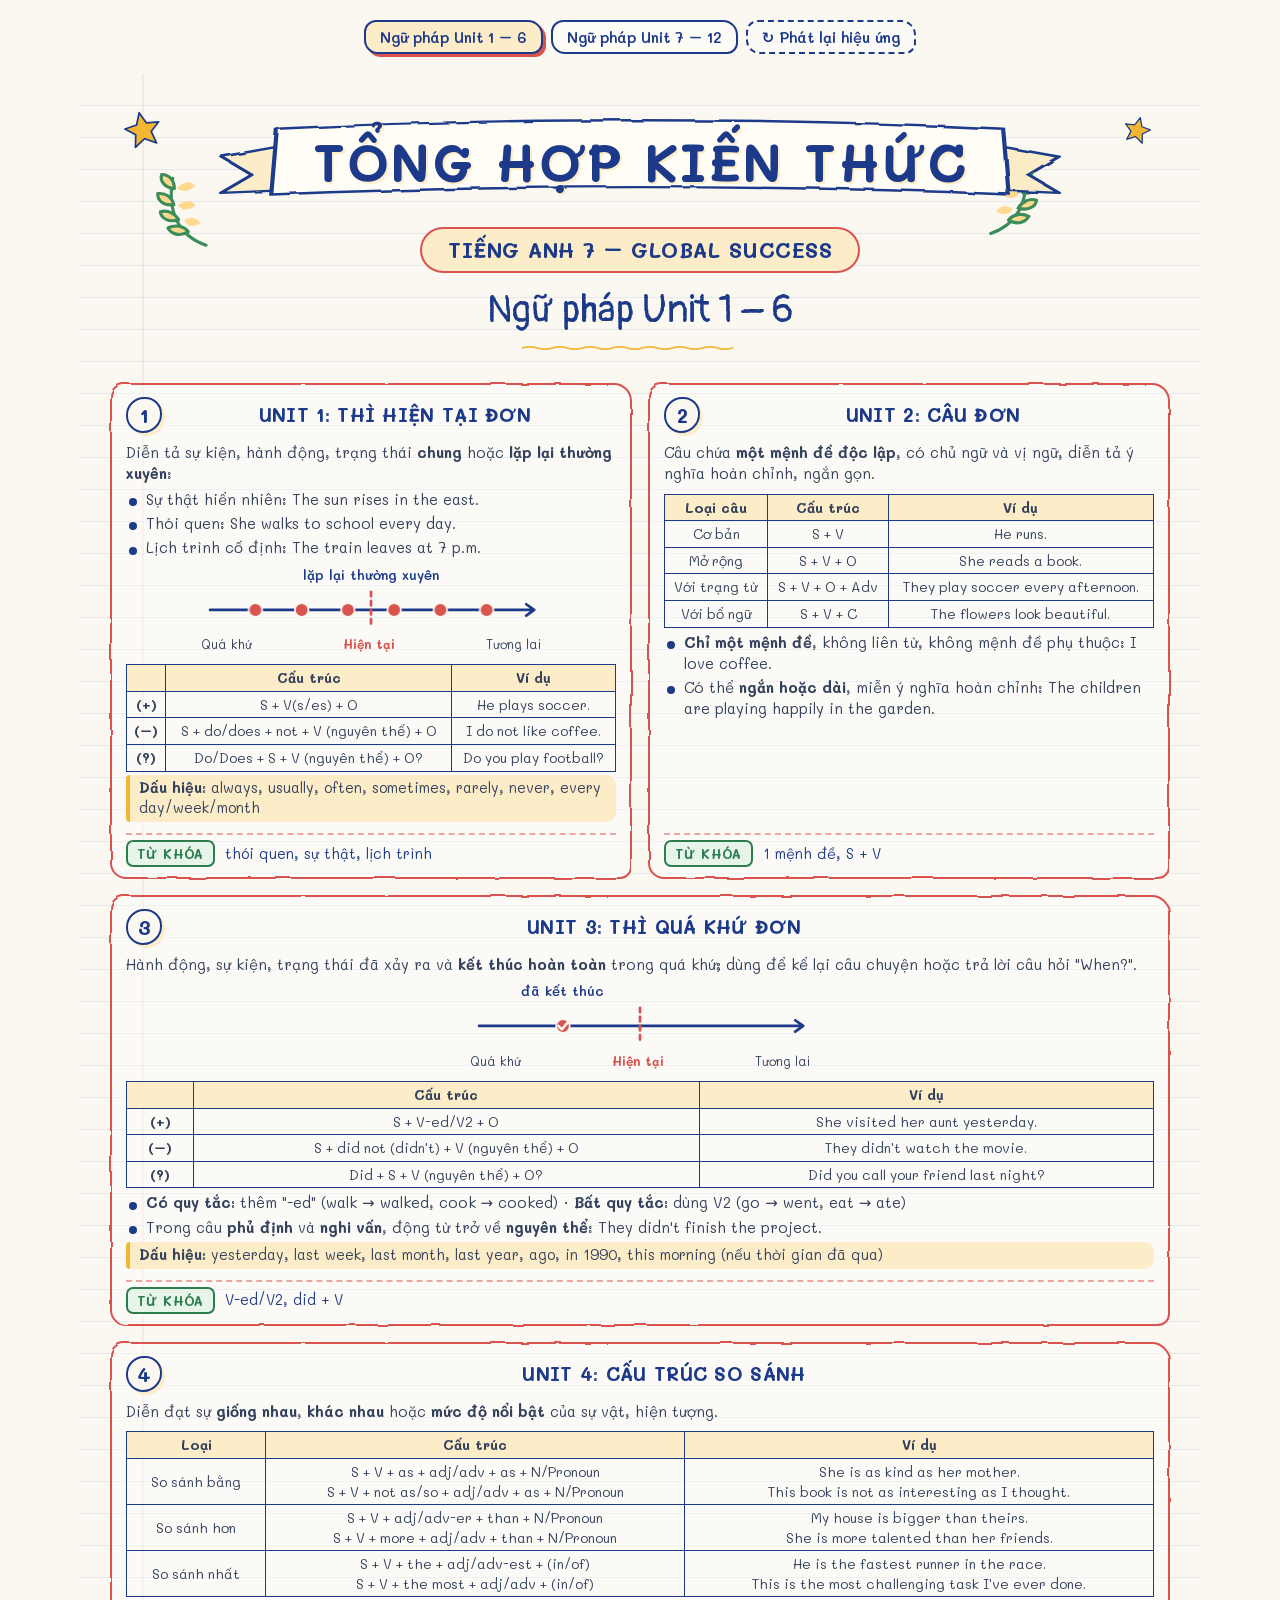
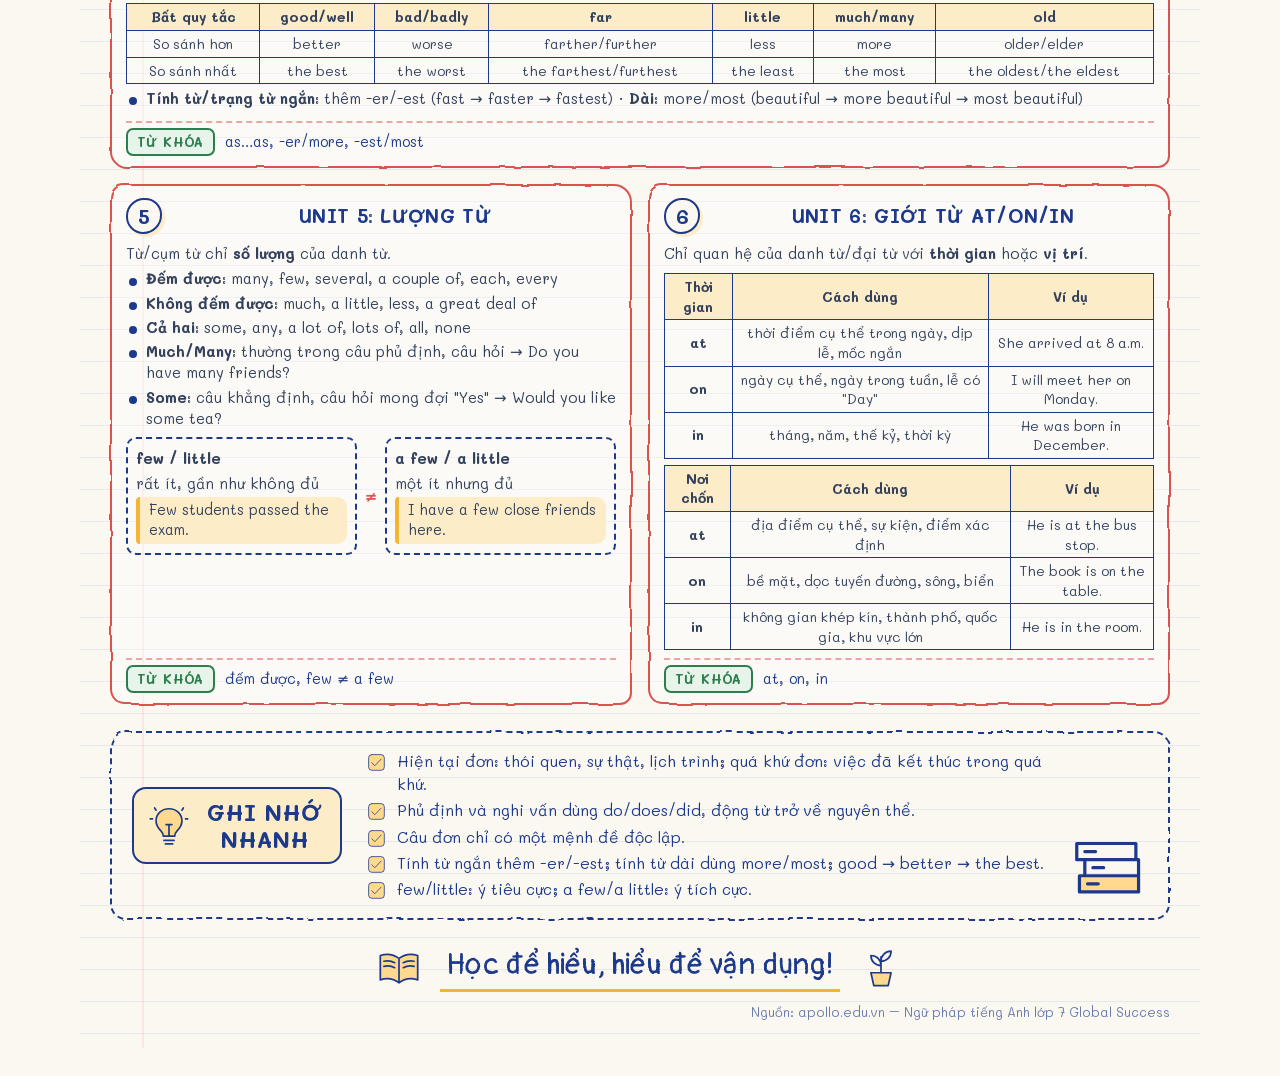
==== docs/ngu-phap-tieng-anh-7.html @ d9b607b6 "Publish English 7 web page on GitHub Pages and link it Co-Authored-By: Claude Opus 5.5 <noreply@anth" ====
<!doctype html>
<html lang="vi">
<head>
<meta charset="utf-8">
<title>Ngữ pháp Anh 7</title>
<meta name="claude:viewport-fit-sides" content="cover">
<meta name="viewport" content="width=device-width, initial-scale=1, viewport-fit=cover">
<style>
/* vietnamese */
@font-face {
  font-family: 'Itim';
  font-style: normal;
  font-weight: 400;
  font-display: swap;
  src: url([data-uri]) format('woff2');
  unicode-range: U+0102-0103, U+0110-0111, U+0128-0129, U+0168-0169, U+01A0-01A1, U+01AF-01B0, U+0300-0301, U+0303-0304, U+0308-0309, U+0323, U+0329, U+1EA0-1EF9, U+20AB;
}
/* latin-ext */
@font-face {
  font-family: 'Itim';
  font-style: normal;
  font-weight: 400;
  font-display: swap;
  src: url([data-uri]) format('woff2');
  unicode-range: U+0100-02BA, U+02BD-02C5, U+02C7-02CC, U+02CE-02D7, U+02DD-02FF, U+0304, U+0308, U+0329, U+1D00-1DBF, U+1E00-1E9F, U+1EF2-1EFF, U+2020, U+20A0-20AB, U+20AD-20C4, U+2113, U+2C60-2C7F, U+A720-A7FF;
}
/* latin */
@font-face {
  font-family: 'Itim';
  font-style: normal;
  font-weight: 400;
  font-display: swap;
  src: url([data-uri]) format('woff2');
  unicode-range: U+0000-00FF, U+0131, U+0152-0153, U+02BB-02BC, U+02C6, U+02DA, U+02DC, U+0304, U+0308, U+0329, U+2000-206F, U+20AC, U+2122, U+2191, U+2193, U+2212, U+2215, U+FEFF, U+FFFD;
}
/* vietnamese */
@font-face {
  font-family: 'Mali';
  font-style: normal;
  font-weight: 400;
  font-display: swap;
  src: url([data-uri]) format('woff2');
  unicode-range: U+0102-0103, U+0110-0111, U+0128-0129, U+0168-0169, U+01A0-01A1, U+01AF-01B0, U+0300-0301, U+0303-0304, U+0308-0309, U+0323, U+0329, U+1EA0-1EF9, U+20AB;
}
/* latin-ext */
@font-face {
  font-family: 'Mali';
  font-style: normal;
  font-weight: 400;
  font-display: swap;
  src: url([data-uri]) format('woff2');
  unicode-range: U+0100-02BA, U+02BD-02C5, U+02C7-02CC, U+02CE-02D7, U+02DD-02FF, U+0304, U+0308, U+0329, U+1D00-1DBF, U+1E00-1E9F, U+1EF2-1EFF, U+2020, U+20A0-20AB, U+20AD-20C4, U+2113, U+2C60-2C7F, U+A720-A7FF;
}
/* latin */
@font-face {
  font-family: 'Mali';
  font-style: normal;
  font-weight: 400;
  font-display: swap;
  src: url([data-uri]) format('woff2');
  unicode-range: U+0000-00FF, U+0131, U+0152-0153, U+02BB-02BC, U+02C6, U+02DA, U+02DC, U+0304, U+0308, U+0329, U+2000-206F, U+20AC, U+2122, U+2191, U+2193, U+2212, U+2215, U+FEFF, U+FFFD;
}
/* vietnamese */
@font-face {
  font-family: 'Mali';
  font-style: normal;
  font-weight: 500;
  font-display: swap;
  src: url([data-uri]) format('woff2');
  unicode-range: U+0102-0103, U+0110-0111, U+0128-0129, U+0168-0169, U+01A0-01A1, U+01AF-01B0, U+0300-0301, U+0303-0304, U+0308-0309, U+0323, U+0329, U+1EA0-1EF9, U+20AB;
}
/* latin-ext */
@font-face {
  font-family: 'Mali';
  font-style: normal;
  font-weight: 500;
  font-display: swap;
  src: url([data-uri]) format('woff2');
  unicode-range: U+0100-02BA, U+02BD-02C5, U+02C7-02CC, U+02CE-02D7, U+02DD-02FF, U+0304, U+0308, U+0329, U+1D00-1DBF, U+1E00-1E9F, U+1EF2-1EFF, U+2020, U+20A0-20AB, U+20AD-20C4, U+2113, U+2C60-2C7F, U+A720-A7FF;
}
/* latin */
@font-face {
  font-family: 'Mali';
  font-style: normal;
  font-weight: 500;
  font-display: swap;
  src: url([data-uri]) format('woff2');
  unicode-range: U+0000-00FF, U+0131, U+0152-0153, U+02BB-02BC, U+02C6, U+02DA, U+02DC, U+0304, U+0308, U+0329, U+2000-206F, U+20AC, U+2122, U+2191, U+2193, U+2212, U+2215, U+FEFF, U+FFFD;
}
/* vietnamese */
@font-face {
  font-family: 'Mali';
  font-style: normal;
  font-weight: 600;
  font-display: swap;
  src: url([data-uri]) format('woff2');
  unicode-range: U+0102-0103, U+0110-0111, U+0128-0129, U+0168-0169, U+01A0-01A1, U+01AF-01B0, U+0300-0301, U+0303-0304, U+0308-0309, U+0323, U+0329, U+1EA0-1EF9, U+20AB;
}
/* latin-ext */
@font-face {
  font-family: 'Mali';
  font-style: normal;
  font-weight: 600;
  font-display: swap;
  src: url([data-uri]) format('woff2');
  unicode-range: U+0100-02BA, U+02BD-02C5, U+02C7-02CC, U+02CE-02D7, U+02DD-02FF, U+0304, U+0308, U+0329, U+1D00-1DBF, U+1E00-1E9F, U+1EF2-1EFF, U+2020, U+20A0-20AB, U+20AD-20C4, U+2113, U+2C60-2C7F, U+A720-A7FF;
}
/* latin */
@font-face {
  font-family: 'Mali';
  font-style: normal;
  font-weight: 600;
  font-display: swap;
  src: url([data-uri]) format('woff2');
  unicode-range: U+0000-00FF, U+0131, U+0152-0153, U+02BB-02BC, U+02C6, U+02DA, U+02DC, U+0304, U+0308, U+0329, U+2000-206F, U+20AC, U+2122, U+2191, U+2193, U+2212, U+2215, U+FEFF, U+FFFD;
}
/* vietnamese */
@font-face {
  font-family: 'Mali';
  font-style: normal;
  font-weight: 700;
  font-display: swap;
  src: url([data-uri]) format('woff2');
  unicode-range: U+0102-0103, U+0110-0111, U+0128-0129, U+0168-0169, U+01A0-01A1, U+01AF-01B0, U+0300-0301, U+0303-0304, U+0308-0309, U+0323, U+0329, U+1EA0-1EF9, U+20AB;
}
/* latin-ext */
@font-face {
  font-family: 'Mali';
  font-style: normal;
  font-weight: 700;
  font-display: swap;
  src: url([data-uri]) format('woff2');
  unicode-range: U+0100-02BA, U+02BD-02C5, U+02C7-02CC, U+02CE-02D7, U+02DD-02FF, U+0304, U+0308, U+0329, U+1D00-1DBF, U+1E00-1E9F, U+1EF2-1EFF, U+2020, U+20A0-20AB, U+20AD-20C4, U+2113, U+2C60-2C7F, U+A720-A7FF;
}
/* latin */
@font-face {
  font-family: 'Mali';
  font-style: normal;
  font-weight: 700;
  font-display: swap;
  src: url([data-uri]) format('woff2');
  unicode-range: U+0000-00FF, U+0131, U+0152-0153, U+02BB-02BC, U+02C6, U+02DA, U+02DC, U+0304, U+0308, U+0329, U+2000-206F, U+20AC, U+2122, U+2191, U+2193, U+2212, U+2215, U+FEFF, U+FFFD;
}
/* vietnamese */
@font-face {
  font-family: 'Pangolin';
  font-style: normal;
  font-weight: 400;
  font-display: swap;
  src: url([data-uri]) format('woff2');
  unicode-range: U+0102-0103, U+0110-0111, U+0128-0129, U+0168-0169, U+01A0-01A1, U+01AF-01B0, U+0300-0301, U+0303-0304, U+0308-0309, U+0323, U+0329, U+1EA0-1EF9, U+20AB;
}
/* latin-ext */
@font-face {
  font-family: 'Pangolin';
  font-style: normal;
  font-weight: 400;
  font-display: swap;
  src: url([data-uri]) format('woff2');
  unicode-range: U+0100-02BA, U+02BD-02C5, U+02C7-02CC, U+02CE-02D7, U+02DD-02FF, U+0304, U+0308, U+0329, U+1D00-1DBF, U+1E00-1E9F, U+1EF2-1EFF, U+2020, U+20A0-20AB, U+20AD-20C4, U+2113, U+2C60-2C7F, U+A720-A7FF;
}
/* latin */
@font-face {
  font-family: 'Pangolin';
  font-style: normal;
  font-weight: 400;
  font-display: swap;
  src: url([data-uri]) format('woff2');
  unicode-range: U+0000-00FF, U+0131, U+0152-0153, U+02BB-02BC, U+02C6, U+02DA, U+02DC, U+0304, U+0308, U+0329, U+2000-206F, U+20AC, U+2122, U+2191, U+2193, U+2212, U+2215, U+FEFF, U+FFFD;
}
/* vietnamese */
@font-face {
  font-family: 'Patrick Hand';
  font-style: normal;
  font-weight: 400;
  font-display: swap;
  src: url([data-uri]) format('woff2');
  unicode-range: U+0102-0103, U+0110-0111, U+0128-0129, U+0168-0169, U+01A0-01A1, U+01AF-01B0, U+0300-0301, U+0303-0304, U+0308-0309, U+0323, U+0329, U+1EA0-1EF9, U+20AB;
}
/* latin-ext */
@font-face {
  font-family: 'Patrick Hand';
  font-style: normal;
  font-weight: 400;
  font-display: swap;
  src: url([data-uri]) format('woff2');
  unicode-range: U+0100-02BA, U+02BD-02C5, U+02C7-02CC, U+02CE-02D7, U+02DD-02FF, U+0304, U+0308, U+0329, U+1D00-1DBF, U+1E00-1E9F, U+1EF2-1EFF, U+2020, U+20A0-20AB, U+20AD-20C4, U+2113, U+2C60-2C7F, U+A720-A7FF;
}
/* latin */
@font-face {
  font-family: 'Patrick Hand';
  font-style: normal;
  font-weight: 400;
  font-display: swap;
  src: url([data-uri]) format('woff2');
  unicode-range: U+0000-00FF, U+0131, U+0152-0153, U+02BB-02BC, U+02C6, U+02DA, U+02DC, U+0304, U+0308, U+0329, U+2000-206F, U+20AC, U+2122, U+2191, U+2193, U+2212, U+2215, U+FEFF, U+FFFD;
}

@font-face{font-family:KaTeX_AMS;font-style:normal;font-weight:400;src:url([data-uri]) format("woff2")}@font-face{font-family:KaTeX_Caligraphic;font-style:normal;font-weight:700;src:url([data-uri]) format("woff2")}@font-face{font-family:KaTeX_Caligraphic;font-style:normal;font-weight:400;src:url([data-uri]) format("woff2")}@font-face{font-family:KaTeX_Fraktur;font-style:normal;font-weight:700;src:url([data-uri]) format("woff2")}@font-face{font-family:KaTeX_Fraktur;font-style:normal;font-weight:400;src:url([data-uri]) format("woff2")}@font-face{font-family:KaTeX_Main;font-style:normal;font-weight:700;src:url([data-uri]) format("woff2")}@font-face{font-family:KaTeX_Main;font-style:italic;font-weight:700;src:url([data-uri]) format("woff2")}@font-face{font-family:KaTeX_Main;font-style:italic;font-weight:400;src:url([data-uri]) format("woff2")}@font-face{font-family:KaTeX_Main;font-style:normal;font-weight:400;src:url([data-uri]) format("woff2")}@font-face{font-family:KaTeX_Math;font-style:italic;font-weight:700;src:url([data-uri]) format("woff2")}@font-face{font-family:KaTeX_Math;font-style:italic;font-weight:400;src:url([data-uri]) format("woff2")}@font-face{font-family:"KaTeX_SansSerif";font-style:normal;font-weight:700;src:url([data-uri]) format("woff2")}@font-face{font-family:"KaTeX_SansSerif";font-style:italic;font-weight:400;src:url([data-uri]) format("woff2")}@font-face{font-family:"KaTeX_SansSerif";font-style:normal;font-weight:400;src:url([data-uri]) format("woff2")}@font-face{font-family:KaTeX_Script;font-style:normal;font-weight:400;src:url([data-uri]) format("woff2")}@font-face{font-family:KaTeX_Size1;font-style:normal;font-weight:400;src:url([data-uri]) format("woff2")}@font-face{font-family:KaTeX_Size2;font-style:normal;font-weight:400;src:url([data-uri]) format("woff2")}@font-face{font-family:KaTeX_Size3;font-style:normal;font-weight:400;src:url([data-uri]) format("woff2")}@font-face{font-family:KaTeX_Size4;font-style:normal;font-weight:400;src:url([data-uri]) format("woff2")}@font-face{font-family:KaTeX_Typewriter;font-style:normal;font-weight:400;src:url([data-uri]) format("woff2")}.katex{font:normal 1.21em KaTeX_Main,Times New Roman,serif;line-height:1.2;text-indent:0;text-rendering:auto}.katex *{-ms-high-contrast-adjust:none!important;border-color:currentColor}.katex .katex-version:after{content:"0.16.11"}.katex .katex-mathml{clip:rect(1px,1px,1px,1px);border:0;height:1px;overflow:hidden;padding:0;position:absolute;width:1px}.katex .katex-html>.newline{display:block}.katex .base{position:relative;white-space:nowrap;width:-webkit-min-content;width:-moz-min-content;width:min-content}.katex .base,.katex .strut{display:inline-block}.katex .textbf{font-weight:700}.katex .textit{font-style:italic}.katex .textrm{font-family:KaTeX_Main}.katex .textsf{font-family:KaTeX_SansSerif}.katex .texttt{font-family:KaTeX_Typewriter}.katex .mathnormal{font-family:KaTeX_Math;font-style:italic}.katex .mathit{font-family:KaTeX_Main;font-style:italic}.katex .mathrm{font-style:normal}.katex .mathbf{font-family:KaTeX_Main;font-weight:700}.katex .boldsymbol{font-family:KaTeX_Math;font-style:italic;font-weight:700}.katex .amsrm,.katex .mathbb,.katex .textbb{font-family:KaTeX_AMS}.katex .mathcal{font-family:KaTeX_Caligraphic}.katex .mathfrak,.katex .textfrak{font-family:KaTeX_Fraktur}.katex .mathboldfrak,.katex .textboldfrak{font-family:KaTeX_Fraktur;font-weight:700}.katex .mathtt{font-family:KaTeX_Typewriter}.katex .mathscr,.katex .textscr{font-family:KaTeX_Script}.katex .mathsf,.katex .textsf{font-family:KaTeX_SansSerif}.katex .mathboldsf,.katex .textboldsf{font-family:KaTeX_SansSerif;font-weight:700}.katex .mathitsf,.katex .textitsf{font-family:KaTeX_SansSerif;font-style:italic}.katex .mainrm{font-family:KaTeX_Main;font-style:normal}.katex .vlist-t{border-collapse:collapse;display:inline-table;table-layout:fixed}.katex .vlist-r{display:table-row}.katex .vlist{display:table-cell;position:relative;vertical-align:bottom}.katex .vlist>span{display:block;height:0;position:relative}.katex .vlist>span>span{display:inline-block}.katex .vlist>span>.pstrut{overflow:hidden;width:0}.katex .vlist-t2{margin-right:-2px}.katex .vlist-s{display:table-cell;font-size:1px;min-width:2px;vertical-align:bottom;width:2px}.katex .vbox{align-items:baseline;display:inline-flex;flex-direction:column}.katex .hbox{width:100%}.katex .hbox,.katex .thinbox{display:inline-flex;flex-direction:row}.katex .thinbox{max-width:0;width:0}.katex .msupsub{text-align:left}.katex .mfrac>span>span{text-align:center}.katex .mfrac .frac-line{border-bottom-style:solid;display:inline-block;width:100%}.katex .hdashline,.katex .hline,.katex .mfrac .frac-line,.katex .overline .overline-line,.katex .rule,.katex .underline .underline-line{min-height:1px}.katex .mspace{display:inline-block}.katex .clap,.katex .llap,.katex .rlap{position:relative;width:0}.katex .clap>.inner,.katex .llap>.inner,.katex .rlap>.inner{position:absolute}.katex .clap>.fix,.katex .llap>.fix,.katex .rlap>.fix{display:inline-block}.katex .llap>.inner{right:0}.katex .clap>.inner,.katex .rlap>.inner{left:0}.katex .clap>.inner>span{margin-left:-50%;margin-right:50%}.katex .rule{border:0 solid;display:inline-block;position:relative}.katex .hline,.katex .overline .overline-line,.katex .underline .underline-line{border-bottom-style:solid;display:inline-block;width:100%}.katex .hdashline{border-bottom-style:dashed;display:inline-block;width:100%}.katex .sqrt>.root{margin-left:.2777777778em;margin-right:-.5555555556em}.katex .fontsize-ensurer.reset-size1.size1,.katex .sizing.reset-size1.size1{font-size:1em}.katex .fontsize-ensurer.reset-size1.size2,.katex .sizing.reset-size1.size2{font-size:1.2em}.katex .fontsize-ensurer.reset-size1.size3,.katex .sizing.reset-size1.size3{font-size:1.4em}.katex .fontsize-ensurer.reset-size1.size4,.katex .sizing.reset-size1.size4{font-size:1.6em}.katex .fontsize-ensurer.reset-size1.size5,.katex .sizing.reset-size1.size5{font-size:1.8em}.katex .fontsize-ensurer.reset-size1.size6,.katex .sizing.reset-size1.size6{font-size:2em}.katex .fontsize-ensurer.reset-size1.size7,.katex .sizing.reset-size1.size7{font-size:2.4em}.katex .fontsize-ensurer.reset-size1.size8,.katex .sizing.reset-size1.size8{font-size:2.88em}.katex .fontsize-ensurer.reset-size1.size9,.katex .sizing.reset-size1.size9{font-size:3.456em}.katex .fontsize-ensurer.reset-size1.size10,.katex .sizing.reset-size1.size10{font-size:4.148em}.katex .fontsize-ensurer.reset-size1.size11,.katex .sizing.reset-size1.size11{font-size:4.976em}.katex .fontsize-ensurer.reset-size2.size1,.katex .sizing.reset-size2.size1{font-size:.8333333333em}.katex .fontsize-ensurer.reset-size2.size2,.katex .sizing.reset-size2.size2{font-size:1em}.katex .fontsize-ensurer.reset-size2.size3,.katex .sizing.reset-size2.size3{font-size:1.1666666667em}.katex .fontsize-ensurer.reset-size2.size4,.katex .sizing.reset-size2.size4{font-size:1.3333333333em}.katex .fontsize-ensurer.reset-size2.size5,.katex .sizing.reset-size2.size5{font-size:1.5em}.katex .fontsize-ensurer.reset-size2.size6,.katex .sizing.reset-size2.size6{font-size:1.6666666667em}.katex .fontsize-ensurer.reset-size2.size7,.katex .sizing.reset-size2.size7{font-size:2em}.katex .fontsize-ensurer.reset-size2.size8,.katex .sizing.reset-size2.size8{font-size:2.4em}.katex .fontsize-ensurer.reset-size2.size9,.katex .sizing.reset-size2.size9{font-size:2.88em}.katex .fontsize-ensurer.reset-size2.size10,.katex .sizing.reset-size2.size10{font-size:3.4566666667em}.katex .fontsize-ensurer.reset-size2.size11,.katex .sizing.reset-size2.size11{font-size:4.1466666667em}.katex .fontsize-ensurer.reset-size3.size1,.katex .sizing.reset-size3.size1{font-size:.7142857143em}.katex .fontsize-ensurer.reset-size3.size2,.katex .sizing.reset-size3.size2{font-size:.8571428571em}.katex .fontsize-ensurer.reset-size3.size3,.katex .sizing.reset-size3.size3{font-size:1em}.katex .fontsize-ensurer.reset-size3.size4,.katex .sizing.reset-size3.size4{font-size:1.1428571429em}.katex .fontsize-ensurer.reset-size3.size5,.katex .sizing.reset-size3.size5{font-size:1.2857142857em}.katex .fontsize-ensurer.reset-size3.size6,.katex .sizing.reset-size3.size6{font-size:1.4285714286em}.katex .fontsize-ensurer.reset-size3.size7,.katex .sizing.reset-size3.size7{font-size:1.7142857143em}.katex .fontsize-ensurer.reset-size3.size8,.katex .sizing.reset-size3.size8{font-size:2.0571428571em}.katex .fontsize-ensurer.reset-size3.size9,.katex .sizing.reset-size3.size9{font-size:2.4685714286em}.katex .fontsize-ensurer.reset-size3.size10,.katex .sizing.reset-size3.size10{font-size:2.9628571429em}.katex .fontsize-ensurer.reset-size3.size11,.katex .sizing.reset-size3.size11{font-size:3.5542857143em}.katex .fontsize-ensurer.reset-size4.size1,.katex .sizing.reset-size4.size1{font-size:.625em}.katex .fontsize-ensurer.reset-size4.size2,.katex .sizing.reset-size4.size2{font-size:.75em}.katex .fontsize-ensurer.reset-size4.size3,.katex .sizing.reset-size4.size3{font-size:.875em}.katex .fontsize-ensurer.reset-size4.size4,.katex .sizing.reset-size4.size4{font-size:1em}.katex .fontsize-ensurer.reset-size4.size5,.katex .sizing.reset-size4.size5{font-size:1.125em}.katex .fontsize-ensurer.reset-size4.size6,.katex .sizing.reset-size4.size6{font-size:1.25em}.katex .fontsize-ensurer.reset-size4.size7,.katex .sizing.reset-size4.size7{font-size:1.5em}.katex .fontsize-ensurer.reset-size4.size8,.katex .sizing.reset-size4.size8{font-size:1.8em}.katex .fontsize-ensurer.reset-size4.size9,.katex .sizing.reset-size4.size9{font-size:2.16em}.katex .fontsize-ensurer.reset-size4.size10,.katex .sizing.reset-size4.size10{font-size:2.5925em}.katex .fontsize-ensurer.reset-size4.size11,.katex .sizing.reset-size4.size11{font-size:3.11em}.katex .fontsize-ensurer.reset-size5.size1,.katex .sizing.reset-size5.size1{font-size:.5555555556em}.katex .fontsize-ensurer.reset-size5.size2,.katex .sizing.reset-size5.size2{font-size:.6666666667em}.katex .fontsize-ensurer.reset-size5.size3,.katex .sizing.reset-size5.size3{font-size:.7777777778em}.katex .fontsize-ensurer.reset-size5.size4,.katex .sizing.reset-size5.size4{font-size:.8888888889em}.katex .fontsize-ensurer.reset-size5.size5,.katex .sizing.reset-size5.size5{font-size:1em}.katex .fontsize-ensurer.reset-size5.size6,.katex .sizing.reset-size5.size6{font-size:1.1111111111em}.katex .fontsize-ensurer.reset-size5.size7,.katex .sizing.reset-size5.size7{font-size:1.3333333333em}.katex .fontsize-ensurer.reset-size5.size8,.katex .sizing.reset-size5.size8{font-size:1.6em}.katex .fontsize-ensurer.reset-size5.size9,.katex .sizing.reset-size5.size9{font-size:1.92em}.katex .fontsize-ensurer.reset-size5.size10,.katex .sizing.reset-size5.size10{font-size:2.3044444444em}.katex .fontsize-ensurer.reset-size5.size11,.katex .sizing.reset-size5.size11{font-size:2.7644444444em}.katex .fontsize-ensurer.reset-size6.size1,.katex .sizing.reset-size6.size1{font-size:.5em}.katex .fontsize-ensurer.reset-size6.size2,.katex .sizing.reset-size6.size2{font-size:.6em}.katex .fontsize-ensurer.reset-size6.size3,.katex .sizing.reset-size6.size3{font-size:.7em}.katex .fontsize-ensurer.reset-size6.size4,.katex .sizing.reset-size6.size4{font-size:.8em}.katex .fontsize-ensurer.reset-size6.size5,.katex .sizing.reset-size6.size5{font-size:.9em}.katex .fontsize-ensurer.reset-size6.size6,.katex .sizing.reset-size6.size6{font-size:1em}.katex .fontsize-ensurer.reset-size6.size7,.katex .sizing.reset-size6.size7{font-size:1.2em}.katex .fontsize-ensurer.reset-size6.size8,.katex .sizing.reset-size6.size8{font-size:1.44em}.katex .fontsize-ensurer.reset-size6.size9,.katex .sizing.reset-size6.size9{font-size:1.728em}.katex .fontsize-ensurer.reset-size6.size10,.katex .sizing.reset-size6.size10{font-size:2.074em}.katex .fontsize-ensurer.reset-size6.size11,.katex .sizing.reset-size6.size11{font-size:2.488em}.katex .fontsize-ensurer.reset-size7.size1,.katex .sizing.reset-size7.size1{font-size:.4166666667em}.katex .fontsize-ensurer.reset-size7.size2,.katex .sizing.reset-size7.size2{font-size:.5em}.katex .fontsize-ensurer.reset-size7.size3,.katex .sizing.reset-size7.size3{font-size:.5833333333em}.katex .fontsize-ensurer.reset-size7.size4,.katex .sizing.reset-size7.size4{font-size:.6666666667em}.katex .fontsize-ensurer.reset-size7.size5,.katex .sizing.reset-size7.size5{font-size:.75em}.katex .fontsize-ensurer.reset-size7.size6,.katex .sizing.reset-size7.size6{font-size:.8333333333em}.katex .fontsize-ensurer.reset-size7.size7,.katex .sizing.reset-size7.size7{font-size:1em}.katex .fontsize-ensurer.reset-size7.size8,.katex .sizing.reset-size7.size8{font-size:1.2em}.katex .fontsize-ensurer.reset-size7.size9,.katex .sizing.reset-size7.size9{font-size:1.44em}.katex .fontsize-ensurer.reset-size7.size10,.katex .sizing.reset-size7.size10{font-size:1.7283333333em}.katex .fontsize-ensurer.reset-size7.size11,.katex .sizing.reset-size7.size11{font-size:2.0733333333em}.katex .fontsize-ensurer.reset-size8.size1,.katex .sizing.reset-size8.size1{font-size:.3472222222em}.katex .fontsize-ensurer.reset-size8.size2,.katex .sizing.reset-size8.size2{font-size:.4166666667em}.katex .fontsize-ensurer.reset-size8.size3,.katex .sizing.reset-size8.size3{font-size:.4861111111em}.katex .fontsize-ensurer.reset-size8.size4,.katex .sizing.reset-size8.size4{font-size:.5555555556em}.katex .fontsize-ensurer.reset-size8.size5,.katex .sizing.reset-size8.size5{font-size:.625em}.katex .fontsize-ensurer.reset-size8.size6,.katex .sizing.reset-size8.size6{font-size:.6944444444em}.katex .fontsize-ensurer.reset-size8.size7,.katex .sizing.reset-size8.size7{font-size:.8333333333em}.katex .fontsize-ensurer.reset-size8.size8,.katex .sizing.reset-size8.size8{font-size:1em}.katex .fontsize-ensurer.reset-size8.size9,.katex .sizing.reset-size8.size9{font-size:1.2em}.katex .fontsize-ensurer.reset-size8.size10,.katex .sizing.reset-size8.size10{font-size:1.4402777778em}.katex .fontsize-ensurer.reset-size8.size11,.katex .sizing.reset-size8.size11{font-size:1.7277777778em}.katex .fontsize-ensurer.reset-size9.size1,.katex .sizing.reset-size9.size1{font-size:.2893518519em}.katex .fontsize-ensurer.reset-size9.size2,.katex .sizing.reset-size9.size2{font-size:.3472222222em}.katex .fontsize-ensurer.reset-size9.size3,.katex .sizing.reset-size9.size3{font-size:.4050925926em}.katex .fontsize-ensurer.reset-size9.size4,.katex .sizing.reset-size9.size4{font-size:.462962963em}.katex .fontsize-ensurer.reset-size9.size5,.katex .sizing.reset-size9.size5{font-size:.5208333333em}.katex .fontsize-ensurer.reset-size9.size6,.katex .sizing.reset-size9.size6{font-size:.5787037037em}.katex .fontsize-ensurer.reset-size9.size7,.katex .sizing.reset-size9.size7{font-size:.6944444444em}.katex .fontsize-ensurer.reset-size9.size8,.katex .sizing.reset-size9.size8{font-size:.8333333333em}.katex .fontsize-ensurer.reset-size9.size9,.katex .sizing.reset-size9.size9{font-size:1em}.katex .fontsize-ensurer.reset-size9.size10,.katex .sizing.reset-size9.size10{font-size:1.2002314815em}.katex .fontsize-ensurer.reset-size9.size11,.katex .sizing.reset-size9.size11{font-size:1.4398148148em}.katex .fontsize-ensurer.reset-size10.size1,.katex .sizing.reset-size10.size1{font-size:.2410800386em}.katex .fontsize-ensurer.reset-size10.size2,.katex .sizing.reset-size10.size2{font-size:.2892960463em}.katex .fontsize-ensurer.reset-size10.size3,.katex .sizing.reset-size10.size3{font-size:.337512054em}.katex .fontsize-ensurer.reset-size10.size4,.katex .sizing.reset-size10.size4{font-size:.3857280617em}.katex .fontsize-ensurer.reset-size10.size5,.katex .sizing.reset-size10.size5{font-size:.4339440694em}.katex .fontsize-ensurer.reset-size10.size6,.katex .sizing.reset-size10.size6{font-size:.4821600771em}.katex .fontsize-ensurer.reset-size10.size7,.katex .sizing.reset-size10.size7{font-size:.5785920926em}.katex .fontsize-ensurer.reset-size10.size8,.katex .sizing.reset-size10.size8{font-size:.6943105111em}.katex .fontsize-ensurer.reset-size10.size9,.katex .sizing.reset-size10.size9{font-size:.8331726133em}.katex .fontsize-ensurer.reset-size10.size10,.katex .sizing.reset-size10.size10{font-size:1em}.katex .fontsize-ensurer.reset-size10.size11,.katex .sizing.reset-size10.size11{font-size:1.1996142719em}.katex .fontsize-ensurer.reset-size11.size1,.katex .sizing.reset-size11.size1{font-size:.2009646302em}.katex .fontsize-ensurer.reset-size11.size2,.katex .sizing.reset-size11.size2{font-size:.2411575563em}.katex .fontsize-ensurer.reset-size11.size3,.katex .sizing.reset-size11.size3{font-size:.2813504823em}.katex .fontsize-ensurer.reset-size11.size4,.katex .sizing.reset-size11.size4{font-size:.3215434084em}.katex .fontsize-ensurer.reset-size11.size5,.katex .sizing.reset-size11.size5{font-size:.3617363344em}.katex .fontsize-ensurer.reset-size11.size6,.katex .sizing.reset-size11.size6{font-size:.4019292605em}.katex .fontsize-ensurer.reset-size11.size7,.katex .sizing.reset-size11.size7{font-size:.4823151125em}.katex .fontsize-ensurer.reset-size11.size8,.katex .sizing.reset-size11.size8{font-size:.578778135em}.katex .fontsize-ensurer.reset-size11.size9,.katex .sizing.reset-size11.size9{font-size:.6945337621em}.katex .fontsize-ensurer.reset-size11.size10,.katex .sizing.reset-size11.size10{font-size:.8336012862em}.katex .fontsize-ensurer.reset-size11.size11,.katex .sizing.reset-size11.size11{font-size:1em}.katex .delimsizing.size1{font-family:KaTeX_Size1}.katex .delimsizing.size2{font-family:KaTeX_Size2}.katex .delimsizing.size3{font-family:KaTeX_Size3}.katex .delimsizing.size4{font-family:KaTeX_Size4}.katex .delimsizing.mult .delim-size1>span{font-family:KaTeX_Size1}.katex .delimsizing.mult .delim-size4>span{font-family:KaTeX_Size4}.katex .nulldelimiter{display:inline-block;width:.12em}.katex .delimcenter,.katex .op-symbol{position:relative}.katex .op-symbol.small-op{font-family:KaTeX_Size1}.katex .op-symbol.large-op{font-family:KaTeX_Size2}.katex .accent>.vlist-t,.katex .op-limits>.vlist-t{text-align:center}.katex .accent .accent-body{position:relative}.katex .accent .accent-body:not(.accent-full){width:0}.katex .overlay{display:block}.katex .mtable .vertical-separator{display:inline-block;min-width:1px}.katex .mtable .arraycolsep{display:inline-block}.katex .mtable .col-align-c>.vlist-t{text-align:center}.katex .mtable .col-align-l>.vlist-t{text-align:left}.katex .mtable .col-align-r>.vlist-t{text-align:right}.katex .svg-align{text-align:left}.katex svg{fill:currentColor;stroke:currentColor;fill-rule:nonzero;fill-opacity:1;stroke-width:1;stroke-linecap:butt;stroke-linejoin:miter;stroke-miterlimit:4;stroke-dasharray:none;stroke-dashoffset:0;stroke-opacity:1;display:block;height:inherit;position:absolute;width:100%}.katex svg path{stroke:none}.katex img{border-style:none;max-height:none;max-width:none;min-height:0;min-width:0}.katex .stretchy{display:block;overflow:hidden;position:relative;width:100%}.katex .stretchy:after,.katex .stretchy:before{content:""}.katex .hide-tail{overflow:hidden;position:relative;width:100%}.katex .halfarrow-left{left:0;overflow:hidden;position:absolute;width:50.2%}.katex .halfarrow-right{overflow:hidden;position:absolute;right:0;width:50.2%}.katex .brace-left{left:0;overflow:hidden;position:absolute;width:25.1%}.katex .brace-center{left:25%;overflow:hidden;position:absolute;width:50%}.katex .brace-right{overflow:hidden;position:absolute;right:0;width:25.1%}.katex .x-arrow-pad{padding:0 .5em}.katex .cd-arrow-pad{padding:0 .55556em 0 .27778em}.katex .mover,.katex .munder,.katex .x-arrow{text-align:center}.katex .boxpad{padding:0 .3em}.katex .fbox,.katex .fcolorbox{border:.04em solid;box-sizing:border-box}.katex .cancel-pad{padding:0 .2em}.katex .cancel-lap{margin-left:-.2em;margin-right:-.2em}.katex .sout{border-bottom-style:solid;border-bottom-width:.08em}.katex .angl{border-right:.049em solid;border-top:.049em solid;box-sizing:border-box;margin-right:.03889em}.katex .anglpad{padding:0 .03889em}.katex .eqn-num:before{content:"(" counter(katexEqnNo) ")";counter-increment:katexEqnNo}.katex .mml-eqn-num:before{content:"(" counter(mmlEqnNo) ")";counter-increment:mmlEqnNo}.katex .mtr-glue{width:50%}.katex .cd-vert-arrow{display:inline-block;position:relative}.katex .cd-label-left{display:inline-block;position:absolute;right:calc(50% + .3em);text-align:left}.katex .cd-label-right{display:inline-block;left:calc(50% + .3em);position:absolute;text-align:right}.katex-display{display:block;margin:1em 0;text-align:center}.katex-display>.katex{display:block;text-align:center;white-space:nowrap}.katex-display>.katex>.katex-html{display:block;position:relative}.katex-display>.katex>.katex-html>.tag{position:absolute;right:0}.katex-display.leqno>.katex>.katex-html>.tag{left:0;right:auto}.katex-display.fleqn>.katex{padding-left:2em;text-align:left}body{counter-reset:katexEqnNo mmlEqnNo}

*{box-sizing:border-box;margin:0;padding:0}
html,body{background:var(--paper)}
body{
  color:var(--ink);font-family:'Mali','Itim','Patrick Hand',system-ui,sans-serif;font-size:17px;line-height:1.5;
  -webkit-font-smoothing:antialiased;
}
.poster{
  position:relative;padding:34px 34px 30px;
  background:
    linear-gradient(90deg,transparent 0 62px,rgba(220,90,90,.10) 62px 64px,transparent 64px),
    repeating-linear-gradient(180deg,transparent 0 31px,var(--line) 31px 32px),
    var(--paper);
}
.katex{font-size:1.06em;color:inherit;text-transform:none;letter-spacing:0}
/* Chữ thường trong công thức (\\text{...}) dùng font viết tay để không lạc tông. */
.katex .text,.katex .text *{font-family:'Mali','Itim',sans-serif!important;font-style:normal}
.katex .mfrac .frac-line{border-bottom-width:.06em}
mark{background:linear-gradient(transparent 45%,var(--mark) 45% 92%,transparent 92%);color:inherit;padding:0 2px}
b{font-weight:700}

/* ---------- Hero ---------- */
.hero{position:relative;text-align:center;padding:6px 0 18px}
.banner{position:relative;display:inline-block;padding:20px 92px 24px;margin-top:4px}
.banner svg{position:absolute;inset:0;width:100%;height:100%;overflow:visible;filter:url(#rough)}
.banner .ribbon{fill:var(--title-fill);stroke:var(--ink);stroke-width:3}
.banner .ribbon-tail{fill:var(--accent-soft);stroke:var(--ink);stroke-width:3;stroke-linejoin:round}
.banner h1{position:relative;font-weight:700;font-size:52px;letter-spacing:1.5px;line-height:1.05;color:var(--ink);
  text-shadow:2px 2px 0 var(--accent-soft)}
.tag{display:inline-block;margin:14px auto 0;padding:5px 26px;border:2.5px solid var(--frame);border-radius:999px;
  font-weight:700;font-size:21px;letter-spacing:.5px;background:var(--accent-soft);color:var(--ink)}
.subtitle{font-family:'Pangolin','Mali',cursive;font-weight:400;font-size:38px;margin-top:10px;color:var(--ink)}
.wave{display:block;width:240px;height:14px;margin:2px auto 0}
.wave path{fill:none;stroke:var(--accent);stroke-width:3;stroke-linecap:round}
.deco{position:absolute;color:var(--ink)}
.deco.star{width:46px;height:46px;color:var(--ink)}
.deco.star path:first-child{fill:var(--accent)!important}
.s1{left:10px;top:4px;transform:rotate(-12deg)}
.s2{right:16px;top:10px;width:34px!important;height:34px!important;transform:rotate(14deg)}
.laurel{width:84px;height:84px;top:58px;color:var(--leaf)}
.laurel.l{left:44px;transform:rotate(-8deg)}
.laurel.r{right:44px;transform:scaleX(-1) rotate(-8deg)}

/* ---------- Grid & card ---------- */
.grid{display:grid;gap:22px;margin-top:10px;grid-auto-flow:row dense}
.cols-3 .grid{grid-template-columns:repeat(3,1fr)}
.cols-2 .grid{grid-template-columns:repeat(2,1fr)}
.span-2{grid-column:span 2}
.span-3{grid-column:1/-1}
.card{position:relative;display:flex;flex-direction:column;padding:16px 18px 14px;min-height:200px}
.card::before{content:'';position:absolute;inset:0;border:2.6px solid var(--frame);border-radius:14px 18px 12px 16px;
  background:var(--card-bg);filter:url(#rough);z-index:0}
.card>*{position:relative;z-index:1}
.card header{display:flex;align-items:center;gap:12px;margin-bottom:10px}
.num{flex:none;display:grid;place-items:center;width:42px;height:42px;border:2.6px solid var(--ink);border-radius:50% 46% 52% 48%;
  font-weight:700;font-size:24px;background:var(--paper);box-shadow:3px 3px 0 var(--accent-soft)}
.card h3{flex:1;text-align:center;font-weight:700;font-size:21px;line-height:1.25;text-transform:uppercase;letter-spacing:.3px}
.content{flex:1;font-size:16.5px;color:var(--ink-soft)}
.content p{margin:4px 0}
.content ul{list-style:none;margin:4px 0}
.content li{position:relative;padding-left:20px;margin:5px 0}
.content li::before{content:'';position:absolute;left:3px;top:.62em;width:8px;height:8px;border-radius:50%;background:var(--ink)}
.callout{border-left:4px solid var(--accent);background:var(--accent-soft);padding:4px 10px;border-radius:4px 10px 10px 4px}
.display{text-align:center;margin:8px 0;font-size:1.08em}
.card footer{display:flex;align-items:center;gap:10px;margin-top:12px;padding-top:10px;font-size:15.5px;color:var(--ink)}
.card footer::before{content:'';position:absolute;left:0;right:0;top:0;border-top:2px dashed var(--frame);opacity:.5}
.kw{flex:none;border:2px solid var(--chip);background:var(--chip-bg);color:var(--chip);font-weight:700;font-size:13px;
  padding:2px 9px;border-radius:7px;letter-spacing:.4px}

/* ---------- Icons ---------- */
.doodle{color:var(--ink)}
.doodle.big{width:86px;height:86px}
.doodle.mid{width:46px;height:46px}
.ic{width:1.35em;height:1.35em;vertical-align:-.32em;color:var(--ink);margin:0 2px}
.v-icon{display:flex;margin-top:6px}
.v-icon.right{justify-content:flex-end}
.v-icon.center{justify-content:center}
.v-icon.left{justify-content:flex-start}
.v-icons{display:flex;gap:10px;justify-content:center;margin-top:8px}

/* ---------- Visuals ---------- */
.v-formula{position:relative;margin:10px auto 2px;padding:24px 50px;text-align:center;width:fit-content;max-width:100%}
.v-formula .blob{position:absolute;inset:0;width:100%;height:100%;filter:url(#rough)}
.v-formula .blob path{fill:var(--accent-soft);stroke:var(--ink);stroke-width:2.4}
.v-formula .tex{position:relative;font-size:1.35em;color:var(--ink);white-space:nowrap}
.v-formula .note{position:relative;font-size:.9em;margin-top:2px}

.v-numberline{position:relative;margin:10px 0 44px;height:60px}
.v-numberline svg{width:100%;height:60px;overflow:visible}
.v-numberline .axis{fill:none;stroke:var(--ink);stroke-width:2.4;stroke-linecap:round;stroke-linejoin:round}
.v-numberline .pt{fill:var(--frame)}
.v-numberline .arrowup{fill:none;stroke:var(--ink);stroke-width:1.8;stroke-linecap:round}
.v-numberline .tick,.v-numberline .plabel{position:absolute;transform:translateX(-50%);white-space:nowrap;font-weight:600}
.v-numberline .tick{top:-6px;font-size:15px}
.v-numberline .plabel{top:62px;font-size:14px}

.v-nested{position:relative;margin:8px auto 0;width:100%;max-width:300px}
.v-nested svg{display:block;width:100%;overflow:visible;filter:url(#rough)}
.v-nested .ring{fill:var(--accent-soft);stroke:var(--ink);stroke-width:2.4}
.v-nested .ring.r1{fill:var(--paper)}
.v-nested .ring.r2{fill:var(--ring-inner)}
.v-nested .ring.r3{fill:var(--paper)}
.v-nested .slabel{position:absolute;left:0;right:0;text-align:center;font-size:14.5px;font-weight:600;color:var(--ink)}

.v-steps{display:flex;flex-wrap:wrap;align-items:center;justify-content:center;gap:6px;margin-top:10px}
.v-steps .step-wrap{display:inline-flex;align-items:center;gap:6px;white-space:nowrap}
.v-steps .arr{display:inline-flex;flex-direction:column;align-items:center;line-height:1}
.v-steps .arr-lbl{font-size:11.5px;white-space:nowrap;margin-bottom:1px}
.v-steps .step{white-space:normal;border:2px solid var(--ink);border-radius:10px 14px 9px 13px;padding:2px 10px;background:var(--accent-soft);font-size:15px}
.v-steps .arr-head{color:var(--frame);font-weight:700}

.v-table{width:100%;border-collapse:collapse;margin-top:8px;font-size:15px}
.v-table th,.v-table td{border:1.8px solid var(--ink);padding:4px 8px;text-align:center}
.v-table th{background:var(--accent-soft)}

.v-compare{display:grid;grid-template-columns:1fr auto 1fr;gap:8px;align-items:center;margin-top:8px}
.v-compare>div{border:2px dashed var(--ink);border-radius:10px;padding:6px 8px}
.v-compare .vs{font-weight:700;color:var(--frame)}

/* ---------- Recap & footer ---------- */
.recap{position:relative;display:flex;align-items:center;gap:22px;margin-top:26px;padding:16px 120px 16px 22px}
.recap::before{content:'';position:absolute;inset:0;border:2.6px dashed var(--ink);border-radius:16px;filter:url(#rough)}
.recap-label .doodle{flex:none}
.recap-label{flex:none;display:flex;align-items:center;gap:8px;font-weight:700;font-size:23px;line-height:1.15;max-width:210px;
  border:2.6px solid var(--ink);border-radius:14px;padding:10px 12px;background:var(--accent-soft);text-align:center}
.recap ul{list-style:none;flex:1}
.recap li{display:flex;gap:8px;align-items:flex-start;margin:5px 0;font-size:16.5px}
.recap li .ic{flex:none;margin-top:2px}
.recap-deco{right:18px;bottom:12px;width:86px;height:86px}
.slogan{display:flex;align-items:center;justify-content:center;gap:18px;margin-top:22px;font-family:'Pangolin','Mali',cursive;
  font-size:30px;color:var(--ink)}
.slogan span{border-bottom:3px solid var(--accent);padding:0 6px 2px}
.source{margin-top:10px;text-align:right;font-size:13px;opacity:.65}

.v-graph{margin:8px auto 0;max-width:320px}
.v-graph .gbox{position:relative}
.v-graph svg{display:block;width:100%;overflow:visible}
.v-graph .axis{fill:none;stroke:var(--ink);stroke-width:2.2;stroke-linecap:round;stroke-linejoin:round}
.v-graph .gline{fill:none;stroke:var(--frame);stroke-width:3;stroke-linecap:round;stroke-linejoin:round;filter:url(#rough)}
.v-graph .gline.g1{stroke:var(--chip)}
.v-graph .gline.g2{stroke:var(--accent)}
.v-graph .area{fill:var(--icon-fill);opacity:.75}
.v-graph .guide{fill:none;stroke:var(--ink);stroke-width:1.4;stroke-dasharray:4 4;opacity:.7}
.v-graph .pt{fill:var(--ink)}
.v-graph .glabel{position:absolute;transform:translate(-50%,-50%);font-size:14px;white-space:nowrap;color:var(--ink)}
.v-graph .glabel.mark{transform:translate(0,-50%)}
.v-graph .gcap{text-align:center;font-size:14px;margin-top:4px}

.v-equation{display:flex;flex-wrap:wrap;align-items:center;justify-content:center;gap:6px 8px;margin-top:10px;font-size:15px}
.v-equation .side{display:flex;flex-wrap:wrap;align-items:center;justify-content:center;gap:4px}
.v-equation .term{border:2px solid var(--ink);border-radius:10px 14px 9px 13px;padding:2px 9px;background:var(--accent-soft);font-weight:600}
.v-equation .plus{font-weight:700;color:var(--frame)}
.v-equation .eq-arrow{display:flex;flex-direction:column;align-items:center;min-width:90px}
.v-equation .eq-arrow svg{width:100%;min-width:90px;height:14px}
.v-equation .eq-arrow path{fill:none;stroke:var(--frame);stroke-width:2.4;stroke-linecap:round;stroke-linejoin:round}
.v-equation .over,.v-equation .under{font-size:12.5px;white-space:nowrap}
/* Thẻ hẹp (1 cột): phương trình xếp dọc, mũi tên chỉ xuống, điều kiện hai bên. */
.cols-3 .card:not(.span-2):not(.span-3) .v-equation{flex-direction:column;gap:2px}
.cols-3 .card:not(.span-2):not(.span-3) .v-equation .eq-arrow{flex-direction:row;gap:6px;min-width:0;height:44px}
.cols-3 .card:not(.span-2):not(.span-3) .v-equation .eq-arrow svg{width:40px;min-width:40px;transform:rotate(90deg);margin:0 -12px}
.cols-3 .card:not(.span-2):not(.span-3) .v-equation .over{order:-1}

/* ---------- Chế độ dày ---------- */
.dense .card{padding:14px 16px 12px;min-height:0}
.dense .card header{margin-bottom:6px}
.dense .card h3{font-size:19px}
.dense .num{width:36px;height:36px;font-size:20px}
.dense .content{font-size:15px;line-height:1.42}
.dense .content p{margin:3px 0}
.dense .content li{margin:3px 0}
.dense .callout{font-size:14.5px;padding:3px 9px;margin:5px 0}
.dense .v-table{font-size:13.8px;margin-top:6px}
.dense .v-table th,.dense .v-table td{padding:3px 6px}
.dense .grid{gap:16px}
.dense .card footer{margin-top:8px;padding-top:7px;font-size:14.5px}
.dense .recap li{font-size:15.5px;margin:3px 0}

/* ---------- Trục thời gian ---------- */
.v-timeline{position:relative;margin:6px auto 4px;padding-top:20px;max-width:340px}
.v-timeline svg{display:block;width:100%;overflow:visible}
.v-timeline .tl-axis{fill:none;stroke:var(--ink);stroke-width:2.4;stroke-linecap:round;stroke-linejoin:round}
.v-timeline .tl-now{stroke:var(--frame);stroke-width:2.4;stroke-dasharray:4 4;stroke-linecap:round}
.v-timeline .tl-dot{fill:var(--frame);stroke:var(--paper);stroke-width:1.5}
.v-timeline .tl-range{fill:var(--icon-fill);stroke:var(--frame);stroke-width:2.2}
.v-timeline .tl-done{fill:none;stroke:var(--paper);stroke-width:2.2;stroke-linecap:round;stroke-linejoin:round}
.v-timeline .tl-label{position:absolute;top:0;transform:translateX(-50%);font-size:13.5px;font-weight:600;white-space:nowrap;color:var(--ink)}
.v-timeline .tl-axis-labels{display:flex;justify-content:space-between;margin-top:2px;font-size:12.5px;color:var(--ink-soft)}
.v-timeline .tl-axis-labels .now{color:var(--frame);font-weight:700}
.tbl{max-width:100%}

/* Bản web: bố cục co giãn + hình động. Mọi hiệu ứng nằm dưới .anim (chỉ bật khi người xem
   không chọn "giảm chuyển động"); trạng thái nghỉ luôn là poster đầy đủ, đọc được ngay. */

body{background:var(--paper);color:var(--ink);margin:0}
.web-wrap{padding-left:max(16px,env(safe-area-inset-left,0px));padding-right:max(16px,env(safe-area-inset-right,0px));padding-block:12px 28px}
.web .poster{max-width:1120px;margin:0 auto;border-radius:18px;padding:30px 30px 26px}

/* ---------- Thanh điều hướng ---------- */
.web-bar{position:sticky;top:env(safe-area-inset-top,0px);z-index:5;display:flex;flex-wrap:wrap;gap:8px;align-items:center;justify-content:center;
  max-width:1120px;margin:0 auto 12px;padding:8px 0;background:var(--paper)}
body::before{content:"";position:fixed;inset:0 0 auto;height:env(safe-area-inset-top,0px);z-index:10;background:var(--paper)}
.web-bar button{font:600 15px/1.2 'Mali','Itim',system-ui,sans-serif;color:var(--ink);background:var(--card-bg);
  border:2.2px solid var(--ink);border-radius:12px 15px 11px 14px;padding:6px 14px;cursor:pointer}
.web-bar button[aria-selected="true"]{background:var(--accent-soft);box-shadow:3px 3px 0 var(--frame)}
.web-bar button:focus-visible{outline:3px solid var(--accent);outline-offset:2px}
.web-bar .replay{border-style:dashed}
.web-bar .sep{flex:1 1 auto}

/* ---------- Điện thoại / máy tính bảng ---------- */
@media (max-width:820px){
  .web .poster{padding:20px 14px 18px;background-position:0 0}
  .web .cols-3 .grid,.web .cols-2 .grid{grid-template-columns:1fr}
  .web .span-2,.web .span-3{grid-column:auto}
  .web .banner{padding:14px 40px 18px}
  .web .banner h1{font-size:clamp(24px,7vw,40px)}
  .web .subtitle{font-size:clamp(24px,6.5vw,34px)}
  .web .tag{font-size:16px;padding:4px 16px}
  .web .laurel{display:none}
  .web .recap{flex-direction:column;align-items:stretch;padding:16px}
  .web .recap-label{max-width:none;justify-content:center}
  .web .recap-deco{display:none}
  .web .slogan{font-size:22px;gap:10px}
  .web .v-compare{grid-template-columns:1fr}
  .web .v-compare .vs{justify-self:center}
  .web-bar{gap:6px;padding:6px 0}
  .web-bar button{font-size:13px;padding:5px 9px}
  .web-bar .replay .txt{display:none}
  /* Bảng nhiều cột: giữ bề rộng đọc được, cuộn ngang trong khung thay vì ép cột. */
  .web .v-table:has(tr > :nth-child(3)){min-width:440px}
  .web .v-table:has(tr > :nth-child(4)){min-width:540px}
  .web .tbl{margin-inline:-4px;padding-bottom:4px}
}
.web .tbl{overflow-x:auto}
.web .card,.web .content{min-width:0}
.web .display,.web .v-formula .tex{overflow-x:auto}

/* ---------- Tương tác ---------- */
.web .card{cursor:pointer;transition:transform .25s ease}
.web .card:hover{transform:translateY(-3px) rotate(-.25deg)}
.web .card:focus-visible{outline:3px solid var(--accent);outline-offset:4px;border-radius:16px}

/* ---------- Hình động (chỉ khi .anim) ---------- */
@keyframes sk-draw{from{stroke-dashoffset:var(--len)}to{stroke-dashoffset:0}}
@keyframes sk-in{from{transform:translateY(16px) rotate(-.8deg);opacity:.35}to{transform:none;opacity:1}}
@keyframes sk-pop{0%{transform:scale(.3)}60%{transform:scale(1.18)}100%{transform:scale(1)}}
@keyframes sk-sweep{from{background-size:0% 100%}to{background-size:100% 100%}}
@keyframes sk-row{from{transform:translateX(-10px);opacity:.25}to{transform:none;opacity:1}}
@keyframes sk-drop{from{transform:translateY(-16px);opacity:.15}to{transform:none;opacity:1}}
@keyframes sk-ring{from{transform:scale(.82);opacity:.3}to{transform:none;opacity:1}}
@keyframes sk-grow{from{transform:scaleX(0)}to{transform:scaleX(1)}}
@keyframes sk-fade{from{opacity:0}to{opacity:.75}}
@keyframes sk-twinkle{0%,100%{transform:rotate(-12deg) scale(1)}50%{transform:rotate(8deg) scale(1.15)}}
@keyframes sk-sway{0%,100%{rotate:-3deg}50%{rotate:3deg}}
@keyframes sk-breathe{0%,100%{transform:scale(1)}50%{transform:scale(1.025)}}
@keyframes sk-nudge{0%,100%{transform:translateX(0)}50%{transform:translateX(4px)}}
@keyframes sk-pulse{0%,100%{stroke-opacity:1}50%{stroke-opacity:.25}}
@keyframes sk-wiggle{0%,100%{rotate:0deg}25%{rotate:-7deg}75%{rotate:7deg}}

.anim mark{background-repeat:no-repeat;background-size:100% 100%}
.anim .play mark{animation:sk-sweep .8s .35s ease-out both}

/* Tiêu đề */
.anim .hero.play .ribbon,.anim .hero.play .wave path{animation:sk-draw 1.4s ease-in-out both}
.anim .hero.play .tag{animation:sk-pop .55s .5s both}
.anim .star{animation:sk-twinkle 3.2s ease-in-out infinite}
.anim .s2{animation-delay:-1.6s}
.anim .laurel.l{animation:sk-sway 4s ease-in-out infinite;transform-origin:bottom right}
.anim .laurel.r{animation:sk-sway 4s ease-in-out -2s infinite;transform-origin:bottom left}

/* Thẻ */
.anim .card.play{animation:sk-in .6s ease-out backwards;animation-delay:calc(var(--n,0) * 70ms)}
.anim .card.play .num{animation:sk-pop .5s ease-out both;animation-delay:calc(var(--n,0) * 70ms + .2s)}
.anim .play .doodle :is(path,circle,rect,ellipse,polyline,line){animation:sk-draw 1.2s ease-in-out both;animation-delay:.25s}
.anim .card:hover .doodle,.anim .card:hover .ic{animation:sk-wiggle .6s ease-in-out}
.anim .play .v-table tr{animation:sk-row .45s ease-out both;animation-delay:calc(.25s + var(--i,0) * 90ms)}
.anim .play .v-formula .blob{animation:sk-breathe 3.5s ease-in-out infinite}

/* Trục số, tập hợp, đồ thị */
.anim .play .v-numberline .axis path{animation:sk-draw .9s ease-out both}
.anim .play .v-numberline .np{animation:sk-drop .5s ease-out both;animation-delay:calc(.5s + var(--i,0) * .18s);transform-box:fill-box}
.anim .play .v-numberline .plabel{animation:sk-drop .5s ease-out both;animation-delay:calc(.55s + var(--i,0) * .18s)}
.anim .play .v-nested .ring{animation:sk-ring .6s ease-out both;animation-delay:calc(.2s + var(--i,0) * .2s);transform-box:fill-box;transform-origin:center}
.anim .play .v-graph .axis path{animation:sk-draw .8s ease-out both}
.anim .play .v-graph .gline{animation:sk-draw 1.4s .5s ease-in-out both}
.anim .play .v-graph .area{animation:sk-fade .8s 1.6s ease-out both}

/* Trục thời gian */
.anim .play .tl-axis{animation:sk-draw .9s ease-out both}
.anim .tl-now{animation:sk-pulse 1.6s ease-in-out infinite}
.anim .play .tl-dot{animation:sk-pop .45s ease-out both;animation-delay:calc(.5s + var(--k,0) * .35s + var(--i,0) * .14s);transform-box:fill-box;transform-origin:center}
.anim .play .tl-range{animation:sk-grow .9s ease-out both;animation-delay:calc(.5s + var(--k,0) * .35s);transform-box:fill-box;transform-origin:left center}
.anim .play .tl-done{animation:sk-draw .4s ease-out both;animation-delay:calc(1s + var(--k,0) * .35s)}

/* Quy trình, phương trình */
.anim .play .v-steps .step-wrap{animation:sk-drop .45s ease-out both;animation-delay:calc(.3s + var(--i,0) * .25s)}
.anim .v-steps .arr-head,.anim .v-equation .eq-arrow svg{animation:sk-nudge 1.4s ease-in-out infinite}

/* Ghi nhớ nhanh */
.anim .recap.play li{animation:sk-row .45s ease-out both;animation-delay:calc(.2s + var(--i,0) * .15s)}
.anim .recap.play li .ic :is(path,rect){animation:sk-draw .5s ease-out both;animation-delay:calc(.35s + var(--i,0) * .15s)}
.anim .recap.play .recap-label .doodle{animation:sk-wiggle .8s 1s ease-in-out}

@media (prefers-reduced-motion:reduce){.anim *{animation:none!important;transition:none!important}}

:root{--card-bg:rgba(255,255,255,.35);--ring-inner:#e6f4ea;--leaf:#3c8d5a;--icon-fill:#ffd98e;--paper:#fbf8f1;--line:rgba(120,150,200,.16);--ink:#1d3a8a;--ink-soft:#33415c;--frame:#d9534f;--accent:#f2b632;--accent-soft:#fdecc8;--chip:#2e7d4f;--chip-bg:#e6f4ea;--mark:rgba(253,224,71,.55);--title-fill:#fffdf6;color-scheme:light}
@media (prefers-color-scheme:dark){:root:not([data-theme="light"]){--card-bg:rgba(0,0,0,.08);--ring-inner:rgba(168,213,186,.22);--leaf:#a8d5ba;--icon-fill:rgba(246,210,122,.35);--paper:#2f4a3c;--line:rgba(255,255,255,.05);--ink:#f5f2e8;--ink-soft:#dfe7dc;--frame:#f6d27a;--accent:#f6d27a;--accent-soft:rgba(246,210,122,.18);--chip:#2f4a3c;--chip-bg:#a8d5ba;--mark:rgba(246,210,122,.35);--title-fill:#3a5a49;color-scheme:dark}}
:root[data-theme="dark"]{--card-bg:rgba(0,0,0,.08);--ring-inner:rgba(168,213,186,.22);--leaf:#a8d5ba;--icon-fill:rgba(246,210,122,.35);--paper:#2f4a3c;--line:rgba(255,255,255,.05);--ink:#f5f2e8;--ink-soft:#dfe7dc;--frame:#f6d27a;--accent:#f6d27a;--accent-soft:rgba(246,210,122,.18);--chip:#2f4a3c;--chip-bg:#a8d5ba;--mark:rgba(246,210,122,.35);--title-fill:#3a5a49;color-scheme:dark}
</style>
</head>
<body>
<svg width="0" height="0" style="position:absolute" aria-hidden="true">
  <filter id="rough"><feTurbulence type="fractalNoise" baseFrequency="0.035" numOctaves="2" seed="7"/><feDisplacementMap in="SourceGraphic" scale="3.2"/></filter>
  <filter id="rough-strong"><feTurbulence type="fractalNoise" baseFrequency="0.02" numOctaves="2" seed="3"/><feDisplacementMap in="SourceGraphic" scale="5"/></filter>
</svg>
<div class="web web-wrap">
<nav class="web-bar" aria-label="Poster">
  <button type="button" data-tab="01-ngu-phap-unit-1-6" aria-selected="false">Ngữ pháp Unit 1 – 6</button><button type="button" data-tab="02-ngu-phap-unit-7-12" aria-selected="false">Ngữ pháp Unit 7 – 12</button>
  <button type="button" class="replay" title="Phát lại hiệu ứng" aria-label="Phát lại hiệu ứng">↻<span class="txt"> Phát lại hiệu ứng</span></button>
</nav>
<main class="poster cols-2 dense" id="01-ngu-phap-unit-1-6" lang="vi">
  <div class="hero">
    <svg class="deco star s1" viewBox="0 0 64 64" aria-hidden="true"><path style="fill:var(--icon-fill)" d="M32 6l7 16 17 2-13 11 4 17-15-9-15 9 4-17L8 24l17-2z"/><path fill="none" stroke="currentColor" stroke-width="2.4" stroke-linecap="round" stroke-linejoin="round" d="M32 6l7 16 17 2-13 11 4 17-15-9-15 9 4-17L8 24l17-2z"/></svg><svg class="deco star s2" viewBox="0 0 64 64" aria-hidden="true"><path style="fill:var(--icon-fill)" d="M32 6l7 16 17 2-13 11 4 17-15-9-15 9 4-17L8 24l17-2z"/><path fill="none" stroke="currentColor" stroke-width="2.4" stroke-linecap="round" stroke-linejoin="round" d="M32 6l7 16 17 2-13 11 4 17-15-9-15 9 4-17L8 24l17-2z"/></svg>
    <svg class="deco laurel l" viewBox="0 0 64 64" aria-hidden="true"><path fill="none" stroke="currentColor" stroke-width="2.4" stroke-linecap="round" stroke-linejoin="round" d="M40 60C20 50 14 30 22 6"/><path style="fill:var(--icon-fill)" d="M22 14c-8-2-10-8-8-12 6 1 9 6 8 12zM20 26c-8 0-12-5-11-10 6 0 10 4 11 10zM22 38c-8 1-13-3-13-8 6-1 11 3 13 8zM28 48c-7 3-13 0-15-5 6-2 12 0 15 5zM24 14c6-5 12-4 14 0-5 4-10 4-14 0zM23 27c6-4 12-2 13 2-5 3-10 3-13-2zM26 39c6-3 11 0 12 4-6 2-10 1-12-4z"/><path fill="none" stroke="currentColor" stroke-width="2.4" stroke-linecap="round" stroke-linejoin="round" d="M22 14c-8-2-10-8-8-12 6 1 9 6 8 12zM20 26c-8 0-12-5-11-10 6 0 10 4 11 10zM22 38c-8 1-13-3-13-8 6-1 11 3 13 8zM28 48c-7 3-13 0-15-5 6-2 12 0 15 5z"/></svg><svg class="deco laurel r" viewBox="0 0 64 64" aria-hidden="true"><path fill="none" stroke="currentColor" stroke-width="2.4" stroke-linecap="round" stroke-linejoin="round" d="M40 60C20 50 14 30 22 6"/><path style="fill:var(--icon-fill)" d="M22 14c-8-2-10-8-8-12 6 1 9 6 8 12zM20 26c-8 0-12-5-11-10 6 0 10 4 11 10zM22 38c-8 1-13-3-13-8 6-1 11 3 13 8zM28 48c-7 3-13 0-15-5 6-2 12 0 15 5zM24 14c6-5 12-4 14 0-5 4-10 4-14 0zM23 27c6-4 12-2 13 2-5 3-10 3-13-2zM26 39c6-3 11 0 12 4-6 2-10 1-12-4z"/><path fill="none" stroke="currentColor" stroke-width="2.4" stroke-linecap="round" stroke-linejoin="round" d="M22 14c-8-2-10-8-8-12 6 1 9 6 8 12zM20 26c-8 0-12-5-11-10 6 0 10 4 11 10zM22 38c-8 1-13-3-13-8 6-1 11 3 13 8zM28 48c-7 3-13 0-15-5 6-2 12 0 15 5z"/></svg>
    <div class="banner"><svg viewBox="0 0 600 120" preserveAspectRatio="none"><path class="ribbon-tail" d="M40 40L0 52l22 22L0 96l58-4zM560 40l40 12-22 22 22 22-58-4z"/><path class="ribbon" d="M40 18C200 4 400 4 560 18l4 80C400 86 200 86 36 98z"/></svg><h1>TỔNG HỢP KIẾN THỨC</h1></div>
    <div class="tag">TIẾNG ANH 7 – GLOBAL SUCCESS</div>
    <h2 class="subtitle">Ngữ pháp Unit 1 – 6</h2>
    <svg class="wave" viewBox="0 0 400 16"><path d="M4 8c25-8 25 8 50 0s25 8 50 0 25 8 50 0 25 8 50 0 25 8 50 0 25 8 50 0 25 8 50 0"/></svg>
  </div>
  <div class="grid">
    <section class="card" style="--n:0">
      <header><span class="num">1</span><h3>Unit 1: Thì hiện tại đơn</h3></header>
      <div class="content"><p>Diễn tả sự kiện, hành động, trạng thái <b>chung</b> hoặc <b>lặp lại thường xuyên</b>:</p><ul><li>Sự thật hiển nhiên: The sun rises in the east.</li><li>Thói quen: She walks to school every day.</li><li>Lịch trình cố định: The train leaves at 7 p.m.</li></ul><div class="v-timeline"><svg viewBox="0 0 300 44">
          <path class="tl-axis" d="M8 22H294M287 17L294 22L287 27"/>
          <line class="tl-now" x1="150" y1="6" x2="150" y2="38"/>
          <g class="tl-mark tl-repeat" style="--k:0"><circle class="tl-dot" cx="48" cy="22" r="6" style="--i:0"/><circle class="tl-dot" cx="88.80000000000001" cy="22" r="6" style="--i:1"/><circle class="tl-dot" cx="129.6" cy="22" r="6" style="--i:2"/><circle class="tl-dot" cx="170.39999999999998" cy="22" r="6" style="--i:3"/><circle class="tl-dot" cx="211.2" cy="22" r="6" style="--i:4"/><circle class="tl-dot" cx="252" cy="22" r="6" style="--i:5"/></g>
        </svg>
        <span class="tl-label" style="left:50%">lặp lại thường xuyên</span>
        <div class="tl-axis-labels"><span>Quá khứ</span><span class="now">Hiện tại</span><span>Tương lai</span></div>
      </div><div class="tbl"><table class="v-table"><tr><th></th><th>Cấu trúc</th><th>Ví dụ</th></tr><tr style="--i:0"><td><b>(+)</b></td><td>S + V(s/es) + O</td><td>He plays soccer.</td></tr><tr style="--i:1"><td><b>(–)</b></td><td>S + do/does + not + V (nguyên thể) + O</td><td>I do not like coffee.</td></tr><tr style="--i:2"><td><b>(?)</b></td><td>Do/Does + S + V (nguyên thể) + O?</td><td>Do you play football?</td></tr></table></div><p class="callout"><b>Dấu hiệu:</b> always, usually, often, sometimes, rarely, never, every day/week/month</p></div>
      <footer><span class="kw">TỪ KHÓA</span><span>thói quen, sự thật, lịch trình</span></footer>
    </section>
    <section class="card" style="--n:1">
      <header><span class="num">2</span><h3>Unit 2: Câu đơn</h3></header>
      <div class="content"><p>Câu chứa <b>một mệnh đề độc lập</b>, có chủ ngữ và vị ngữ, diễn tả ý nghĩa hoàn chỉnh, ngắn gọn.</p><div class="tbl"><table class="v-table"><tr><th>Loại câu</th><th>Cấu trúc</th><th>Ví dụ</th></tr><tr style="--i:0"><td>Cơ bản</td><td>S + V</td><td>He runs.</td></tr><tr style="--i:1"><td>Mở rộng</td><td>S + V + O</td><td>She reads a book.</td></tr><tr style="--i:2"><td>Với trạng từ</td><td>S + V + O + Adv</td><td>They play soccer every afternoon.</td></tr><tr style="--i:3"><td>Với bổ ngữ</td><td>S + V + C</td><td>The flowers look beautiful.</td></tr></table></div><ul><li><b>Chỉ một mệnh đề</b>, không liên từ, không mệnh đề phụ thuộc: I love coffee.</li><li>Có thể <b>ngắn hoặc dài</b>, miễn ý nghĩa hoàn chỉnh: The children are playing happily in the garden.</li></ul></div>
      <footer><span class="kw">TỪ KHÓA</span><span>1 mệnh đề, S + V</span></footer>
    </section>
    <section class="card span-2" style="--n:2">
      <header><span class="num">3</span><h3>Unit 3: Thì quá khứ đơn</h3></header>
      <div class="content"><p>Hành động, sự kiện, trạng thái đã xảy ra và <b>kết thúc hoàn toàn</b> trong quá khứ; dùng để kể lại câu chuyện hoặc trả lời câu hỏi "When?".</p><div class="v-timeline"><svg viewBox="0 0 300 44">
          <path class="tl-axis" d="M8 22H294M287 17L294 22L287 27"/>
          <line class="tl-now" x1="150" y1="6" x2="150" y2="38"/>
          <g class="tl-mark tl-point" style="--k:0"><circle class="tl-dot" cx="82" cy="22" r="6" style="--i:0"/><path class="tl-done" d="M78 22l3 3 6-7"/></g>
        </svg>
        <span class="tl-label" style="left:27.333333333333332%">đã kết thúc</span>
        <div class="tl-axis-labels"><span>Quá khứ</span><span class="now">Hiện tại</span><span>Tương lai</span></div>
      </div><div class="tbl"><table class="v-table"><tr><th></th><th>Cấu trúc</th><th>Ví dụ</th></tr><tr style="--i:0"><td><b>(+)</b></td><td>S + V-ed/V2 + O</td><td>She visited her aunt yesterday.</td></tr><tr style="--i:1"><td><b>(–)</b></td><td>S + did not (didn't) + V (nguyên thể) + O</td><td>They didn't watch the movie.</td></tr><tr style="--i:2"><td><b>(?)</b></td><td>Did + S + V (nguyên thể) + O?</td><td>Did you call your friend last night?</td></tr></table></div><ul><li><b>Có quy tắc:</b> thêm "-ed" (walk → walked, cook → cooked) · <b>Bất quy tắc:</b> dùng V2 (go → went, eat → ate)</li><li>Trong câu <b>phủ định</b> và <b>nghi vấn</b>, động từ trở về <b>nguyên thể</b>: They didn't finish the project.</li></ul><p class="callout"><b>Dấu hiệu:</b> yesterday, last week, last month, last year, ago, in 1990, this morning (nếu thời gian đã qua)</p></div>
      <footer><span class="kw">TỪ KHÓA</span><span>V-ed/V2, did + V</span></footer>
    </section>
    <section class="card span-2" style="--n:3">
      <header><span class="num">4</span><h3>Unit 4: Cấu trúc so sánh</h3></header>
      <div class="content"><p>Diễn đạt sự <b>giống nhau</b>, <b>khác nhau</b> hoặc <b>mức độ nổi bật</b> của sự vật, hiện tượng.</p><div class="tbl"><table class="v-table"><tr><th>Loại</th><th>Cấu trúc</th><th>Ví dụ</th></tr><tr style="--i:0"><td>So sánh bằng</td><td>S + V + as + adj/adv + as + N/Pronoun<br>S + V + not as/so + adj/adv + as + N/Pronoun</td><td>She is as kind as her mother.<br>This book is not as interesting as I thought.</td></tr><tr style="--i:1"><td>So sánh hơn</td><td>S + V + adj/adv-er + than + N/Pronoun<br>S + V + more + adj/adv + than + N/Pronoun</td><td>My house is bigger than theirs.<br>She is more talented than her friends.</td></tr><tr style="--i:2"><td>So sánh nhất</td><td>S + V + the + adj/adv-est + (in/of)<br>S + V + the most + adj/adv + (in/of)</td><td>He is the fastest runner in the race.<br>This is the most challenging task I've ever done.</td></tr></table></div><div class="tbl"><table class="v-table"><tr><th>Bất quy tắc</th><th>good/well</th><th>bad/badly</th><th>far</th><th>little</th><th>much/many</th><th>old</th></tr><tr style="--i:0"><td>So sánh hơn</td><td>better</td><td>worse</td><td>farther/further</td><td>less</td><td>more</td><td>older/elder</td></tr><tr style="--i:1"><td>So sánh nhất</td><td>the best</td><td>the worst</td><td>the farthest/furthest</td><td>the least</td><td>the most</td><td>the oldest/the eldest</td></tr></table></div><ul><li><b>Tính từ/trạng từ ngắn:</b> thêm -er/-est (fast → faster → fastest) · <b>Dài:</b> more/most (beautiful → more beautiful → most beautiful)</li></ul></div>
      <footer><span class="kw">TỪ KHÓA</span><span>as…as, -er/more, -est/most</span></footer>
    </section>
    <section class="card" style="--n:4">
      <header><span class="num">5</span><h3>Unit 5: Lượng từ</h3></header>
      <div class="content"><p>Từ/cụm từ chỉ <b>số lượng</b> của danh từ.</p><ul><li><b>Đếm được:</b> many, few, several, a couple of, each, every</li><li><b>Không đếm được:</b> much, a little, less, a great deal of</li><li><b>Cả hai:</b> some, any, a lot of, lots of, all, none</li><li><b>Much/Many:</b> thường trong câu phủ định, câu hỏi → Do you have many friends?</li><li><b>Some:</b> câu khẳng định, câu hỏi mong đợi "Yes" → Would you like some tea?</li></ul><div class="v-compare"><div><p><b>few / little</b></p><p>rất ít, gần như không đủ</p><p class="callout">Few students passed the exam.</p></div><span class="vs">≠</span><div><p><b>a few / a little</b></p><p>một ít nhưng đủ</p><p class="callout">I have a few close friends here.</p></div></div></div>
      <footer><span class="kw">TỪ KHÓA</span><span>đếm được, few ≠ a few</span></footer>
    </section>
    <section class="card" style="--n:5">
      <header><span class="num">6</span><h3>Unit 6: Giới từ at/on/in</h3></header>
      <div class="content"><p>Chỉ quan hệ của danh từ/đại từ với <b>thời gian</b> hoặc <b>vị trí</b>.</p><div class="tbl"><table class="v-table"><tr><th>Thời gian</th><th>Cách dùng</th><th>Ví dụ</th></tr><tr style="--i:0"><td><b>at</b></td><td>thời điểm cụ thể trong ngày, dịp lễ, mốc ngắn</td><td>She arrived at 8 a.m.</td></tr><tr style="--i:1"><td><b>on</b></td><td>ngày cụ thể, ngày trong tuần, lễ có "Day"</td><td>I will meet her on Monday.</td></tr><tr style="--i:2"><td><b>in</b></td><td>tháng, năm, thế kỷ, thời kỳ</td><td>He was born in December.</td></tr></table></div><div class="tbl"><table class="v-table"><tr><th>Nơi chốn</th><th>Cách dùng</th><th>Ví dụ</th></tr><tr style="--i:0"><td><b>at</b></td><td>địa điểm cụ thể, sự kiện, điểm xác định</td><td>He is at the bus stop.</td></tr><tr style="--i:1"><td><b>on</b></td><td>bề mặt, dọc tuyến đường, sông, biển</td><td>The book is on the table.</td></tr><tr style="--i:2"><td><b>in</b></td><td>không gian khép kín, thành phố, quốc gia, khu vực lớn</td><td>He is in the room.</td></tr></table></div></div>
      <footer><span class="kw">TỪ KHÓA</span><span>at, on, in</span></footer>
    </section></div>
  <section class="recap">
    <div class="recap-label"><svg class="doodle mid" viewBox="0 0 64 64" aria-hidden="true"><path style="fill:var(--icon-fill)" d="M32 8c-11 0-18 8-18 17 0 7 4 11 7 14 2 2 3 4 3 7h16c0-3 1-5 3-7 3-3 7-7 7-14 0-9-7-17-18-17z"/><path fill="none" stroke="currentColor" stroke-width="2.4" stroke-linecap="round" stroke-linejoin="round" d="M32 8c-11 0-18 8-18 17 0 7 4 11 7 14 2 2 3 4 3 7h16c0-3 1-5 3-7 3-3 7-7 7-14 0-9-7-17-18-17zM25 52h14M27 57h10M32 46V30M28 30h8M6 22h3M55 22h3M12 7l2 3M52 7l-2 3"/></svg><span>GHI NHỚ NHANH</span></div>
    <ul><li style="--i:0"><svg class="ic" viewBox="0 0 64 64" aria-hidden="true"><rect x="8" y="8" width="48" height="48" rx="10" style="fill:var(--icon-fill)"/><rect x="8" y="8" width="48" height="48" rx="10" fill="none" stroke="currentColor" stroke-width="2.4" stroke-linecap="round" stroke-linejoin="round"/><path fill="none" stroke="currentColor" stroke-width="2.4" stroke-linecap="round" stroke-linejoin="round" d="M18 33l9 9 19-20"/></svg><span>Hiện tại đơn: thói quen, sự thật, lịch trình; quá khứ đơn: việc đã kết thúc trong quá khứ.</span></li><li style="--i:1"><svg class="ic" viewBox="0 0 64 64" aria-hidden="true"><rect x="8" y="8" width="48" height="48" rx="10" style="fill:var(--icon-fill)"/><rect x="8" y="8" width="48" height="48" rx="10" fill="none" stroke="currentColor" stroke-width="2.4" stroke-linecap="round" stroke-linejoin="round"/><path fill="none" stroke="currentColor" stroke-width="2.4" stroke-linecap="round" stroke-linejoin="round" d="M18 33l9 9 19-20"/></svg><span>Phủ định và nghi vấn dùng do/does/did, động từ trở về nguyên thể.</span></li><li style="--i:2"><svg class="ic" viewBox="0 0 64 64" aria-hidden="true"><rect x="8" y="8" width="48" height="48" rx="10" style="fill:var(--icon-fill)"/><rect x="8" y="8" width="48" height="48" rx="10" fill="none" stroke="currentColor" stroke-width="2.4" stroke-linecap="round" stroke-linejoin="round"/><path fill="none" stroke="currentColor" stroke-width="2.4" stroke-linecap="round" stroke-linejoin="round" d="M18 33l9 9 19-20"/></svg><span>Câu đơn chỉ có một mệnh đề độc lập.</span></li><li style="--i:3"><svg class="ic" viewBox="0 0 64 64" aria-hidden="true"><rect x="8" y="8" width="48" height="48" rx="10" style="fill:var(--icon-fill)"/><rect x="8" y="8" width="48" height="48" rx="10" fill="none" stroke="currentColor" stroke-width="2.4" stroke-linecap="round" stroke-linejoin="round"/><path fill="none" stroke="currentColor" stroke-width="2.4" stroke-linecap="round" stroke-linejoin="round" d="M18 33l9 9 19-20"/></svg><span>Tính từ ngắn thêm -er/-est; tính từ dài dùng more/most; good → better → the best.</span></li><li style="--i:4"><svg class="ic" viewBox="0 0 64 64" aria-hidden="true"><rect x="8" y="8" width="48" height="48" rx="10" style="fill:var(--icon-fill)"/><rect x="8" y="8" width="48" height="48" rx="10" fill="none" stroke="currentColor" stroke-width="2.4" stroke-linecap="round" stroke-linejoin="round"/><path fill="none" stroke="currentColor" stroke-width="2.4" stroke-linecap="round" stroke-linejoin="round" d="M18 33l9 9 19-20"/></svg><span>few/little: ý tiêu cực; a few/a little: ý tích cực.</span></li></ul>
    <svg class="deco recap-deco" viewBox="0 0 64 64" aria-hidden="true"><rect x="10" y="40" width="44" height="12" rx="2" style="fill:var(--icon-fill)"/><path fill="none" stroke="currentColor" stroke-width="2.4" stroke-linecap="round" stroke-linejoin="round" d="M10 40h44v12H10zM14 28h40v12H14zM8 16h44v12H8zM16 46h8M20 34h8M14 22h8"/></svg>
  </section>
  <footer class="slogan"><svg class="doodle mid" viewBox="0 0 64 64" aria-hidden="true"><path style="fill:var(--icon-fill)" d="M6 16c9-3 18-2 26 4 8-6 17-7 26-4v34c-9-3-18-2-26 4-8-6-17-7-26-4z"/><path fill="none" stroke="currentColor" stroke-width="2.4" stroke-linecap="round" stroke-linejoin="round" d="M6 16c9-3 18-2 26 4 8-6 17-7 26-4v34c-9-3-18-2-26 4-8-6-17-7-26-4zM32 20v34M11 24c5-1 10-1 15 2M11 31c5-1 10-1 15 2M38 26c5-3 10-3 15-2M38 33c5-3 10-3 15-2"/></svg><span>Học để hiểu, hiểu để vận dụng!</span><svg class="doodle mid" viewBox="0 0 64 64" aria-hidden="true"><path style="fill:var(--icon-fill)" d="M18 40h28l-4 18H22z"/><path fill="none" stroke="currentColor" stroke-width="2.4" stroke-linecap="round" stroke-linejoin="round" d="M18 40h28l-4 18H22zM32 40V18M32 30c-8 0-14-6-14-14 8 0 14 6 14 14zM32 24c8 0 14-6 14-14-8 0-14 6-14 14z"/></svg></footer>
  <div class="source">Nguồn: apollo.edu.vn – Ngữ pháp tiếng Anh lớp 7 Global Success</div>
</main>
<main class="poster cols-2 dense" id="02-ngu-phap-unit-7-12" lang="vi">
  <div class="hero">
    <svg class="deco star s1" viewBox="0 0 64 64" aria-hidden="true"><path style="fill:var(--icon-fill)" d="M32 6l7 16 17 2-13 11 4 17-15-9-15 9 4-17L8 24l17-2z"/><path fill="none" stroke="currentColor" stroke-width="2.4" stroke-linecap="round" stroke-linejoin="round" d="M32 6l7 16 17 2-13 11 4 17-15-9-15 9 4-17L8 24l17-2z"/></svg><svg class="deco star s2" viewBox="0 0 64 64" aria-hidden="true"><path style="fill:var(--icon-fill)" d="M32 6l7 16 17 2-13 11 4 17-15-9-15 9 4-17L8 24l17-2z"/><path fill="none" stroke="currentColor" stroke-width="2.4" stroke-linecap="round" stroke-linejoin="round" d="M32 6l7 16 17 2-13 11 4 17-15-9-15 9 4-17L8 24l17-2z"/></svg>
    <svg class="deco laurel l" viewBox="0 0 64 64" aria-hidden="true"><path fill="none" stroke="currentColor" stroke-width="2.4" stroke-linecap="round" stroke-linejoin="round" d="M40 60C20 50 14 30 22 6"/><path style="fill:var(--icon-fill)" d="M22 14c-8-2-10-8-8-12 6 1 9 6 8 12zM20 26c-8 0-12-5-11-10 6 0 10 4 11 10zM22 38c-8 1-13-3-13-8 6-1 11 3 13 8zM28 48c-7 3-13 0-15-5 6-2 12 0 15 5zM24 14c6-5 12-4 14 0-5 4-10 4-14 0zM23 27c6-4 12-2 13 2-5 3-10 3-13-2zM26 39c6-3 11 0 12 4-6 2-10 1-12-4z"/><path fill="none" stroke="currentColor" stroke-width="2.4" stroke-linecap="round" stroke-linejoin="round" d="M22 14c-8-2-10-8-8-12 6 1 9 6 8 12zM20 26c-8 0-12-5-11-10 6 0 10 4 11 10zM22 38c-8 1-13-3-13-8 6-1 11 3 13 8zM28 48c-7 3-13 0-15-5 6-2 12 0 15 5z"/></svg><svg class="deco laurel r" viewBox="0 0 64 64" aria-hidden="true"><path fill="none" stroke="currentColor" stroke-width="2.4" stroke-linecap="round" stroke-linejoin="round" d="M40 60C20 50 14 30 22 6"/><path style="fill:var(--icon-fill)" d="M22 14c-8-2-10-8-8-12 6 1 9 6 8 12zM20 26c-8 0-12-5-11-10 6 0 10 4 11 10zM22 38c-8 1-13-3-13-8 6-1 11 3 13 8zM28 48c-7 3-13 0-15-5 6-2 12 0 15 5zM24 14c6-5 12-4 14 0-5 4-10 4-14 0zM23 27c6-4 12-2 13 2-5 3-10 3-13-2zM26 39c6-3 11 0 12 4-6 2-10 1-12-4z"/><path fill="none" stroke="currentColor" stroke-width="2.4" stroke-linecap="round" stroke-linejoin="round" d="M22 14c-8-2-10-8-8-12 6 1 9 6 8 12zM20 26c-8 0-12-5-11-10 6 0 10 4 11 10zM22 38c-8 1-13-3-13-8 6-1 11 3 13 8zM28 48c-7 3-13 0-15-5 6-2 12 0 15 5z"/></svg>
    <div class="banner"><svg viewBox="0 0 600 120" preserveAspectRatio="none"><path class="ribbon-tail" d="M40 40L0 52l22 22L0 96l58-4zM560 40l40 12-22 22 22 22-58-4z"/><path class="ribbon" d="M40 18C200 4 400 4 560 18l4 80C400 86 200 86 36 98z"/></svg><h1>TỔNG HỢP KIẾN THỨC</h1></div>
    <div class="tag">TIẾNG ANH 7 – GLOBAL SUCCESS</div>
    <h2 class="subtitle">Ngữ pháp Unit 7 – 12</h2>
    <svg class="wave" viewBox="0 0 400 16"><path d="M4 8c25-8 25 8 50 0s25 8 50 0 25 8 50 0 25 8 50 0 25 8 50 0 25 8 50 0 25 8 50 0"/></svg>
  </div>
  <div class="grid">
    <section class="card span-2" style="--n:0">
      <header><span class="num">1</span><h3>Unit 7: "It" &amp; động từ khiếm khuyết</h3></header>
      <div class="content"><p>Diễn đạt <b>khoảng cách</b>, đưa ra <b>lời khuyên</b>, ý kiến hoặc chỉ <b>sự cần thiết</b>.</p><div class="tbl"><table class="v-table"><tr><th>Cấu trúc</th><th>Cách dùng</th><th>Ví dụ</th></tr><tr style="--i:0"><td>It + is + khoảng cách + from/to</td><td>Chỉ khoảng cách giữa hai địa điểm (đo bằng thời gian hoặc đơn vị đo lường)</td><td>It is 5 kilometers from my house to the school.<br>It takes 10 minutes by car from here to the airport.</td></tr><tr style="--i:1"><td>Should/Shouldn't + V (nguyên thể)</td><td>Lời khuyên nên làm hoặc không nên làm</td><td>You should drink more water.<br>He shouldn't eat so much fast food.</td></tr><tr style="--i:2"><td>Must</td><td>Bắt buộc mang tính <b>chủ quan</b> từ người nói</td><td>I must go to the doctor today.</td></tr><tr style="--i:3"><td>Have to</td><td>Bắt buộc mang tính <b>khách quan</b> (luật lệ, quy định)</td><td>I have to wear a uniform at work.</td></tr><tr style="--i:4"><td>Can/Could + V (nguyên thể)</td><td>Khả năng, xin phép, hoặc yêu cầu</td><td>I can swim very well.</td></tr></table></div></div>
      <footer><span class="kw">TỪ KHÓA</span><span>should, must ≠ have to, can</span></footer>
    </section>
    <section class="card span-2" style="--n:1">
      <header><span class="num">2</span><h3>Unit 8: Although/Though &amp; However</h3></header>
      <div class="content"><p>Chỉ sự <b>đối lập</b> hoặc <b>tương phản</b> giữa hai mệnh đề: "mặc dù" hoặc "tuy nhiên".</p><div class="v-compare"><div><p><b>Although/Though</b> (Mặc dù)</p><p>Although/Though + S + V, S + V</p><p>S + V + although/though + S + V</p><ul><li>Nối <b>hai mệnh đề</b> có ý nghĩa trái ngược.</li><li><b>Though</b> thường không trang trọng bằng Although.</li></ul><p class="callout">Although it was raining, they went to the park.</p><p class="callout">Though he is rich, he is not happy.</p></div><span class="vs">≠</span><div><p><b>However</b> (Tuy nhiên)</p><p>S + V. However, S + V.</p><p>S + V; however, S + V.</p><ul><li>Nối <b>hai câu hoàn chỉnh</b> có ý nghĩa trái ngược.</li><li>Đứng đầu hoặc giữa câu thứ hai, sau dấu . hoặc ;</li></ul><p class="callout">He worked hard. However, he didn't succeed.</p><p class="callout">She is talented; however, she is not confident.</p></div></div></div>
      <footer><span class="kw">TỪ KHÓA</span><span>mặc dù ≠ tuy nhiên</span></footer>
    </section>
    <section class="card span-2" style="--n:2">
      <header><span class="num">3</span><h3>Unit 9: Yes/No Questions</h3></header>
      <div class="content"><p>Câu hỏi có thể trả lời bằng <b>Yes</b> (Có) hoặc <b>No</b> (Không); dùng để xác nhận hoặc bác bỏ thông tin.</p><div class="tbl"><table class="v-table"><tr><th>Loại câu</th><th>Cấu trúc</th><th>Cách dùng</th><th>Ví dụ</th></tr><tr style="--i:0"><td>Động từ "to be"</td><td>To be + S + ...?</td><td>Đứng đầu câu hỏi khi là động từ chính</td><td>Are you a student?<br>Was she at home yesterday?</td></tr><tr style="--i:1"><td>Động từ khuyết thiếu</td><td>Modal verb + S + V (nguyên thể) + ...?</td><td>Modal đứng đầu, sau đó chủ ngữ và V nguyên thể</td><td>Can you swim?<br>Should I call him now?</td></tr><tr style="--i:2"><td>Động từ thường</td><td>Do/Does/Did + S + V (nguyên thể) + ...?</td><td>Cần trợ động từ do/does/did</td><td>Do they play football?<br>Did she watch the movie last night?</td></tr><tr style="--i:3"><td>Hiện tại hoàn thành</td><td>Have/Has + S + V3/V-ed + ...?</td><td>Dùng trợ động từ have/has</td><td>Have you ever visited Japan?<br>Has he finished his homework?</td></tr></table></div></div>
      <footer><span class="kw">TỪ KHÓA</span><span>Yes/No, đứng đầu câu</span></footer>
    </section>
    <section class="card" style="--n:3">
      <header><span class="num">4</span><h3>Unit 10: Hiện tại tiếp diễn</h3></header>
      <div class="content"><ul><li>Đang xảy ra lúc nói: She is talking on the phone.</li><li>Tạm thời: I am living in New York this summer.</li><li>Kế hoạch tương lai gần: We are meeting our friends tomorrow.</li><li>Thay đổi theo thời gian: The weather is getting colder.</li></ul><div class="v-timeline"><svg viewBox="0 0 300 44">
          <path class="tl-axis" d="M8 22H294M287 17L294 22L287 27"/>
          <line class="tl-now" x1="150" y1="6" x2="150" y2="38"/>
          <g class="tl-mark tl-range" style="--k:0"><rect class="tl-range" x="122.80000000000001" y="15" width="54.39999999999998" height="14" rx="7"/></g>
        </svg>
        <span class="tl-label" style="left:50%">đang diễn ra</span>
        <div class="tl-axis-labels"><span>Quá khứ</span><span class="now">Hiện tại</span><span>Tương lai</span></div>
      </div><div class="tbl"><table class="v-table"><tr><th></th><th>Cấu trúc</th><th>Ví dụ</th></tr><tr style="--i:0"><td><b>(+)</b></td><td>S + am/is/are + V-ing</td><td>She is studying English now.</td></tr><tr style="--i:1"><td><b>(–)</b></td><td>S + am/is/are + not + V-ing</td><td>I am not working at the moment.</td></tr><tr style="--i:2"><td><b>(?)</b></td><td>Am/Is/Are + S + V-ing?</td><td>Is he sleeping?</td></tr></table></div><p class="callout"><b>Dấu hiệu:</b> now, right now, at the moment, today, this week, currently, these days</p></div>
      <footer><span class="kw">TỪ KHÓA</span><span>am/is/are + V-ing</span></footer>
    </section>
    <section class="card" style="--n:4">
      <header><span class="num">5</span><h3>Unit 11: Thì tương lai đơn</h3></header>
      <div class="content"><ul><li>Dự đoán: It will rain tomorrow.</li><li>Quyết định ngay lúc nói: I'll help you with your homework.</li><li>Hứa hẹn, đề nghị: I promise I'll be there on time.</li><li>Yêu cầu lịch sự: Will you lend me your book?</li></ul><div class="v-timeline"><svg viewBox="0 0 300 44">
          <path class="tl-axis" d="M8 22H294M287 17L294 22L287 27"/>
          <line class="tl-now" x1="150" y1="6" x2="150" y2="38"/>
          <g class="tl-mark tl-point" style="--k:0"><circle class="tl-dot" cx="224.8" cy="22" r="6" style="--i:0"/></g>
        </svg>
        <span class="tl-label" style="left:74.93333333333334%">sẽ xảy ra</span>
        <div class="tl-axis-labels"><span>Quá khứ</span><span class="now">Hiện tại</span><span>Tương lai</span></div>
      </div><div class="tbl"><table class="v-table"><tr><th></th><th>Cấu trúc</th><th>Ví dụ</th></tr><tr style="--i:0"><td><b>(+)</b></td><td>S + will + V (nguyên thể)</td><td>I will call you tomorrow.</td></tr><tr style="--i:1"><td><b>(–)</b></td><td>S + will not (won't) + V (nguyên thể)</td><td>She won't attend the meeting.</td></tr><tr style="--i:2"><td><b>(?)</b></td><td>Will + S + V (nguyên thể)?</td><td>Will they travel to Japan next year?</td></tr></table></div></div>
      <footer><span class="kw">TỪ KHÓA</span><span>will + V, won't</span></footer>
    </section>
    <section class="card" style="--n:5">
      <header><span class="num">6</span><h3>Unit 11: Đại từ sở hữu</h3></header>
      <div class="content"><p>Thay thế cho danh từ, biểu thị <b>sự sở hữu</b> của người hoặc vật.</p><div class="tbl"><table class="v-table"><tr><th>Chủ ngữ</th><th>Tính từ sở hữu</th><th>Đại từ sở hữu</th></tr><tr style="--i:0"><td>I</td><td>my</td><td>mine</td></tr><tr style="--i:1"><td>You</td><td>your</td><td>yours</td></tr><tr style="--i:2"><td>He</td><td>his</td><td>his</td></tr><tr style="--i:3"><td>She</td><td>her</td><td>hers</td></tr><tr style="--i:4"><td>We</td><td>our</td><td>ours</td></tr><tr style="--i:5"><td>They</td><td>their</td><td>theirs</td></tr></table></div><p class="callout">This is my book. The red one is <b>mine</b>.</p></div>
      <footer><span class="kw">TỪ KHÓA</span><span>my → mine, her → hers</span></footer>
    </section>
    <section class="card" style="--n:6">
      <header><span class="num">7</span><h3>Unit 12: Mạo từ a/an, the</h3></header>
      <div class="content"><p>Đứng trước danh từ, chỉ tính <b>xác định</b> (the) hoặc <b>không xác định</b> (a/an).</p><div class="tbl"><table class="v-table"><tr><th>Mạo từ</th><th>Cách dùng</th><th>Ví dụ</th></tr><tr style="--i:0"><td><b>a</b> + danh từ số ít</td><td>Danh từ số ít, đếm được, bắt đầu bằng <b>phụ âm</b></td><td>I saw a dog in the park.</td></tr><tr style="--i:1"><td><b>an</b> + danh từ số ít</td><td>Danh từ số ít, đếm được, bắt đầu bằng <b>nguyên âm</b> (a, e, i, o, u) hoặc âm "h" câm</td><td>She ate an apple for breakfast.<br>He waited for an hour.</td></tr><tr style="--i:2"><td><b>the</b> + danh từ</td><td>Đã xác định / cả hai bên đều biết; danh từ duy nhất (the sun, the moon); đã nhắc đến trước đó</td><td>The sun is shining brightly today.<br>I saw a bird. The bird was flying high.</td></tr></table></div><p class="callout"><b>Không dùng mạo từ:</b> trước danh từ số nhiều không xác định (Dogs are friendly animals.), danh từ không đếm được nói chung (Milk is good for health.), tên riêng, môn học, ngôn ngữ (John is learning French.)</p></div>
      <footer><span class="kw">TỪ KHÓA</span><span>phụ âm, nguyên âm, xác định</span></footer>
    </section></div>
  <section class="recap">
    <div class="recap-label"><svg class="doodle mid" viewBox="0 0 64 64" aria-hidden="true"><path style="fill:var(--icon-fill)" d="M32 8c-11 0-18 8-18 17 0 7 4 11 7 14 2 2 3 4 3 7h16c0-3 1-5 3-7 3-3 7-7 7-14 0-9-7-17-18-17z"/><path fill="none" stroke="currentColor" stroke-width="2.4" stroke-linecap="round" stroke-linejoin="round" d="M32 8c-11 0-18 8-18 17 0 7 4 11 7 14 2 2 3 4 3 7h16c0-3 1-5 3-7 3-3 7-7 7-14 0-9-7-17-18-17zM25 52h14M27 57h10M32 46V30M28 30h8M6 22h3M55 22h3M12 7l2 3M52 7l-2 3"/></svg><span>GHI NHỚ NHANH</span></div>
    <ul><li style="--i:0"><svg class="ic" viewBox="0 0 64 64" aria-hidden="true"><rect x="8" y="8" width="48" height="48" rx="10" style="fill:var(--icon-fill)"/><rect x="8" y="8" width="48" height="48" rx="10" fill="none" stroke="currentColor" stroke-width="2.4" stroke-linecap="round" stroke-linejoin="round"/><path fill="none" stroke="currentColor" stroke-width="2.4" stroke-linecap="round" stroke-linejoin="round" d="M18 33l9 9 19-20"/></svg><span>Must: bắt buộc chủ quan; have to: bắt buộc khách quan (luật lệ).</span></li><li style="--i:1"><svg class="ic" viewBox="0 0 64 64" aria-hidden="true"><rect x="8" y="8" width="48" height="48" rx="10" style="fill:var(--icon-fill)"/><rect x="8" y="8" width="48" height="48" rx="10" fill="none" stroke="currentColor" stroke-width="2.4" stroke-linecap="round" stroke-linejoin="round"/><path fill="none" stroke="currentColor" stroke-width="2.4" stroke-linecap="round" stroke-linejoin="round" d="M18 33l9 9 19-20"/></svg><span>Although nối hai mệnh đề; however nối hai câu, đứng sau dấu . hoặc ;</span></li><li style="--i:2"><svg class="ic" viewBox="0 0 64 64" aria-hidden="true"><rect x="8" y="8" width="48" height="48" rx="10" style="fill:var(--icon-fill)"/><rect x="8" y="8" width="48" height="48" rx="10" fill="none" stroke="currentColor" stroke-width="2.4" stroke-linecap="round" stroke-linejoin="round"/><path fill="none" stroke="currentColor" stroke-width="2.4" stroke-linecap="round" stroke-linejoin="round" d="M18 33l9 9 19-20"/></svg><span>Câu hỏi Yes/No: to be, modal hoặc trợ động từ đứng đầu câu.</span></li><li style="--i:3"><svg class="ic" viewBox="0 0 64 64" aria-hidden="true"><rect x="8" y="8" width="48" height="48" rx="10" style="fill:var(--icon-fill)"/><rect x="8" y="8" width="48" height="48" rx="10" fill="none" stroke="currentColor" stroke-width="2.4" stroke-linecap="round" stroke-linejoin="round"/><path fill="none" stroke="currentColor" stroke-width="2.4" stroke-linecap="round" stroke-linejoin="round" d="M18 33l9 9 19-20"/></svg><span>Hiện tại tiếp diễn: am/is/are + V-ing; tương lai đơn: will + V (nguyên thể).</span></li><li style="--i:4"><svg class="ic" viewBox="0 0 64 64" aria-hidden="true"><rect x="8" y="8" width="48" height="48" rx="10" style="fill:var(--icon-fill)"/><rect x="8" y="8" width="48" height="48" rx="10" fill="none" stroke="currentColor" stroke-width="2.4" stroke-linecap="round" stroke-linejoin="round"/><path fill="none" stroke="currentColor" stroke-width="2.4" stroke-linecap="round" stroke-linejoin="round" d="M18 33l9 9 19-20"/></svg><span>a trước phụ âm, an trước nguyên âm hoặc "h" câm, the cho danh từ đã xác định.</span></li></ul>
    <svg class="deco recap-deco" viewBox="0 0 64 64" aria-hidden="true"><rect x="10" y="40" width="44" height="12" rx="2" style="fill:var(--icon-fill)"/><path fill="none" stroke="currentColor" stroke-width="2.4" stroke-linecap="round" stroke-linejoin="round" d="M10 40h44v12H10zM14 28h40v12H14zM8 16h44v12H8zM16 46h8M20 34h8M14 22h8"/></svg>
  </section>
  <footer class="slogan"><svg class="doodle mid" viewBox="0 0 64 64" aria-hidden="true"><path style="fill:var(--icon-fill)" d="M6 16c9-3 18-2 26 4 8-6 17-7 26-4v34c-9-3-18-2-26 4-8-6-17-7-26-4z"/><path fill="none" stroke="currentColor" stroke-width="2.4" stroke-linecap="round" stroke-linejoin="round" d="M6 16c9-3 18-2 26 4 8-6 17-7 26-4v34c-9-3-18-2-26 4-8-6-17-7-26-4zM32 20v34M11 24c5-1 10-1 15 2M11 31c5-1 10-1 15 2M38 26c5-3 10-3 15-2M38 33c5-3 10-3 15-2"/></svg><span>Học để hiểu, hiểu để vận dụng!</span><svg class="doodle mid" viewBox="0 0 64 64" aria-hidden="true"><path style="fill:var(--icon-fill)" d="M18 40h28l-4 18H22z"/><path fill="none" stroke="currentColor" stroke-width="2.4" stroke-linecap="round" stroke-linejoin="round" d="M18 40h28l-4 18H22zM32 40V18M32 30c-8 0-14-6-14-14 8 0 14 6 14 14zM32 24c8 0 14-6 14-14-8 0-14 6-14 14z"/></svg></footer>
  <div class="source">Nguồn: apollo.edu.vn – Ngữ pháp tiếng Anh lớp 7 Global Success</div>
</main>
</div>
<script>
// Bản web: chuyển tab giữa các poster, phát hiệu ứng khi thẻ cuộn vào màn hình,
// bấm thẻ để xem lại, co công thức quá rộng. Không có JS thì poster vẫn hiển thị đầy đủ.
(() => {
  const posters = [...document.querySelectorAll('.poster')];
  const tabs = [...document.querySelectorAll('.web-bar [data-tab]')];

  function show(id) {
    const target = posters.find((p) => p.id === id) ? id : posters[0]?.id;
    posters.forEach((p) => { p.hidden = posters.length > 1 && p.id !== target; });
    tabs.forEach((t) => t.setAttribute('aria-selected', String(t.dataset.tab === target)));
    replayAll();
    fit();
  }
  tabs.forEach((t) => t.addEventListener('click', () => {
    show(t.dataset.tab);
    try { history.replaceState(null, '', '#' + t.dataset.tab); } catch {}
  }));

  // Công thức rộng hơn khung thì thu nhỏ dần cho vừa (màn hình hẹp).
  function fit() {
    for (const el of document.querySelectorAll('.v-formula .tex, .display')) {
      el.style.fontSize = '';
      let f = 100;
      while (el.scrollWidth > el.clientWidth + 1 && f > 60) { f -= 5; el.style.fontSize = f + '%'; }
    }
  }
  let rt;
  addEventListener('resize', () => { clearTimeout(rt); rt = setTimeout(fit, 150); });

  const motion = !matchMedia('(prefers-reduced-motion: reduce)').matches;
  const targets = () => document.querySelectorAll('.poster:not([hidden]) :is(.hero, .card, .recap)');

  function play(el) {
    el.classList.remove('play');
    void el.offsetWidth; // khởi động lại animation
    el.classList.add('play');
  }
  function replayAll() { if (motion) targets().forEach((el) => { el.classList.remove('play'); io?.observe(el); }); }

  let io = null;
  if (motion) {
    document.documentElement.classList.add('anim');
    // Độ dài nét để vẽ dần (stroke-dashoffset); nghỉ = vẽ đủ.
    const drawable = '.doodle :is(path,circle,rect,ellipse,polyline,line), .ic :is(path,rect), .ribbon, .wave path, .v-graph .gline, .v-graph .axis path, .v-numberline .axis path, .tl-axis, .tl-done';
    for (const el of document.querySelectorAll(drawable)) {
      try {
        const L = Math.ceil(el.getTotalLength());
        if (L > 0) { el.style.setProperty('--len', L); el.style.strokeDasharray = L; }
      } catch {}
    }
    io = 'IntersectionObserver' in window ? new IntersectionObserver((entries) => {
      for (const e of entries) if (e.isIntersecting) { play(e.target); io.unobserve(e.target); }
    }, { threshold: 0.15 }) : null;
    document.addEventListener('click', (e) => {
      const card = e.target.closest('.card');
      if (card && !getSelection().toString()) play(card);
    });
    document.querySelector('.web-bar .replay')?.addEventListener('click', () => targets().forEach(play));
  } else {
    document.querySelector('.web-bar .replay')?.remove();
  }

  document.querySelectorAll('.card').forEach((c) => { c.tabIndex = 0; c.addEventListener('keydown', (e) => { if (e.key === 'Enter' && motion) play(c); }); });
  addEventListener('hashchange', () => show(location.hash.slice(1)));
  show(location.hash.slice(1));
})();

</script>
</body>
</html>
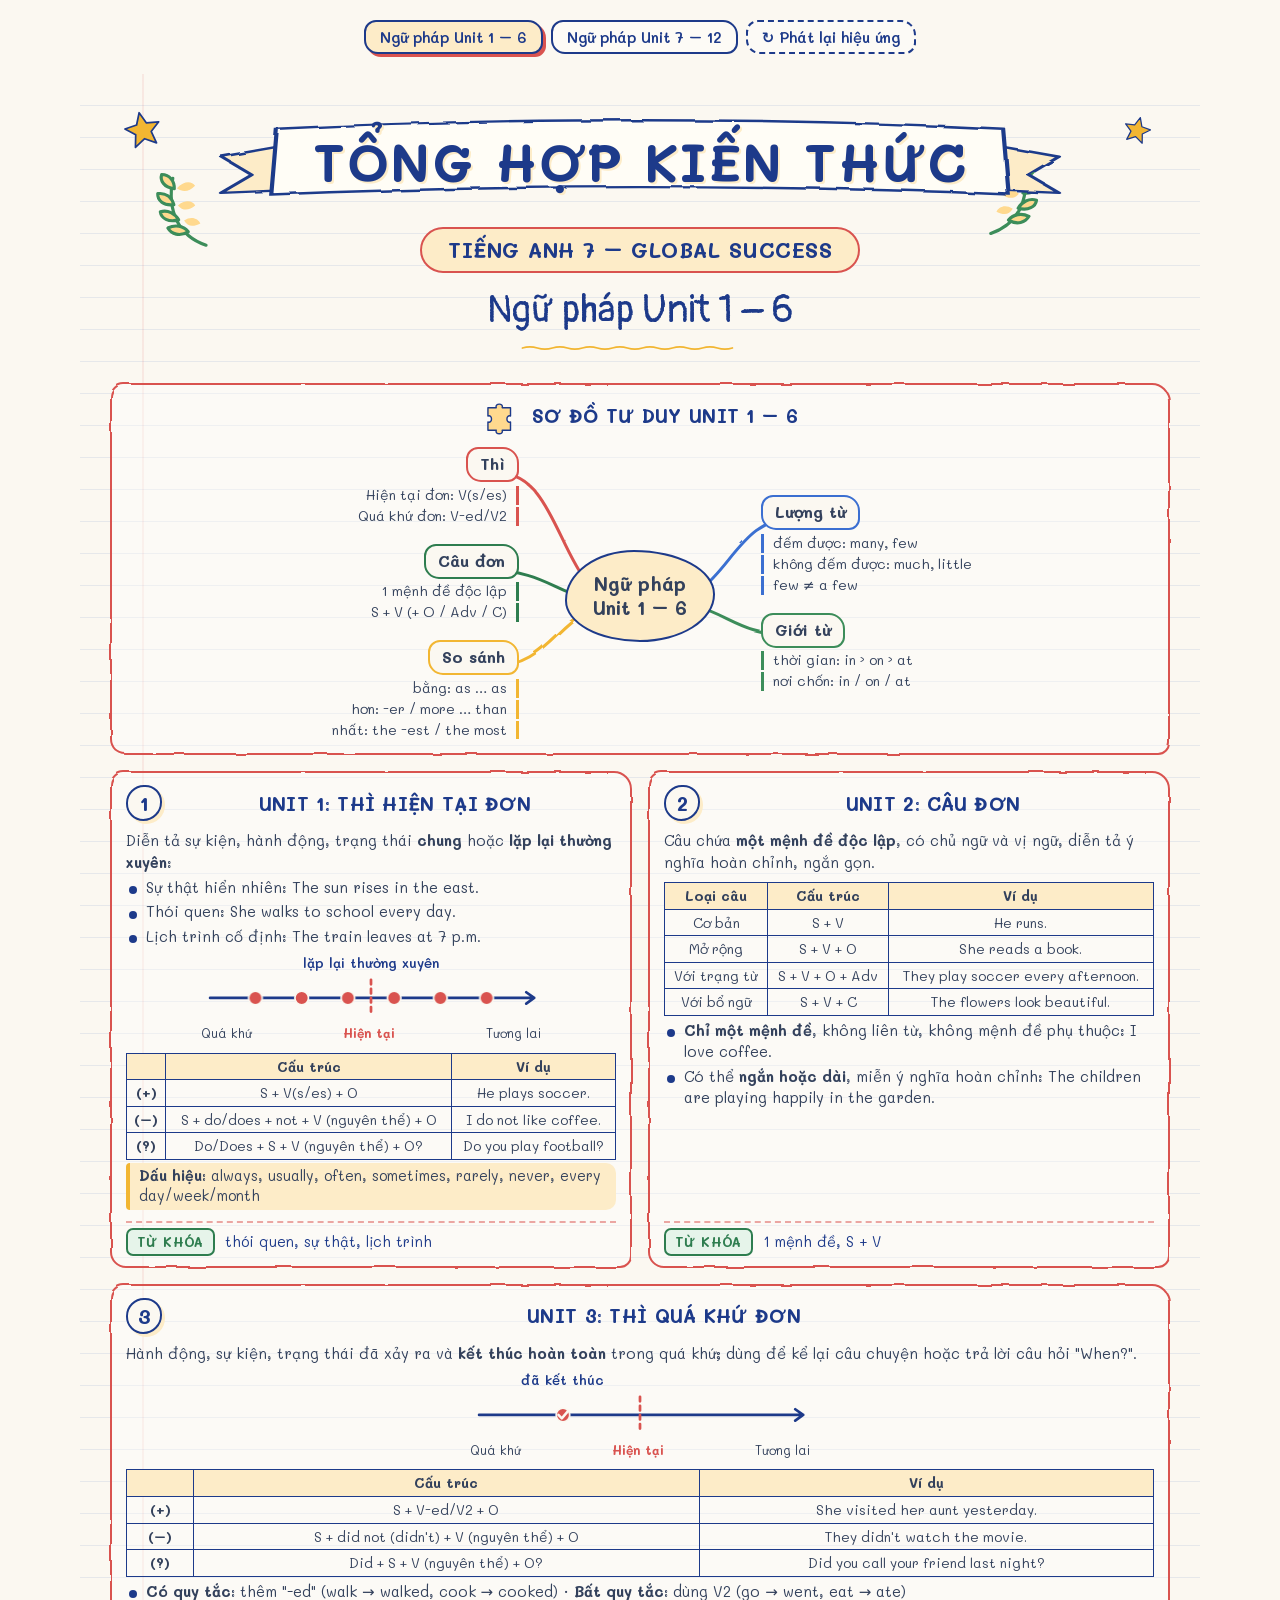
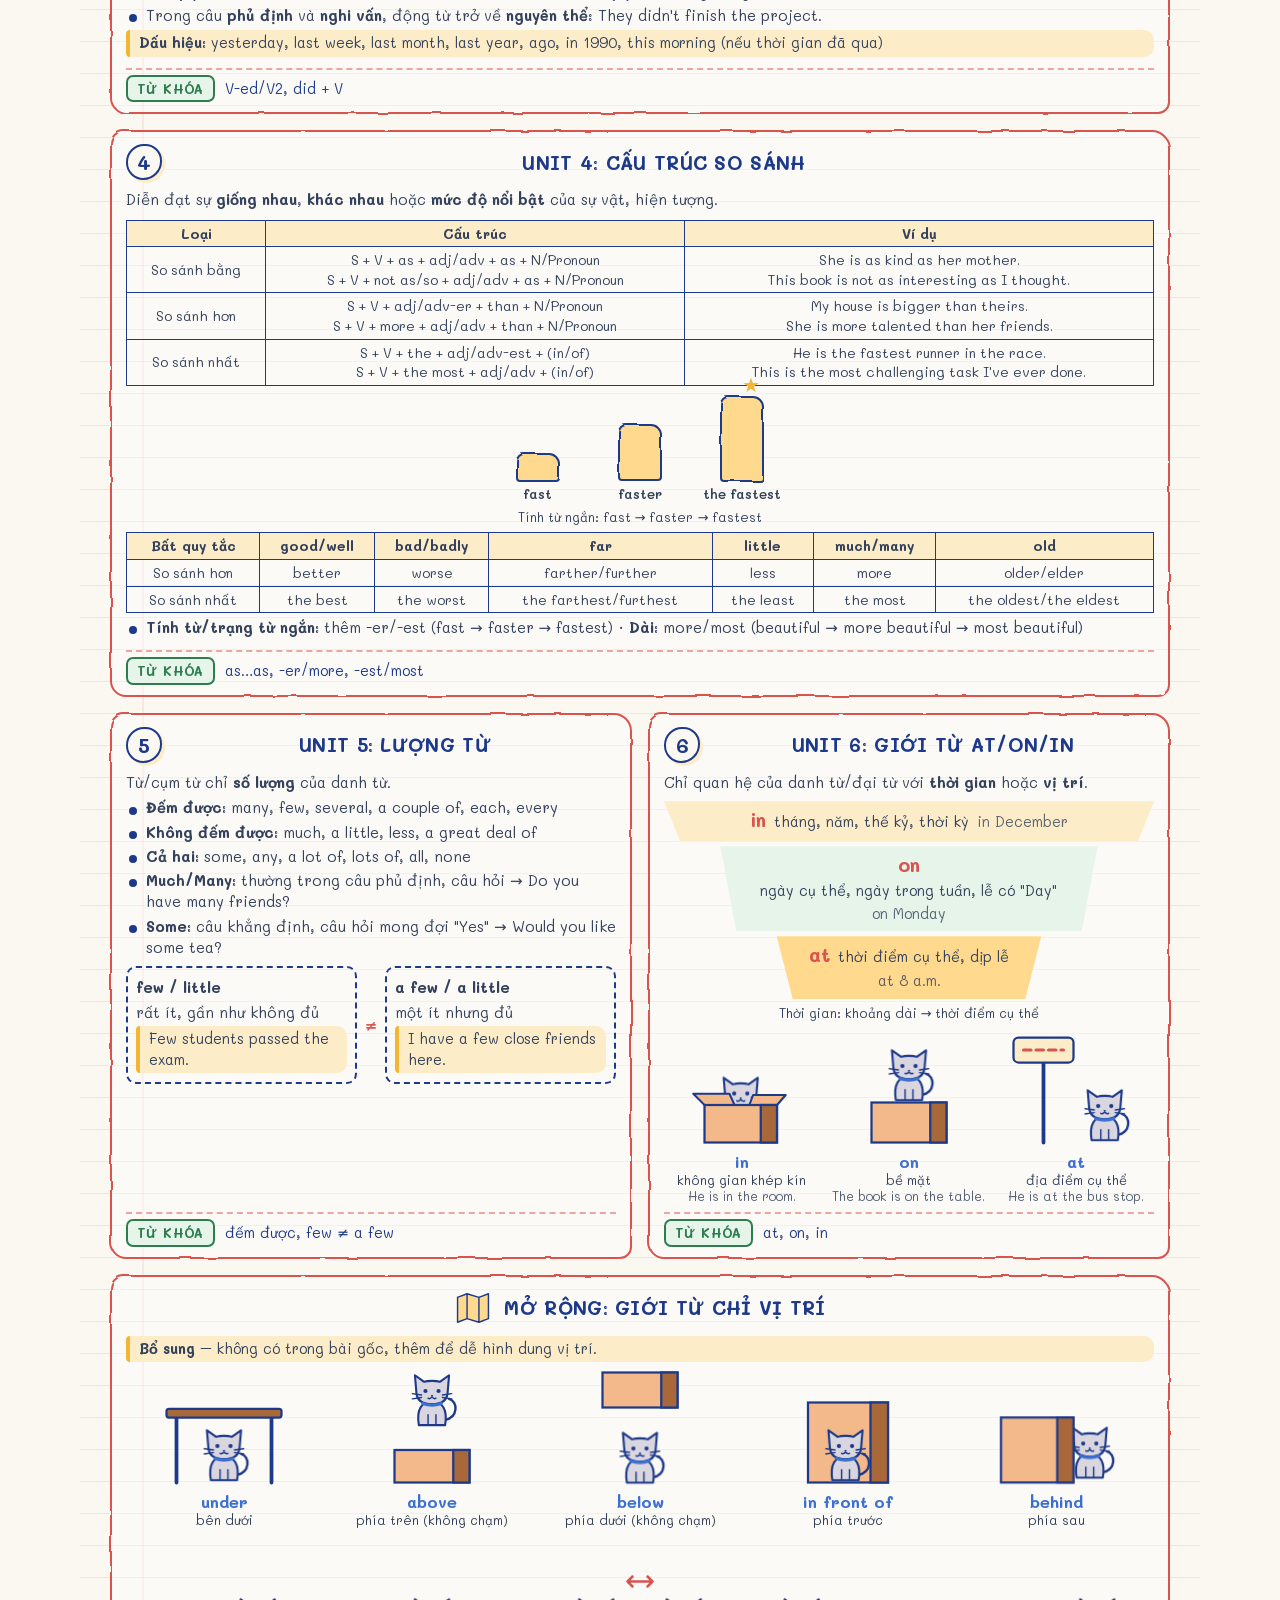
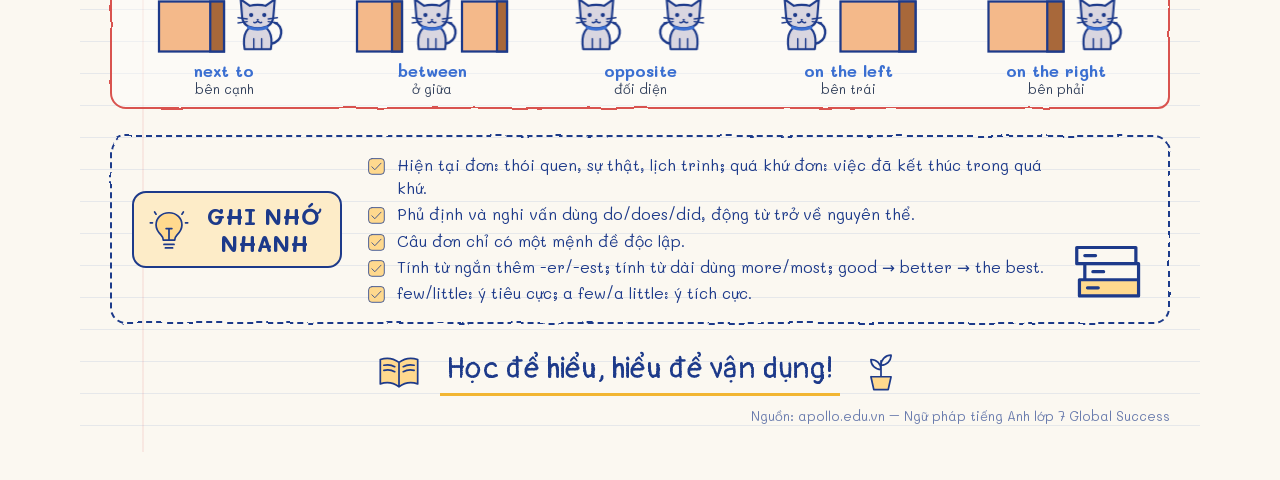
==== commit 8f33f8ed: "Add mindmap, cat-and-box scenes, funnel and bars visuals - mindmap: hand-drawn overview with curved " ====
--- a/docs/ngu-phap-tieng-anh-7.html
+++ b/docs/ngu-phap-tieng-anh-7.html
@@ -387,6 +387,76 @@
 .v-timeline .tl-axis-labels .now{color:var(--frame);font-weight:700}
 .tbl{max-width:100%}
 
+/* ---------- Thẻ không đánh số (tổng quan, sơ đồ tư duy) ---------- */
+.card.plain header{justify-content:center}
+.card.plain h3{flex:0 1 auto}
+.doodle.hd{width:38px;height:38px;flex:none}
+
+/* ---------- Tranh vị trí: mèo & hộp ---------- */
+.v-positions{display:grid;grid-template-columns:repeat(var(--cols,4),minmax(0,1fr));gap:10px 12px;margin-top:8px}
+@media (max-width:620px){.v-positions{grid-template-columns:repeat(auto-fill,minmax(96px,1fr))}}
+.pos-tile{margin:0;text-align:center}
+.pos-tile svg{display:block;width:100%;max-width:150px;margin:0 auto;overflow:visible}
+.pos-tile figcaption{display:flex;flex-direction:column;line-height:1.25;margin-top:2px}
+.pos-tile figcaption b{color:var(--collar);font-size:16px}
+.pos-tile figcaption span{font-size:13px;color:var(--ink-soft)}
+.pos-tile figcaption em{font-style:normal;font-size:12.5px;color:var(--ink-soft);opacity:.85}
+.c-body,.c-head{fill:var(--cat);stroke:var(--ink);stroke-width:1.6;stroke-linejoin:round}
+.c-tail{fill:none;stroke:var(--ink);stroke-width:1.8;stroke-linecap:round}
+.c-legs,.c-line{fill:none;stroke:var(--ink);stroke-width:1.1;stroke-linecap:round}
+.c-eye,.c-nose{fill:var(--ink)}
+.c-collar{fill:none;stroke:var(--collar);stroke-width:2.4;stroke-linecap:round}
+.box .b-front{fill:var(--box);stroke:var(--ink);stroke-width:1.8}
+.box .b-side{fill:var(--box-side);stroke:var(--ink);stroke-width:1.8}
+.box .b-flap{fill:var(--box);stroke:var(--ink);stroke-width:1.6;stroke-linejoin:round}
+.table path{fill:none;stroke:var(--ink);stroke-width:3;stroke-linecap:round}
+.table rect{fill:var(--box-side);stroke:var(--ink);stroke-width:1.8}
+.sign path{fill:none;stroke:var(--ink);stroke-width:3;stroke-linecap:round}
+.sign rect{fill:var(--accent-soft);stroke:var(--ink);stroke-width:1.8}
+.sign .sign-txt{stroke:var(--frame);stroke-width:2.5;stroke-dasharray:6 4}
+.pos-arrow{fill:none;stroke:var(--frame);stroke-width:2;stroke-linecap:round;stroke-linejoin:round}
+
+/* ---------- Phễu in → on → at ---------- */
+.v-funnel{display:flex;flex-direction:column;align-items:center;gap:5px;margin-top:8px}
+.v-funnel .lv{width:var(--w);display:flex;flex-wrap:wrap;align-items:baseline;justify-content:center;gap:2px 8px;padding:6px 26px 7px;
+  text-align:center;background:var(--accent-soft);clip-path:polygon(0 0,100% 0,calc(100% - 16px) 100%,16px 100%);font-size:14.5px}
+.v-funnel .lv:nth-child(2){background:var(--chip-bg)}
+.v-funnel .lv:nth-child(3){background:var(--icon-fill)}
+.v-funnel .lv b{font-size:19px;color:var(--frame)}
+.v-funnel .lv em{font-style:normal;opacity:.8}
+.v-funnel .f-cap{font-size:13px;color:var(--ink-soft)}
+
+/* ---------- Cột so sánh ---------- */
+.v-bars{display:flex;align-items:flex-end;justify-content:center;flex-wrap:wrap;gap:6px 18px;margin-top:10px}
+.bar-col{display:flex;flex-direction:column;align-items:center;width:84px}
+.bar-track{position:relative;height:86px;width:44px;display:flex;align-items:flex-end}
+.bar{width:100%;height:var(--h);background:var(--icon-fill);border:2.4px solid var(--ink);border-radius:8px 11px 4px 4px;filter:url(#rough);transform-origin:bottom}
+.bar-star{position:absolute;left:50%;bottom:calc(var(--h) + 2px);transform:translateX(-50%);color:var(--accent);font-size:20px;line-height:1}
+.bar-label{margin-top:4px;font-size:13.5px;font-weight:600;text-align:center;line-height:1.2}
+.bars-cap{flex-basis:100%;text-align:center;font-size:13px;color:var(--ink-soft)}
+
+/* ---------- Sơ đồ tư duy ---------- */
+.v-mindmap{position:relative;display:grid;grid-template-columns:1fr auto 1fr;align-items:center;gap:14px 46px;margin-top:6px}
+.mm-links{position:absolute;inset:0;pointer-events:none;overflow:visible}
+.mm-links path{fill:none;stroke-width:3;stroke-linecap:round;filter:url(#rough)}
+.mm-col{display:flex;flex-direction:column;gap:14px;position:relative}
+.mm-left{align-items:flex-end;text-align:right}
+.mm-right{align-items:flex-start}
+.mm-center{position:relative;display:grid;place-items:center;min-width:150px;max-width:220px;padding:20px 22px;text-align:center;
+  font-weight:700;font-size:19px;line-height:1.25;background:var(--accent-soft);border:2.8px solid var(--ink);border-radius:46% 54% 50% 50%/55% 48% 52% 45%}
+.mm-branch{position:relative;max-width:280px}
+.mm-node{display:inline-block;padding:4px 12px;font-weight:700;font-size:16px;border:2.4px solid var(--bc,var(--ink));border-radius:12px 16px 11px 15px;background:var(--paper)}
+.mm-items{list-style:none;margin:4px 0 0;padding:0;font-size:14px;color:var(--ink-soft);line-height:1.35}
+.content .mm-items li{padding:0 0 0 9px;margin:2px 0;border-left:3px solid var(--bc,var(--ink))}
+.content .mm-items li::before{content:none}
+.content .mm-left .mm-items li{padding:0 9px 0 0;border-left:0;border-right:3px solid var(--bc,var(--ink))}
+@media (max-width:620px){
+  .v-mindmap{grid-template-columns:1fr;gap:12px}
+  .mm-center{order:-1;justify-self:center}
+  .mm-col,.mm-left{align-items:flex-start;text-align:left;padding-left:22px}
+  .content .mm-left .mm-items li{padding:0 0 0 9px;border-right:0;border-left:3px solid var(--bc,var(--ink))}
+}
+
 /* Bản web: bố cục co giãn + hình động. Mọi hiệu ứng nằm dưới .anim (chỉ bật khi người xem
    không chọn "giảm chuyển động"); trạng thái nghỉ luôn là poster đầy đủ, đọc được ngay. */
 
@@ -499,11 +569,35 @@
 .anim .recap.play li .ic :is(path,rect){animation:sk-draw .5s ease-out both;animation-delay:calc(.35s + var(--i,0) * .15s)}
 .anim .recap.play .recap-label .doodle{animation:sk-wiggle .8s 1s ease-in-out}
 
+/* Tranh vị trí: mèo nhảy vào chỗ */
+@keyframes sk-hop{0%{transform:translateY(-16px)}55%{transform:translateY(2px)}75%{transform:translateY(-3px)}100%{transform:none}}
+@keyframes sk-peek{from{transform:translateY(20px)}to{transform:none}}
+@keyframes sk-slide{from{transform:translateX(-18px)}to{transform:none}}
+@keyframes sk-float{0%,100%{transform:translateY(0)}50%{transform:translateY(-5px)}}
+.anim .play .pos-tile .cat-anim{animation:sk-hop .7s ease-out both;animation-delay:calc(.3s + var(--i,0) * .12s)}
+.anim .play .pos-tile[data-pos="in"] .cat-anim{animation-name:sk-peek}
+.anim .play .pos-tile[data-pos="behind"] .cat-anim{animation-name:sk-slide}
+.anim .pos-tile[data-pos="above"] .float .cat-anim{animation:sk-float 2.4s ease-in-out infinite}
+.anim .pos-tile:hover .cat-anim{animation:sk-hop .6s ease-out}
+
+/* Phễu, cột so sánh */
+.anim .play .v-funnel .lv{animation:sk-drop .5s ease-out both;animation-delay:calc(.3s + var(--i,0) * .22s)}
+@keyframes sk-rise{from{transform:scaleY(0)}to{transform:scaleY(1)}}
+.anim .play .bar{animation:sk-rise .8s ease-out both;animation-delay:calc(.3s + var(--i,0) * .25s)}
+.anim .play .bar-star{animation:sk-pop .5s ease-out both;animation-delay:1.2s}
+
+/* Sơ đồ tư duy */
+@keyframes sk-drawp{from{stroke-dashoffset:1}to{stroke-dashoffset:0}}
+.anim .play .mm-links path{stroke-dasharray:1;animation:sk-drawp .9s ease-in-out both;animation-delay:.35s}
+.anim .play .mm-center{animation:sk-pop .55s ease-out both}
+.anim .play .mm-node{animation:sk-pop .5s ease-out both;animation-delay:calc(.6s + var(--b,0) * .12s)}
+.anim .play .mm-items{animation:sk-row .45s ease-out both;animation-delay:calc(.8s + var(--b,0) * .12s)}
+
 @media (prefers-reduced-motion:reduce){.anim *{animation:none!important;transition:none!important}}
 
-:root{--card-bg:rgba(255,255,255,.35);--ring-inner:#e6f4ea;--leaf:#3c8d5a;--icon-fill:#ffd98e;--paper:#fbf8f1;--line:rgba(120,150,200,.16);--ink:#1d3a8a;--ink-soft:#33415c;--frame:#d9534f;--accent:#f2b632;--accent-soft:#fdecc8;--chip:#2e7d4f;--chip-bg:#e6f4ea;--mark:rgba(253,224,71,.55);--title-fill:#fffdf6;color-scheme:light}
-@media (prefers-color-scheme:dark){:root:not([data-theme="light"]){--card-bg:rgba(0,0,0,.08);--ring-inner:rgba(168,213,186,.22);--leaf:#a8d5ba;--icon-fill:rgba(246,210,122,.35);--paper:#2f4a3c;--line:rgba(255,255,255,.05);--ink:#f5f2e8;--ink-soft:#dfe7dc;--frame:#f6d27a;--accent:#f6d27a;--accent-soft:rgba(246,210,122,.18);--chip:#2f4a3c;--chip-bg:#a8d5ba;--mark:rgba(246,210,122,.35);--title-fill:#3a5a49;color-scheme:dark}}
-:root[data-theme="dark"]{--card-bg:rgba(0,0,0,.08);--ring-inner:rgba(168,213,186,.22);--leaf:#a8d5ba;--icon-fill:rgba(246,210,122,.35);--paper:#2f4a3c;--line:rgba(255,255,255,.05);--ink:#f5f2e8;--ink-soft:#dfe7dc;--frame:#f6d27a;--accent:#f6d27a;--accent-soft:rgba(246,210,122,.18);--chip:#2f4a3c;--chip-bg:#a8d5ba;--mark:rgba(246,210,122,.35);--title-fill:#3a5a49;color-scheme:dark}
+:root{--box:#f4b98a;--box-side:#a8683a;--cat:#d9d6e0;--collar:#3b6fd1;--card-bg:rgba(255,255,255,.35);--ring-inner:#e6f4ea;--leaf:#3c8d5a;--icon-fill:#ffd98e;--paper:#fbf8f1;--line:rgba(120,150,200,.16);--ink:#1d3a8a;--ink-soft:#33415c;--frame:#d9534f;--accent:#f2b632;--accent-soft:#fdecc8;--chip:#2e7d4f;--chip-bg:#e6f4ea;--mark:rgba(253,224,71,.55);--title-fill:#fffdf6;color-scheme:light}
+@media (prefers-color-scheme:dark){:root:not([data-theme="light"]){--box:#d9a273;--box-side:#8a5a35;--cat:#cfd3d8;--collar:#f6d27a;--card-bg:rgba(0,0,0,.08);--ring-inner:rgba(168,213,186,.22);--leaf:#a8d5ba;--icon-fill:rgba(246,210,122,.35);--paper:#2f4a3c;--line:rgba(255,255,255,.05);--ink:#f5f2e8;--ink-soft:#dfe7dc;--frame:#f6d27a;--accent:#f6d27a;--accent-soft:rgba(246,210,122,.18);--chip:#2f4a3c;--chip-bg:#a8d5ba;--mark:rgba(246,210,122,.35);--title-fill:#3a5a49;color-scheme:dark}}
+:root[data-theme="dark"]{--box:#d9a273;--box-side:#8a5a35;--cat:#cfd3d8;--collar:#f6d27a;--card-bg:rgba(0,0,0,.08);--ring-inner:rgba(168,213,186,.22);--leaf:#a8d5ba;--icon-fill:rgba(246,210,122,.35);--paper:#2f4a3c;--line:rgba(255,255,255,.05);--ink:#f5f2e8;--ink-soft:#dfe7dc;--frame:#f6d27a;--accent:#f6d27a;--accent-soft:rgba(246,210,122,.18);--chip:#2f4a3c;--chip-bg:#a8d5ba;--mark:rgba(246,210,122,.35);--title-fill:#3a5a49;color-scheme:dark}
 </style>
 </head>
 <body>
@@ -526,7 +620,31 @@
     <svg class="wave" viewBox="0 0 400 16"><path d="M4 8c25-8 25 8 50 0s25 8 50 0 25 8 50 0 25 8 50 0 25 8 50 0 25 8 50 0 25 8 50 0"/></svg>
   </div>
   <div class="grid">
-    <section class="card" style="--n:0">
+    <section class="card span-2 plain" style="--n:0">
+      <header><svg class="doodle hd" viewBox="0 0 64 64" aria-hidden="true"><path style="fill:var(--icon-fill)" d="M10 18h14c-3-8 13-8 10 0h14v14c-8-3-8 13 0 10v14H34c3 8-13 8-10 0H10V42c8 3 8-13 0-10z"/><path fill="none" stroke="currentColor" stroke-width="2.4" stroke-linecap="round" stroke-linejoin="round" d="M10 18h14c-3-8 13-8 10 0h14v14c-8-3-8 13 0 10v14H34c3 8-13 8-10 0H10V42c8 3 8-13 0-10z"/></svg><h3>Sơ đồ tư duy Unit 1 – 6</h3></header>
+      <div class="content"><div class="v-mindmap"><svg class="mm-links" aria-hidden="true"></svg>
+    <div class="mm-col mm-left"><div class="mm-branch" style="--b:0">
+      <div class="mm-node">Thì</div>
+      <ul class="mm-items"><li>Hiện tại đơn: V(s/es)</li><li>Quá khứ đơn: V-ed/V2</li></ul>
+    </div><div class="mm-branch" style="--b:1">
+      <div class="mm-node">Câu đơn</div>
+      <ul class="mm-items"><li>1 mệnh đề độc lập</li><li>S + V (+ O / Adv / C)</li></ul>
+    </div><div class="mm-branch" style="--b:2">
+      <div class="mm-node">So sánh</div>
+      <ul class="mm-items"><li>bằng: as … as</li><li>hơn: -er / more … than</li><li>nhất: the -est / the most</li></ul>
+    </div></div>
+    <div class="mm-center"><span>Ngữ pháp<br>Unit 1 – 6</span></div>
+    <div class="mm-col mm-right"><div class="mm-branch" style="--b:3">
+      <div class="mm-node">Lượng từ</div>
+      <ul class="mm-items"><li>đếm được: many, few</li><li>không đếm được: much, little</li><li>few ≠ a few</li></ul>
+    </div><div class="mm-branch" style="--b:4">
+      <div class="mm-node">Giới từ</div>
+      <ul class="mm-items"><li>thời gian: in › on › at</li><li>nơi chốn: in / on / at</li></ul>
+    </div></div>
+  </div></div>
+      
+    </section>
+    <section class="card" style="--n:1">
       <header><span class="num">1</span><h3>Unit 1: Thì hiện tại đơn</h3></header>
       <div class="content"><p>Diễn tả sự kiện, hành động, trạng thái <b>chung</b> hoặc <b>lặp lại thường xuyên</b>:</p><ul><li>Sự thật hiển nhiên: The sun rises in the east.</li><li>Thói quen: She walks to school every day.</li><li>Lịch trình cố định: The train leaves at 7 p.m.</li></ul><div class="v-timeline"><svg viewBox="0 0 300 44">
           <path class="tl-axis" d="M8 22H294M287 17L294 22L287 27"/>
@@ -538,12 +656,12 @@
       </div><div class="tbl"><table class="v-table"><tr><th></th><th>Cấu trúc</th><th>Ví dụ</th></tr><tr style="--i:0"><td><b>(+)</b></td><td>S + V(s/es) + O</td><td>He plays soccer.</td></tr><tr style="--i:1"><td><b>(–)</b></td><td>S + do/does + not + V (nguyên thể) + O</td><td>I do not like coffee.</td></tr><tr style="--i:2"><td><b>(?)</b></td><td>Do/Does + S + V (nguyên thể) + O?</td><td>Do you play football?</td></tr></table></div><p class="callout"><b>Dấu hiệu:</b> always, usually, often, sometimes, rarely, never, every day/week/month</p></div>
       <footer><span class="kw">TỪ KHÓA</span><span>thói quen, sự thật, lịch trình</span></footer>
     </section>
-    <section class="card" style="--n:1">
+    <section class="card" style="--n:2">
       <header><span class="num">2</span><h3>Unit 2: Câu đơn</h3></header>
       <div class="content"><p>Câu chứa <b>một mệnh đề độc lập</b>, có chủ ngữ và vị ngữ, diễn tả ý nghĩa hoàn chỉnh, ngắn gọn.</p><div class="tbl"><table class="v-table"><tr><th>Loại câu</th><th>Cấu trúc</th><th>Ví dụ</th></tr><tr style="--i:0"><td>Cơ bản</td><td>S + V</td><td>He runs.</td></tr><tr style="--i:1"><td>Mở rộng</td><td>S + V + O</td><td>She reads a book.</td></tr><tr style="--i:2"><td>Với trạng từ</td><td>S + V + O + Adv</td><td>They play soccer every afternoon.</td></tr><tr style="--i:3"><td>Với bổ ngữ</td><td>S + V + C</td><td>The flowers look beautiful.</td></tr></table></div><ul><li><b>Chỉ một mệnh đề</b>, không liên từ, không mệnh đề phụ thuộc: I love coffee.</li><li>Có thể <b>ngắn hoặc dài</b>, miễn ý nghĩa hoàn chỉnh: The children are playing happily in the garden.</li></ul></div>
       <footer><span class="kw">TỪ KHÓA</span><span>1 mệnh đề, S + V</span></footer>
     </section>
-    <section class="card span-2" style="--n:2">
+    <section class="card span-2" style="--n:3">
       <header><span class="num">3</span><h3>Unit 3: Thì quá khứ đơn</h3></header>
       <div class="content"><p>Hành động, sự kiện, trạng thái đã xảy ra và <b>kết thúc hoàn toàn</b> trong quá khứ; dùng để kể lại câu chuyện hoặc trả lời câu hỏi "When?".</p><div class="v-timeline"><svg viewBox="0 0 300 44">
           <path class="tl-axis" d="M8 22H294M287 17L294 22L287 27"/>
@@ -555,20 +673,162 @@
       </div><div class="tbl"><table class="v-table"><tr><th></th><th>Cấu trúc</th><th>Ví dụ</th></tr><tr style="--i:0"><td><b>(+)</b></td><td>S + V-ed/V2 + O</td><td>She visited her aunt yesterday.</td></tr><tr style="--i:1"><td><b>(–)</b></td><td>S + did not (didn't) + V (nguyên thể) + O</td><td>They didn't watch the movie.</td></tr><tr style="--i:2"><td><b>(?)</b></td><td>Did + S + V (nguyên thể) + O?</td><td>Did you call your friend last night?</td></tr></table></div><ul><li><b>Có quy tắc:</b> thêm "-ed" (walk → walked, cook → cooked) · <b>Bất quy tắc:</b> dùng V2 (go → went, eat → ate)</li><li>Trong câu <b>phủ định</b> và <b>nghi vấn</b>, động từ trở về <b>nguyên thể</b>: They didn't finish the project.</li></ul><p class="callout"><b>Dấu hiệu:</b> yesterday, last week, last month, last year, ago, in 1990, this morning (nếu thời gian đã qua)</p></div>
       <footer><span class="kw">TỪ KHÓA</span><span>V-ed/V2, did + V</span></footer>
     </section>
-    <section class="card span-2" style="--n:3">
+    <section class="card span-2" style="--n:4">
       <header><span class="num">4</span><h3>Unit 4: Cấu trúc so sánh</h3></header>
-      <div class="content"><p>Diễn đạt sự <b>giống nhau</b>, <b>khác nhau</b> hoặc <b>mức độ nổi bật</b> của sự vật, hiện tượng.</p><div class="tbl"><table class="v-table"><tr><th>Loại</th><th>Cấu trúc</th><th>Ví dụ</th></tr><tr style="--i:0"><td>So sánh bằng</td><td>S + V + as + adj/adv + as + N/Pronoun<br>S + V + not as/so + adj/adv + as + N/Pronoun</td><td>She is as kind as her mother.<br>This book is not as interesting as I thought.</td></tr><tr style="--i:1"><td>So sánh hơn</td><td>S + V + adj/adv-er + than + N/Pronoun<br>S + V + more + adj/adv + than + N/Pronoun</td><td>My house is bigger than theirs.<br>She is more talented than her friends.</td></tr><tr style="--i:2"><td>So sánh nhất</td><td>S + V + the + adj/adv-est + (in/of)<br>S + V + the most + adj/adv + (in/of)</td><td>He is the fastest runner in the race.<br>This is the most challenging task I've ever done.</td></tr></table></div><div class="tbl"><table class="v-table"><tr><th>Bất quy tắc</th><th>good/well</th><th>bad/badly</th><th>far</th><th>little</th><th>much/many</th><th>old</th></tr><tr style="--i:0"><td>So sánh hơn</td><td>better</td><td>worse</td><td>farther/further</td><td>less</td><td>more</td><td>older/elder</td></tr><tr style="--i:1"><td>So sánh nhất</td><td>the best</td><td>the worst</td><td>the farthest/furthest</td><td>the least</td><td>the most</td><td>the oldest/the eldest</td></tr></table></div><ul><li><b>Tính từ/trạng từ ngắn:</b> thêm -er/-est (fast → faster → fastest) · <b>Dài:</b> more/most (beautiful → more beautiful → most beautiful)</li></ul></div>
+      <div class="content"><p>Diễn đạt sự <b>giống nhau</b>, <b>khác nhau</b> hoặc <b>mức độ nổi bật</b> của sự vật, hiện tượng.</p><div class="tbl"><table class="v-table"><tr><th>Loại</th><th>Cấu trúc</th><th>Ví dụ</th></tr><tr style="--i:0"><td>So sánh bằng</td><td>S + V + as + adj/adv + as + N/Pronoun<br>S + V + not as/so + adj/adv + as + N/Pronoun</td><td>She is as kind as her mother.<br>This book is not as interesting as I thought.</td></tr><tr style="--i:1"><td>So sánh hơn</td><td>S + V + adj/adv-er + than + N/Pronoun<br>S + V + more + adj/adv + than + N/Pronoun</td><td>My house is bigger than theirs.<br>She is more talented than her friends.</td></tr><tr style="--i:2"><td>So sánh nhất</td><td>S + V + the + adj/adv-est + (in/of)<br>S + V + the most + adj/adv + (in/of)</td><td>He is the fastest runner in the race.<br>This is the most challenging task I've ever done.</td></tr></table></div><div class="v-bars">
+    <div class="bar-col" style="--h:33.33333333333333%;--i:0">
+      <div class="bar-track"><div class="bar"></div></div>
+      <div class="bar-label">fast</div>
+    </div>
+    <div class="bar-col" style="--h:66.66666666666666%;--i:1">
+      <div class="bar-track"><div class="bar"></div></div>
+      <div class="bar-label">faster</div>
+    </div>
+    <div class="bar-col" style="--h:100%;--i:2">
+      <div class="bar-track"><span class="bar-star">★</span><div class="bar"></div></div>
+      <div class="bar-label">the fastest</div>
+    </div><div class="bars-cap">Tính từ ngắn: fast → faster → fastest</div></div><div class="tbl"><table class="v-table"><tr><th>Bất quy tắc</th><th>good/well</th><th>bad/badly</th><th>far</th><th>little</th><th>much/many</th><th>old</th></tr><tr style="--i:0"><td>So sánh hơn</td><td>better</td><td>worse</td><td>farther/further</td><td>less</td><td>more</td><td>older/elder</td></tr><tr style="--i:1"><td>So sánh nhất</td><td>the best</td><td>the worst</td><td>the farthest/furthest</td><td>the least</td><td>the most</td><td>the oldest/the eldest</td></tr></table></div><ul><li><b>Tính từ/trạng từ ngắn:</b> thêm -er/-est (fast → faster → fastest) · <b>Dài:</b> more/most (beautiful → more beautiful → most beautiful)</li></ul></div>
       <footer><span class="kw">TỪ KHÓA</span><span>as…as, -er/more, -est/most</span></footer>
     </section>
-    <section class="card" style="--n:4">
+    <section class="card" style="--n:5">
       <header><span class="num">5</span><h3>Unit 5: Lượng từ</h3></header>
       <div class="content"><p>Từ/cụm từ chỉ <b>số lượng</b> của danh từ.</p><ul><li><b>Đếm được:</b> many, few, several, a couple of, each, every</li><li><b>Không đếm được:</b> much, a little, less, a great deal of</li><li><b>Cả hai:</b> some, any, a lot of, lots of, all, none</li><li><b>Much/Many:</b> thường trong câu phủ định, câu hỏi → Do you have many friends?</li><li><b>Some:</b> câu khẳng định, câu hỏi mong đợi "Yes" → Would you like some tea?</li></ul><div class="v-compare"><div><p><b>few / little</b></p><p>rất ít, gần như không đủ</p><p class="callout">Few students passed the exam.</p></div><span class="vs">≠</span><div><p><b>a few / a little</b></p><p>một ít nhưng đủ</p><p class="callout">I have a few close friends here.</p></div></div></div>
       <footer><span class="kw">TỪ KHÓA</span><span>đếm được, few ≠ a few</span></footer>
     </section>
-    <section class="card" style="--n:5">
+    <section class="card" style="--n:6">
       <header><span class="num">6</span><h3>Unit 6: Giới từ at/on/in</h3></header>
-      <div class="content"><p>Chỉ quan hệ của danh từ/đại từ với <b>thời gian</b> hoặc <b>vị trí</b>.</p><div class="tbl"><table class="v-table"><tr><th>Thời gian</th><th>Cách dùng</th><th>Ví dụ</th></tr><tr style="--i:0"><td><b>at</b></td><td>thời điểm cụ thể trong ngày, dịp lễ, mốc ngắn</td><td>She arrived at 8 a.m.</td></tr><tr style="--i:1"><td><b>on</b></td><td>ngày cụ thể, ngày trong tuần, lễ có "Day"</td><td>I will meet her on Monday.</td></tr><tr style="--i:2"><td><b>in</b></td><td>tháng, năm, thế kỷ, thời kỳ</td><td>He was born in December.</td></tr></table></div><div class="tbl"><table class="v-table"><tr><th>Nơi chốn</th><th>Cách dùng</th><th>Ví dụ</th></tr><tr style="--i:0"><td><b>at</b></td><td>địa điểm cụ thể, sự kiện, điểm xác định</td><td>He is at the bus stop.</td></tr><tr style="--i:1"><td><b>on</b></td><td>bề mặt, dọc tuyến đường, sông, biển</td><td>The book is on the table.</td></tr><tr style="--i:2"><td><b>in</b></td><td>không gian khép kín, thành phố, quốc gia, khu vực lớn</td><td>He is in the room.</td></tr></table></div></div>
+      <div class="content"><p>Chỉ quan hệ của danh từ/đại từ với <b>thời gian</b> hoặc <b>vị trí</b>.</p><div class="v-funnel"><div class="lv" style="--w:100%;--i:0"><b>in</b><span>tháng, năm, thế kỷ, thời kỳ</span><em>in December</em></div><div class="lv" style="--w:77%;--i:1"><b>on</b><span>ngày cụ thể, ngày trong tuần, lễ có "Day"</span><em>on Monday</em></div><div class="lv" style="--w:54%;--i:2"><b>at</b><span>thời điểm cụ thể, dịp lễ</span><em>at 8 a.m.</em></div><div class="f-cap">Thời gian: khoảng dài → thời điểm cụ thể</div></div><div class="v-positions" style="--cols:3"><figure class="pos-tile" data-pos="in" style="--i:0"><svg viewBox="0 0 120 96" aria-hidden="true"><g transform="translate(38 34) scale(1.05 1.05)"><g class="cat-anim">
+  <path class="c-tail" d="M30 38c10-2 10-14 3-16"/>
+  <path class="c-body" d="M10 42c-2-12 2-18 10-18s12 6 10 18z"/>
+  <path class="c-legs" d="M17 42v-8M23 42v-8"/>
+  <path class="c-head" d="M8 16 7 4l7 5c3-1 9-1 12 0l7-5-1 12c0 7-5 10-12 10S8 23 8 16z"/>
+  <circle class="c-eye" cx="15" cy="16" r="1.6"/><circle class="c-eye" cx="25" cy="16" r="1.6"/>
+  <path class="c-nose" d="M19 19h2l-1 1.5z"/>
+  <path class="c-line" d="M20 20.5q-1.5 2-3 1M20 20.5q1.5 2 3 1M12 19l-7-1M12 21l-7 1M28 19l7-1M28 21l7 1"/>
+  <path class="c-collar" d="M13 25.5q7 2.5 14 0"/></g></g><g class="box"><path class="b-flap" d="M30 60l-9 -9h29l4 9zM88 60l7 -8h-26.1l-3 8z"/><rect class="b-front" x="30" y="60" width="58" height="30"/><rect class="b-side" x="75" y="60" width="13" height="30"/></g></svg>
+      <figcaption><b>in</b><span>không gian khép kín</span><em>He is in the room.</em></figcaption></figure><figure class="pos-tile" data-pos="on" style="--i:1"><svg viewBox="0 0 120 96" aria-hidden="true"><g class="box"><rect class="b-front" x="30" y="58" width="60" height="32"/><rect class="b-side" x="77" y="58" width="13" height="32"/></g><g transform="translate(39 12) scale(1.05 1.05)"><g class="cat-anim">
+  <path class="c-tail" d="M30 38c10-2 10-14 3-16"/>
+  <path class="c-body" d="M10 42c-2-12 2-18 10-18s12 6 10 18z"/>
+  <path class="c-legs" d="M17 42v-8M23 42v-8"/>
+  <path class="c-head" d="M8 16 7 4l7 5c3-1 9-1 12 0l7-5-1 12c0 7-5 10-12 10S8 23 8 16z"/>
+  <circle class="c-eye" cx="15" cy="16" r="1.6"/><circle class="c-eye" cx="25" cy="16" r="1.6"/>
+  <path class="c-nose" d="M19 19h2l-1 1.5z"/>
+  <path class="c-line" d="M20 20.5q-1.5 2-3 1M20 20.5q1.5 2 3 1M12 19l-7-1M12 21l-7 1M28 19l7-1M28 21l7 1"/>
+  <path class="c-collar" d="M13 25.5q7 2.5 14 0"/></g></g></svg>
+      <figcaption><b>on</b><span>bề mặt</span><em>The book is on the table.</em></figcaption></figure><figure class="pos-tile" data-pos="at" style="--i:2"><svg viewBox="0 0 120 96" aria-hidden="true"><g class="sign"><path d="M34 24v66"/><rect x="10" y="6" width="48" height="20" rx="4"/><path d="M18 16h32" class="sign-txt"/></g><g transform="translate(62 44) scale(1.05 1.05)"><g class="cat-anim">
+  <path class="c-tail" d="M30 38c10-2 10-14 3-16"/>
+  <path class="c-body" d="M10 42c-2-12 2-18 10-18s12 6 10 18z"/>
+  <path class="c-legs" d="M17 42v-8M23 42v-8"/>
+  <path class="c-head" d="M8 16 7 4l7 5c3-1 9-1 12 0l7-5-1 12c0 7-5 10-12 10S8 23 8 16z"/>
+  <circle class="c-eye" cx="15" cy="16" r="1.6"/><circle class="c-eye" cx="25" cy="16" r="1.6"/>
+  <path class="c-nose" d="M19 19h2l-1 1.5z"/>
+  <path class="c-line" d="M20 20.5q-1.5 2-3 1M20 20.5q1.5 2 3 1M12 19l-7-1M12 21l-7 1M28 19l7-1M28 21l7 1"/>
+  <path class="c-collar" d="M13 25.5q7 2.5 14 0"/></g></g></svg>
+      <figcaption><b>at</b><span>địa điểm cụ thể</span><em>He is at the bus stop.</em></figcaption></figure></div></div>
       <footer><span class="kw">TỪ KHÓA</span><span>at, on, in</span></footer>
+    </section>
+    <section class="card span-2 plain" style="--n:7">
+      <header><svg class="doodle hd" viewBox="0 0 64 64" aria-hidden="true"><path style="fill:var(--icon-fill)" d="M6 14l16-6 20 6 16-6v42l-16 6-20-6-16 6z"/><path fill="none" stroke="currentColor" stroke-width="2.4" stroke-linecap="round" stroke-linejoin="round" d="M6 14l16-6 20 6 16-6v42l-16 6-20-6-16 6zM22 8v42M42 14v42"/></svg><h3>Mở rộng: giới từ chỉ vị trí</h3></header>
+      <div class="content"><p class="callout"><b>Bổ sung</b> – không có trong bài gốc, thêm để dễ hình dung vị trí.</p><div class="v-positions" style="--cols:5"><figure class="pos-tile" data-pos="under" style="--i:0"><svg viewBox="0 0 120 96" aria-hidden="true"><g class="table"><path d="M22 36v54M98 36v54"/><rect x="14" y="31" width="92" height="7" rx="2"/></g><g transform="translate(39 44) scale(1.05 1.05)"><g class="cat-anim">
+  <path class="c-tail" d="M30 38c10-2 10-14 3-16"/>
+  <path class="c-body" d="M10 42c-2-12 2-18 10-18s12 6 10 18z"/>
+  <path class="c-legs" d="M17 42v-8M23 42v-8"/>
+  <path class="c-head" d="M8 16 7 4l7 5c3-1 9-1 12 0l7-5-1 12c0 7-5 10-12 10S8 23 8 16z"/>
+  <circle class="c-eye" cx="15" cy="16" r="1.6"/><circle class="c-eye" cx="25" cy="16" r="1.6"/>
+  <path class="c-nose" d="M19 19h2l-1 1.5z"/>
+  <path class="c-line" d="M20 20.5q-1.5 2-3 1M20 20.5q1.5 2 3 1M12 19l-7-1M12 21l-7 1M28 19l7-1M28 21l7 1"/>
+  <path class="c-collar" d="M13 25.5q7 2.5 14 0"/></g></g></svg>
+      <figcaption><b>under</b><span>bên dưới</span></figcaption></figure><figure class="pos-tile" data-pos="above" style="--i:1"><svg viewBox="0 0 120 96" aria-hidden="true"><g class="box"><rect class="b-front" x="30" y="64" width="60" height="26"/><rect class="b-side" x="77" y="64" width="13" height="26"/></g><g class="float"><g transform="translate(39 0) scale(1.05 1.05)"><g class="cat-anim">
+  <path class="c-tail" d="M30 38c10-2 10-14 3-16"/>
+  <path class="c-body" d="M10 42c-2-12 2-18 10-18s12 6 10 18z"/>
+  <path class="c-legs" d="M17 42v-8M23 42v-8"/>
+  <path class="c-head" d="M8 16 7 4l7 5c3-1 9-1 12 0l7-5-1 12c0 7-5 10-12 10S8 23 8 16z"/>
+  <circle class="c-eye" cx="15" cy="16" r="1.6"/><circle class="c-eye" cx="25" cy="16" r="1.6"/>
+  <path class="c-nose" d="M19 19h2l-1 1.5z"/>
+  <path class="c-line" d="M20 20.5q-1.5 2-3 1M20 20.5q1.5 2 3 1M12 19l-7-1M12 21l-7 1M28 19l7-1M28 21l7 1"/>
+  <path class="c-collar" d="M13 25.5q7 2.5 14 0"/></g></g></g></svg>
+      <figcaption><b>above</b><span>phía trên (không chạm)</span></figcaption></figure><figure class="pos-tile" data-pos="below" style="--i:2"><svg viewBox="0 0 120 96" aria-hidden="true"><g class="box"><rect class="b-front" x="30" y="2" width="60" height="28"/><rect class="b-side" x="77" y="2" width="13" height="28"/></g><g transform="translate(39 46) scale(1.05 1.05)"><g class="cat-anim">
+  <path class="c-tail" d="M30 38c10-2 10-14 3-16"/>
+  <path class="c-body" d="M10 42c-2-12 2-18 10-18s12 6 10 18z"/>
+  <path class="c-legs" d="M17 42v-8M23 42v-8"/>
+  <path class="c-head" d="M8 16 7 4l7 5c3-1 9-1 12 0l7-5-1 12c0 7-5 10-12 10S8 23 8 16z"/>
+  <circle class="c-eye" cx="15" cy="16" r="1.6"/><circle class="c-eye" cx="25" cy="16" r="1.6"/>
+  <path class="c-nose" d="M19 19h2l-1 1.5z"/>
+  <path class="c-line" d="M20 20.5q-1.5 2-3 1M20 20.5q1.5 2 3 1M12 19l-7-1M12 21l-7 1M28 19l7-1M28 21l7 1"/>
+  <path class="c-collar" d="M13 25.5q7 2.5 14 0"/></g></g></svg>
+      <figcaption><b>below</b><span>phía dưới (không chạm)</span></figcaption></figure><figure class="pos-tile" data-pos="in-front-of" style="--i:3"><svg viewBox="0 0 120 96" aria-hidden="true"><g class="box"><rect class="b-front" x="28" y="26" width="64" height="64"/><rect class="b-side" x="78" y="26" width="14" height="64"/></g><g transform="translate(37 44) scale(1.05 1.05)"><g class="cat-anim">
+  <path class="c-tail" d="M30 38c10-2 10-14 3-16"/>
+  <path class="c-body" d="M10 42c-2-12 2-18 10-18s12 6 10 18z"/>
+  <path class="c-legs" d="M17 42v-8M23 42v-8"/>
+  <path class="c-head" d="M8 16 7 4l7 5c3-1 9-1 12 0l7-5-1 12c0 7-5 10-12 10S8 23 8 16z"/>
+  <circle class="c-eye" cx="15" cy="16" r="1.6"/><circle class="c-eye" cx="25" cy="16" r="1.6"/>
+  <path class="c-nose" d="M19 19h2l-1 1.5z"/>
+  <path class="c-line" d="M20 20.5q-1.5 2-3 1M20 20.5q1.5 2 3 1M12 19l-7-1M12 21l-7 1M28 19l7-1M28 21l7 1"/>
+  <path class="c-collar" d="M13 25.5q7 2.5 14 0"/></g></g></svg>
+      <figcaption><b>in front of</b><span>phía trước</span></figcaption></figure><figure class="pos-tile" data-pos="behind" style="--i:4"><svg viewBox="0 0 120 96" aria-hidden="true"><g transform="translate(66 42) scale(1.05 1.05)"><g class="cat-anim">
+  <path class="c-tail" d="M30 38c10-2 10-14 3-16"/>
+  <path class="c-body" d="M10 42c-2-12 2-18 10-18s12 6 10 18z"/>
+  <path class="c-legs" d="M17 42v-8M23 42v-8"/>
+  <path class="c-head" d="M8 16 7 4l7 5c3-1 9-1 12 0l7-5-1 12c0 7-5 10-12 10S8 23 8 16z"/>
+  <circle class="c-eye" cx="15" cy="16" r="1.6"/><circle class="c-eye" cx="25" cy="16" r="1.6"/>
+  <path class="c-nose" d="M19 19h2l-1 1.5z"/>
+  <path class="c-line" d="M20 20.5q-1.5 2-3 1M20 20.5q1.5 2 3 1M12 19l-7-1M12 21l-7 1M28 19l7-1M28 21l7 1"/>
+  <path class="c-collar" d="M13 25.5q7 2.5 14 0"/></g></g><g class="box"><rect class="b-front" x="16" y="38" width="58" height="52"/><rect class="b-side" x="61" y="38" width="13" height="52"/></g></svg>
+      <figcaption><b>behind</b><span>phía sau</span></figcaption></figure><figure class="pos-tile" data-pos="next-to" style="--i:5"><svg viewBox="0 0 120 96" aria-hidden="true"><g class="box"><rect class="b-front" x="8" y="50" width="52" height="40"/><rect class="b-side" x="49" y="50" width="11" height="40"/></g><g transform="translate(66 44) scale(1.05 1.05)"><g class="cat-anim">
+  <path class="c-tail" d="M30 38c10-2 10-14 3-16"/>
+  <path class="c-body" d="M10 42c-2-12 2-18 10-18s12 6 10 18z"/>
+  <path class="c-legs" d="M17 42v-8M23 42v-8"/>
+  <path class="c-head" d="M8 16 7 4l7 5c3-1 9-1 12 0l7-5-1 12c0 7-5 10-12 10S8 23 8 16z"/>
+  <circle class="c-eye" cx="15" cy="16" r="1.6"/><circle class="c-eye" cx="25" cy="16" r="1.6"/>
+  <path class="c-nose" d="M19 19h2l-1 1.5z"/>
+  <path class="c-line" d="M20 20.5q-1.5 2-3 1M20 20.5q1.5 2 3 1M12 19l-7-1M12 21l-7 1M28 19l7-1M28 21l7 1"/>
+  <path class="c-collar" d="M13 25.5q7 2.5 14 0"/></g></g></svg>
+      <figcaption><b>next to</b><span>bên cạnh</span></figcaption></figure><figure class="pos-tile" data-pos="between" style="--i:6"><svg viewBox="0 0 120 96" aria-hidden="true"><g class="box"><rect class="b-front" x="0" y="50" width="36" height="40"/><rect class="b-side" x="28" y="50" width="8" height="40"/></g><g class="box"><rect class="b-front" x="84" y="50" width="36" height="40"/><rect class="b-side" x="112" y="50" width="8" height="40"/></g><g transform="translate(39 44) scale(1.05 1.05)"><g class="cat-anim">
+  <path class="c-tail" d="M30 38c10-2 10-14 3-16"/>
+  <path class="c-body" d="M10 42c-2-12 2-18 10-18s12 6 10 18z"/>
+  <path class="c-legs" d="M17 42v-8M23 42v-8"/>
+  <path class="c-head" d="M8 16 7 4l7 5c3-1 9-1 12 0l7-5-1 12c0 7-5 10-12 10S8 23 8 16z"/>
+  <circle class="c-eye" cx="15" cy="16" r="1.6"/><circle class="c-eye" cx="25" cy="16" r="1.6"/>
+  <path class="c-nose" d="M19 19h2l-1 1.5z"/>
+  <path class="c-line" d="M20 20.5q-1.5 2-3 1M20 20.5q1.5 2 3 1M12 19l-7-1M12 21l-7 1M28 19l7-1M28 21l7 1"/>
+  <path class="c-collar" d="M13 25.5q7 2.5 14 0"/></g></g></svg>
+      <figcaption><b>between</b><span>ở giữa</span></figcaption></figure><figure class="pos-tile" data-pos="opposite" style="--i:7"><svg viewBox="0 0 120 96" aria-hidden="true"><g transform="translate(4 44) scale(1.05 1.05)"><g class="cat-anim">
+  <path class="c-tail" d="M30 38c10-2 10-14 3-16"/>
+  <path class="c-body" d="M10 42c-2-12 2-18 10-18s12 6 10 18z"/>
+  <path class="c-legs" d="M17 42v-8M23 42v-8"/>
+  <path class="c-head" d="M8 16 7 4l7 5c3-1 9-1 12 0l7-5-1 12c0 7-5 10-12 10S8 23 8 16z"/>
+  <circle class="c-eye" cx="15" cy="16" r="1.6"/><circle class="c-eye" cx="25" cy="16" r="1.6"/>
+  <path class="c-nose" d="M19 19h2l-1 1.5z"/>
+  <path class="c-line" d="M20 20.5q-1.5 2-3 1M20 20.5q1.5 2 3 1M12 19l-7-1M12 21l-7 1M28 19l7-1M28 21l7 1"/>
+  <path class="c-collar" d="M13 25.5q7 2.5 14 0"/></g></g><g transform="translate(116 44) scale(-1.05 1.05)"><g class="cat-anim">
+  <path class="c-tail" d="M30 38c10-2 10-14 3-16"/>
+  <path class="c-body" d="M10 42c-2-12 2-18 10-18s12 6 10 18z"/>
+  <path class="c-legs" d="M17 42v-8M23 42v-8"/>
+  <path class="c-head" d="M8 16 7 4l7 5c3-1 9-1 12 0l7-5-1 12c0 7-5 10-12 10S8 23 8 16z"/>
+  <circle class="c-eye" cx="15" cy="16" r="1.6"/><circle class="c-eye" cx="25" cy="16" r="1.6"/>
+  <path class="c-nose" d="M19 19h2l-1 1.5z"/>
+  <path class="c-line" d="M20 20.5q-1.5 2-3 1M20 20.5q1.5 2 3 1M12 19l-7-1M12 21l-7 1M28 19l7-1M28 21l7 1"/>
+  <path class="c-collar" d="M13 25.5q7 2.5 14 0"/></g></g><path class="pos-arrow" d="M50 34h20M54 30l-4 4 4 4M66 30l4 4-4 4"/></svg>
+      <figcaption><b>opposite</b><span>đối diện</span></figcaption></figure><figure class="pos-tile" data-pos="on-the-left" style="--i:8"><svg viewBox="0 0 120 96" aria-hidden="true"><g transform="translate(2 44) scale(1.05 1.05)"><g class="cat-anim">
+  <path class="c-tail" d="M30 38c10-2 10-14 3-16"/>
+  <path class="c-body" d="M10 42c-2-12 2-18 10-18s12 6 10 18z"/>
+  <path class="c-legs" d="M17 42v-8M23 42v-8"/>
+  <path class="c-head" d="M8 16 7 4l7 5c3-1 9-1 12 0l7-5-1 12c0 7-5 10-12 10S8 23 8 16z"/>
+  <circle class="c-eye" cx="15" cy="16" r="1.6"/><circle class="c-eye" cx="25" cy="16" r="1.6"/>
+  <path class="c-nose" d="M19 19h2l-1 1.5z"/>
+  <path class="c-line" d="M20 20.5q-1.5 2-3 1M20 20.5q1.5 2 3 1M12 19l-7-1M12 21l-7 1M28 19l7-1M28 21l7 1"/>
+  <path class="c-collar" d="M13 25.5q7 2.5 14 0"/></g></g><g class="box"><rect class="b-front" x="54" y="50" width="60" height="40"/><rect class="b-side" x="101" y="50" width="13" height="40"/></g></svg>
+      <figcaption><b>on the left</b><span>bên trái</span></figcaption></figure><figure class="pos-tile" data-pos="on-the-right" style="--i:9"><svg viewBox="0 0 120 96" aria-hidden="true"><g class="box"><rect class="b-front" x="6" y="50" width="60" height="40"/><rect class="b-side" x="53" y="50" width="13" height="40"/></g><g transform="translate(72 44) scale(1.05 1.05)"><g class="cat-anim">
+  <path class="c-tail" d="M30 38c10-2 10-14 3-16"/>
+  <path class="c-body" d="M10 42c-2-12 2-18 10-18s12 6 10 18z"/>
+  <path class="c-legs" d="M17 42v-8M23 42v-8"/>
+  <path class="c-head" d="M8 16 7 4l7 5c3-1 9-1 12 0l7-5-1 12c0 7-5 10-12 10S8 23 8 16z"/>
+  <circle class="c-eye" cx="15" cy="16" r="1.6"/><circle class="c-eye" cx="25" cy="16" r="1.6"/>
+  <path class="c-nose" d="M19 19h2l-1 1.5z"/>
+  <path class="c-line" d="M20 20.5q-1.5 2-3 1M20 20.5q1.5 2 3 1M12 19l-7-1M12 21l-7 1M28 19l7-1M28 21l7 1"/>
+  <path class="c-collar" d="M13 25.5q7 2.5 14 0"/></g></g></svg>
+      <figcaption><b>on the right</b><span>bên phải</span></figcaption></figure></div></div>
+      
     </section></div>
   <section class="recap">
     <div class="recap-label"><svg class="doodle mid" viewBox="0 0 64 64" aria-hidden="true"><path style="fill:var(--icon-fill)" d="M32 8c-11 0-18 8-18 17 0 7 4 11 7 14 2 2 3 4 3 7h16c0-3 1-5 3-7 3-3 7-7 7-14 0-9-7-17-18-17z"/><path fill="none" stroke="currentColor" stroke-width="2.4" stroke-linecap="round" stroke-linejoin="round" d="M32 8c-11 0-18 8-18 17 0 7 4 11 7 14 2 2 3 4 3 7h16c0-3 1-5 3-7 3-3 7-7 7-14 0-9-7-17-18-17zM25 52h14M27 57h10M32 46V30M28 30h8M6 22h3M55 22h3M12 7l2 3M52 7l-2 3"/></svg><span>GHI NHỚ NHANH</span></div>
@@ -588,22 +848,49 @@
     <svg class="wave" viewBox="0 0 400 16"><path d="M4 8c25-8 25 8 50 0s25 8 50 0 25 8 50 0 25 8 50 0 25 8 50 0 25 8 50 0 25 8 50 0"/></svg>
   </div>
   <div class="grid">
-    <section class="card span-2" style="--n:0">
+    <section class="card span-2 plain" style="--n:0">
+      <header><svg class="doodle hd" viewBox="0 0 64 64" aria-hidden="true"><path style="fill:var(--icon-fill)" d="M10 18h14c-3-8 13-8 10 0h14v14c-8-3-8 13 0 10v14H34c3 8-13 8-10 0H10V42c8 3 8-13 0-10z"/><path fill="none" stroke="currentColor" stroke-width="2.4" stroke-linecap="round" stroke-linejoin="round" d="M10 18h14c-3-8 13-8 10 0h14v14c-8-3-8 13 0 10v14H34c3 8-13 8-10 0H10V42c8 3 8-13 0-10z"/></svg><h3>Sơ đồ tư duy Unit 7 – 12</h3></header>
+      <div class="content"><div class="v-mindmap"><svg class="mm-links" aria-hidden="true"></svg>
+    <div class="mm-col mm-left"><div class="mm-branch" style="--b:0">
+      <div class="mm-node">"It" &amp; modal</div>
+      <ul class="mm-items"><li>It + is + khoảng cách</li><li>should: lời khuyên</li><li>must ≠ have to</li><li>can/could: khả năng</li></ul>
+    </div><div class="mm-branch" style="--b:1">
+      <div class="mm-node">Đối lập</div>
+      <ul class="mm-items"><li>although/though: nối 2 mệnh đề</li><li>however: nối 2 câu</li></ul>
+    </div><div class="mm-branch" style="--b:2">
+      <div class="mm-node">Yes/No questions</div>
+      <ul class="mm-items"><li>to be / modal / do-does-did / have-has đứng đầu</li></ul>
+    </div></div>
+    <div class="mm-center"><span>Ngữ pháp<br>Unit 7 – 12</span></div>
+    <div class="mm-col mm-right"><div class="mm-branch" style="--b:3">
+      <div class="mm-node">Thì</div>
+      <ul class="mm-items"><li>Hiện tại tiếp diễn: am/is/are + V-ing</li><li>Tương lai đơn: will + V</li></ul>
+    </div><div class="mm-branch" style="--b:4">
+      <div class="mm-node">Đại từ sở hữu</div>
+      <ul class="mm-items"><li>my → mine, your → yours</li></ul>
+    </div><div class="mm-branch" style="--b:5">
+      <div class="mm-node">Mạo từ</div>
+      <ul class="mm-items"><li>a + phụ âm, an + nguyên âm</li><li>the: đã xác định</li></ul>
+    </div></div>
+  </div></div>
+      
+    </section>
+    <section class="card span-2" style="--n:1">
       <header><span class="num">1</span><h3>Unit 7: "It" &amp; động từ khiếm khuyết</h3></header>
       <div class="content"><p>Diễn đạt <b>khoảng cách</b>, đưa ra <b>lời khuyên</b>, ý kiến hoặc chỉ <b>sự cần thiết</b>.</p><div class="tbl"><table class="v-table"><tr><th>Cấu trúc</th><th>Cách dùng</th><th>Ví dụ</th></tr><tr style="--i:0"><td>It + is + khoảng cách + from/to</td><td>Chỉ khoảng cách giữa hai địa điểm (đo bằng thời gian hoặc đơn vị đo lường)</td><td>It is 5 kilometers from my house to the school.<br>It takes 10 minutes by car from here to the airport.</td></tr><tr style="--i:1"><td>Should/Shouldn't + V (nguyên thể)</td><td>Lời khuyên nên làm hoặc không nên làm</td><td>You should drink more water.<br>He shouldn't eat so much fast food.</td></tr><tr style="--i:2"><td>Must</td><td>Bắt buộc mang tính <b>chủ quan</b> từ người nói</td><td>I must go to the doctor today.</td></tr><tr style="--i:3"><td>Have to</td><td>Bắt buộc mang tính <b>khách quan</b> (luật lệ, quy định)</td><td>I have to wear a uniform at work.</td></tr><tr style="--i:4"><td>Can/Could + V (nguyên thể)</td><td>Khả năng, xin phép, hoặc yêu cầu</td><td>I can swim very well.</td></tr></table></div></div>
       <footer><span class="kw">TỪ KHÓA</span><span>should, must ≠ have to, can</span></footer>
     </section>
-    <section class="card span-2" style="--n:1">
+    <section class="card span-2" style="--n:2">
       <header><span class="num">2</span><h3>Unit 8: Although/Though &amp; However</h3></header>
       <div class="content"><p>Chỉ sự <b>đối lập</b> hoặc <b>tương phản</b> giữa hai mệnh đề: "mặc dù" hoặc "tuy nhiên".</p><div class="v-compare"><div><p><b>Although/Though</b> (Mặc dù)</p><p>Although/Though + S + V, S + V</p><p>S + V + although/though + S + V</p><ul><li>Nối <b>hai mệnh đề</b> có ý nghĩa trái ngược.</li><li><b>Though</b> thường không trang trọng bằng Although.</li></ul><p class="callout">Although it was raining, they went to the park.</p><p class="callout">Though he is rich, he is not happy.</p></div><span class="vs">≠</span><div><p><b>However</b> (Tuy nhiên)</p><p>S + V. However, S + V.</p><p>S + V; however, S + V.</p><ul><li>Nối <b>hai câu hoàn chỉnh</b> có ý nghĩa trái ngược.</li><li>Đứng đầu hoặc giữa câu thứ hai, sau dấu . hoặc ;</li></ul><p class="callout">He worked hard. However, he didn't succeed.</p><p class="callout">She is talented; however, she is not confident.</p></div></div></div>
       <footer><span class="kw">TỪ KHÓA</span><span>mặc dù ≠ tuy nhiên</span></footer>
     </section>
-    <section class="card span-2" style="--n:2">
+    <section class="card span-2" style="--n:3">
       <header><span class="num">3</span><h3>Unit 9: Yes/No Questions</h3></header>
       <div class="content"><p>Câu hỏi có thể trả lời bằng <b>Yes</b> (Có) hoặc <b>No</b> (Không); dùng để xác nhận hoặc bác bỏ thông tin.</p><div class="tbl"><table class="v-table"><tr><th>Loại câu</th><th>Cấu trúc</th><th>Cách dùng</th><th>Ví dụ</th></tr><tr style="--i:0"><td>Động từ "to be"</td><td>To be + S + ...?</td><td>Đứng đầu câu hỏi khi là động từ chính</td><td>Are you a student?<br>Was she at home yesterday?</td></tr><tr style="--i:1"><td>Động từ khuyết thiếu</td><td>Modal verb + S + V (nguyên thể) + ...?</td><td>Modal đứng đầu, sau đó chủ ngữ và V nguyên thể</td><td>Can you swim?<br>Should I call him now?</td></tr><tr style="--i:2"><td>Động từ thường</td><td>Do/Does/Did + S + V (nguyên thể) + ...?</td><td>Cần trợ động từ do/does/did</td><td>Do they play football?<br>Did she watch the movie last night?</td></tr><tr style="--i:3"><td>Hiện tại hoàn thành</td><td>Have/Has + S + V3/V-ed + ...?</td><td>Dùng trợ động từ have/has</td><td>Have you ever visited Japan?<br>Has he finished his homework?</td></tr></table></div></div>
       <footer><span class="kw">TỪ KHÓA</span><span>Yes/No, đứng đầu câu</span></footer>
     </section>
-    <section class="card" style="--n:3">
+    <section class="card" style="--n:4">
       <header><span class="num">4</span><h3>Unit 10: Hiện tại tiếp diễn</h3></header>
       <div class="content"><ul><li>Đang xảy ra lúc nói: She is talking on the phone.</li><li>Tạm thời: I am living in New York this summer.</li><li>Kế hoạch tương lai gần: We are meeting our friends tomorrow.</li><li>Thay đổi theo thời gian: The weather is getting colder.</li></ul><div class="v-timeline"><svg viewBox="0 0 300 44">
           <path class="tl-axis" d="M8 22H294M287 17L294 22L287 27"/>
@@ -615,7 +902,7 @@
       </div><div class="tbl"><table class="v-table"><tr><th></th><th>Cấu trúc</th><th>Ví dụ</th></tr><tr style="--i:0"><td><b>(+)</b></td><td>S + am/is/are + V-ing</td><td>She is studying English now.</td></tr><tr style="--i:1"><td><b>(–)</b></td><td>S + am/is/are + not + V-ing</td><td>I am not working at the moment.</td></tr><tr style="--i:2"><td><b>(?)</b></td><td>Am/Is/Are + S + V-ing?</td><td>Is he sleeping?</td></tr></table></div><p class="callout"><b>Dấu hiệu:</b> now, right now, at the moment, today, this week, currently, these days</p></div>
       <footer><span class="kw">TỪ KHÓA</span><span>am/is/are + V-ing</span></footer>
     </section>
-    <section class="card" style="--n:4">
+    <section class="card" style="--n:5">
       <header><span class="num">5</span><h3>Unit 11: Thì tương lai đơn</h3></header>
       <div class="content"><ul><li>Dự đoán: It will rain tomorrow.</li><li>Quyết định ngay lúc nói: I'll help you with your homework.</li><li>Hứa hẹn, đề nghị: I promise I'll be there on time.</li><li>Yêu cầu lịch sự: Will you lend me your book?</li></ul><div class="v-timeline"><svg viewBox="0 0 300 44">
           <path class="tl-axis" d="M8 22H294M287 17L294 22L287 27"/>
@@ -627,12 +914,12 @@
       </div><div class="tbl"><table class="v-table"><tr><th></th><th>Cấu trúc</th><th>Ví dụ</th></tr><tr style="--i:0"><td><b>(+)</b></td><td>S + will + V (nguyên thể)</td><td>I will call you tomorrow.</td></tr><tr style="--i:1"><td><b>(–)</b></td><td>S + will not (won't) + V (nguyên thể)</td><td>She won't attend the meeting.</td></tr><tr style="--i:2"><td><b>(?)</b></td><td>Will + S + V (nguyên thể)?</td><td>Will they travel to Japan next year?</td></tr></table></div></div>
       <footer><span class="kw">TỪ KHÓA</span><span>will + V, won't</span></footer>
     </section>
-    <section class="card" style="--n:5">
+    <section class="card" style="--n:6">
       <header><span class="num">6</span><h3>Unit 11: Đại từ sở hữu</h3></header>
       <div class="content"><p>Thay thế cho danh từ, biểu thị <b>sự sở hữu</b> của người hoặc vật.</p><div class="tbl"><table class="v-table"><tr><th>Chủ ngữ</th><th>Tính từ sở hữu</th><th>Đại từ sở hữu</th></tr><tr style="--i:0"><td>I</td><td>my</td><td>mine</td></tr><tr style="--i:1"><td>You</td><td>your</td><td>yours</td></tr><tr style="--i:2"><td>He</td><td>his</td><td>his</td></tr><tr style="--i:3"><td>She</td><td>her</td><td>hers</td></tr><tr style="--i:4"><td>We</td><td>our</td><td>ours</td></tr><tr style="--i:5"><td>They</td><td>their</td><td>theirs</td></tr></table></div><p class="callout">This is my book. The red one is <b>mine</b>.</p></div>
       <footer><span class="kw">TỪ KHÓA</span><span>my → mine, her → hers</span></footer>
     </section>
-    <section class="card" style="--n:6">
+    <section class="card" style="--n:7">
       <header><span class="num">7</span><h3>Unit 12: Mạo từ a/an, the</h3></header>
       <div class="content"><p>Đứng trước danh từ, chỉ tính <b>xác định</b> (the) hoặc <b>không xác định</b> (a/an).</p><div class="tbl"><table class="v-table"><tr><th>Mạo từ</th><th>Cách dùng</th><th>Ví dụ</th></tr><tr style="--i:0"><td><b>a</b> + danh từ số ít</td><td>Danh từ số ít, đếm được, bắt đầu bằng <b>phụ âm</b></td><td>I saw a dog in the park.</td></tr><tr style="--i:1"><td><b>an</b> + danh từ số ít</td><td>Danh từ số ít, đếm được, bắt đầu bằng <b>nguyên âm</b> (a, e, i, o, u) hoặc âm "h" câm</td><td>She ate an apple for breakfast.<br>He waited for an hour.</td></tr><tr style="--i:2"><td><b>the</b> + danh từ</td><td>Đã xác định / cả hai bên đều biết; danh từ duy nhất (the sun, the moon); đã nhắc đến trước đó</td><td>The sun is shining brightly today.<br>I saw a bird. The bird was flying high.</td></tr></table></div><p class="callout"><b>Không dùng mạo từ:</b> trước danh từ số nhiều không xác định (Dogs are friendly animals.), danh từ không đếm được nói chung (Milk is good for health.), tên riêng, môn học, ngôn ngữ (John is learning French.)</p></div>
       <footer><span class="kw">TỪ KHÓA</span><span>phụ âm, nguyên âm, xác định</span></footer>
@@ -647,6 +934,46 @@
 </main>
 </div>
 <script>
+// Vẽ đường nối cong cho sơ đồ tư duy (.v-mindmap) theo vị trí thật của các nút sau khi dàn trang.
+// Dùng chung cho bản PNG (build.mjs) và bản web (web.mjs); gọi lại khi đổi kích thước / đổi tab.
+function drawMindmaps() {
+  const COLORS = ['var(--frame)', 'var(--chip)', 'var(--accent)', 'var(--collar)', 'var(--leaf)', 'var(--ink-soft)'];
+  for (const mm of document.querySelectorAll('.v-mindmap')) {
+    const svg = mm.querySelector('.mm-links');
+    const box = mm.getBoundingClientRect();
+    if (!box.width) continue;
+    svg.setAttribute('viewBox', `0 0 ${box.width} ${box.height}`);
+    svg.setAttribute('width', box.width);
+    svg.setAttribute('height', box.height);
+    const c = mm.querySelector('.mm-center').getBoundingClientRect();
+    const cx = c.left + c.width / 2 - box.left, cy = c.top + c.height / 2 - box.top;
+    const stacked = getComputedStyle(mm).gridTemplateColumns.trim().split(/\s+/).length === 1;
+    let paths = '', trunk = '', trunkEnd = 0;
+    mm.querySelectorAll('.mm-branch').forEach((br) => {
+      const n = br.querySelector('.mm-node').getBoundingClientRect();
+      const color = COLORS[Number(getComputedStyle(br).getPropertyValue('--b')) % COLORS.length];
+      br.style.setProperty('--bc', color);
+      const nx = n.left + n.width / 2 - box.left, ny = n.top + n.height / 2 - box.top;
+      let x1, y1, x2, y2, d;
+      if (stacked) { // xếp dọc (màn hẹp): thân chạy dọc lề trái, mỗi nhánh rẽ ngang vào nút
+        const tx = 8, cb = c.bottom - box.top;
+        trunkEnd = Math.max(trunkEnd, ny);
+        trunk = `M${cx} ${cb}C${cx} ${cb + 16} ${tx} ${cb + 6} ${tx} ${cb + 26}`;
+        d = `M${tx} ${ny}H${n.left - box.left}`;
+      } else {
+        const right = nx > cx;
+        x1 = right ? c.right - box.left - 4 : c.left - box.left + 4; y1 = cy;
+        x2 = right ? n.left - box.left : n.right - box.left; y2 = ny;
+        const mx = (x1 + x2) / 2;
+        d = `M${x1} ${y1}C${mx} ${y1} ${mx} ${y2} ${x2} ${y2}`;
+      }
+      paths += `<path d="${d}" style="stroke:${color}" pathLength="1"/>`;
+    });
+    if (trunk) paths = `<path d="${trunk}V${trunkEnd}" style="stroke:var(--ink-soft)" pathLength="1"/>` + paths;
+    svg.innerHTML = paths;
+  }
+}
+
 // Bản web: chuyển tab giữa các poster, phát hiệu ứng khi thẻ cuộn vào màn hình,
 // bấm thẻ để xem lại, co công thức quá rộng. Không có JS thì poster vẫn hiển thị đầy đủ.
 (() => {
@@ -672,7 +999,9 @@
       let f = 100;
       while (el.scrollWidth > el.clientWidth + 1 && f > 60) { f -= 5; el.style.fontSize = f + '%'; }
     }
+    if (typeof drawMindmaps === 'function') drawMindmaps();
   }
+  document.fonts?.ready.then(fit);
   let rt;
   addEventListener('resize', () => { clearTimeout(rt); rt = setTimeout(fit, 150); });
 
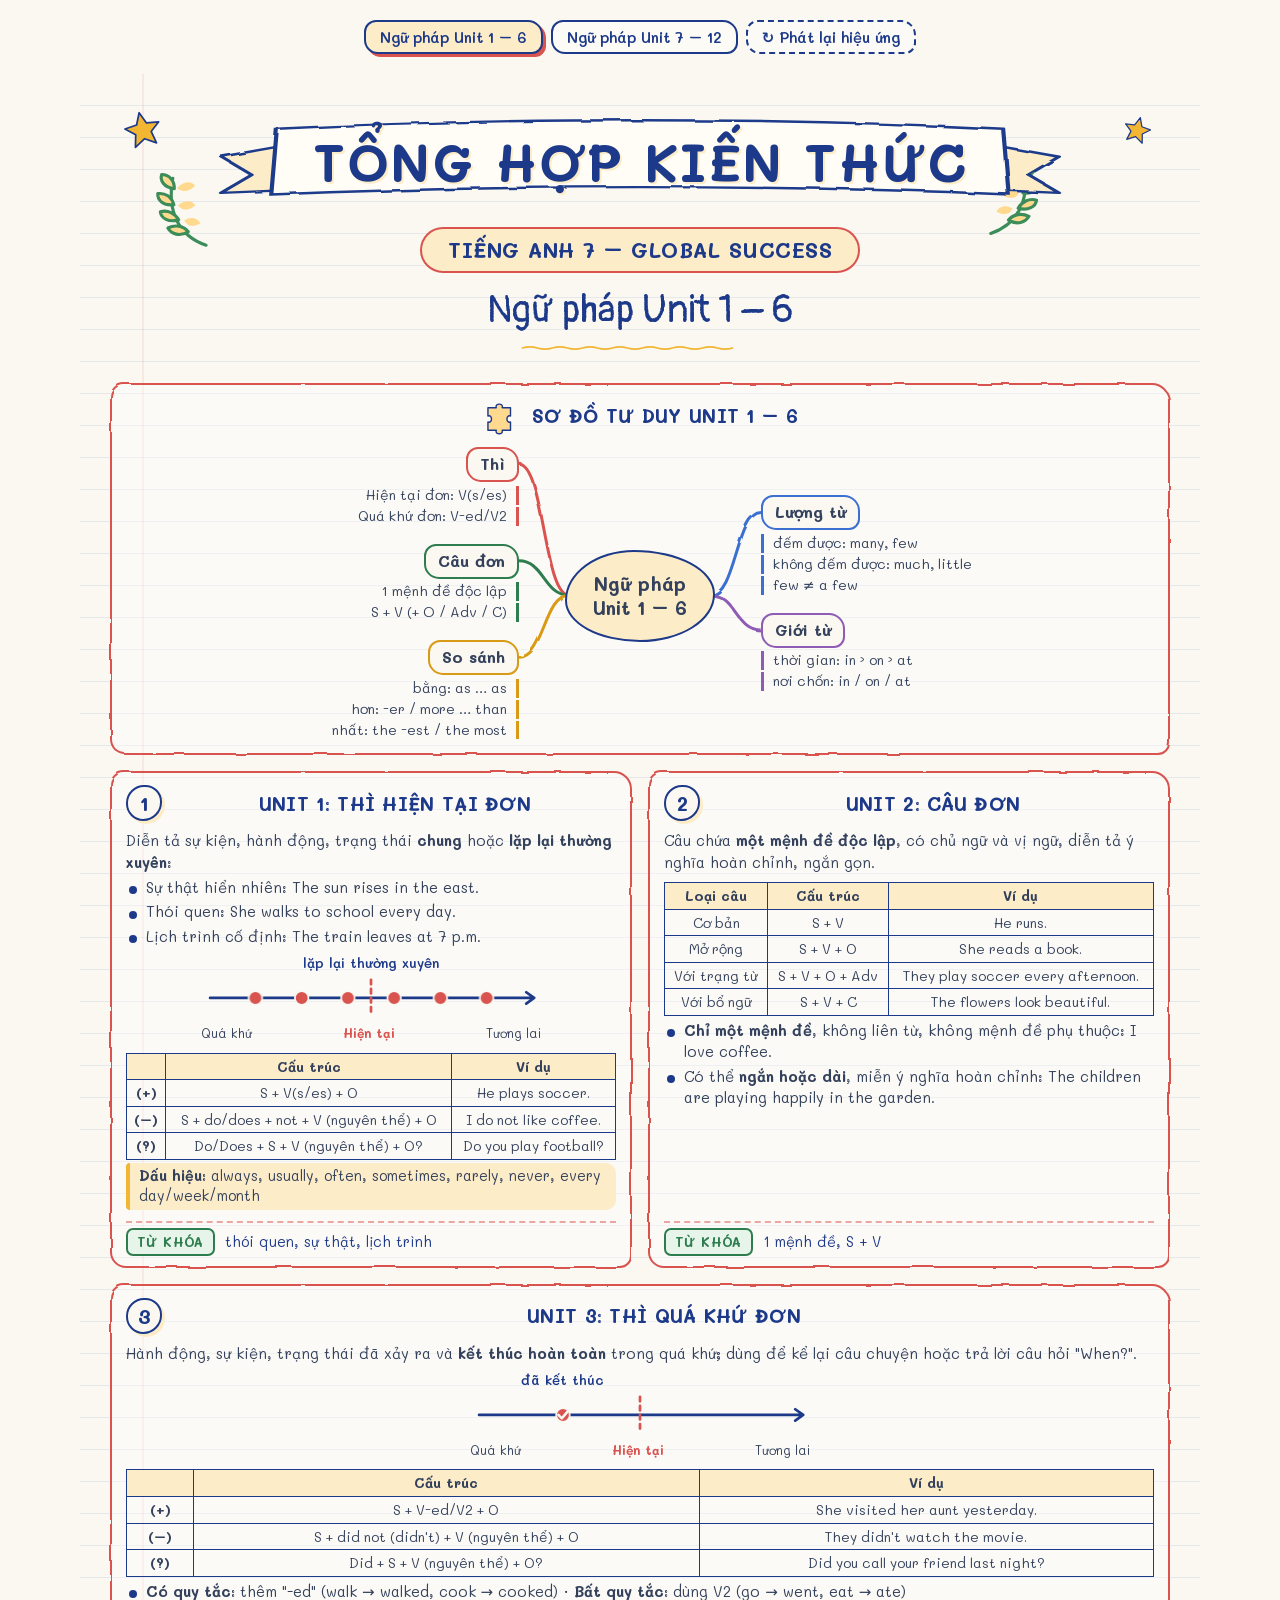
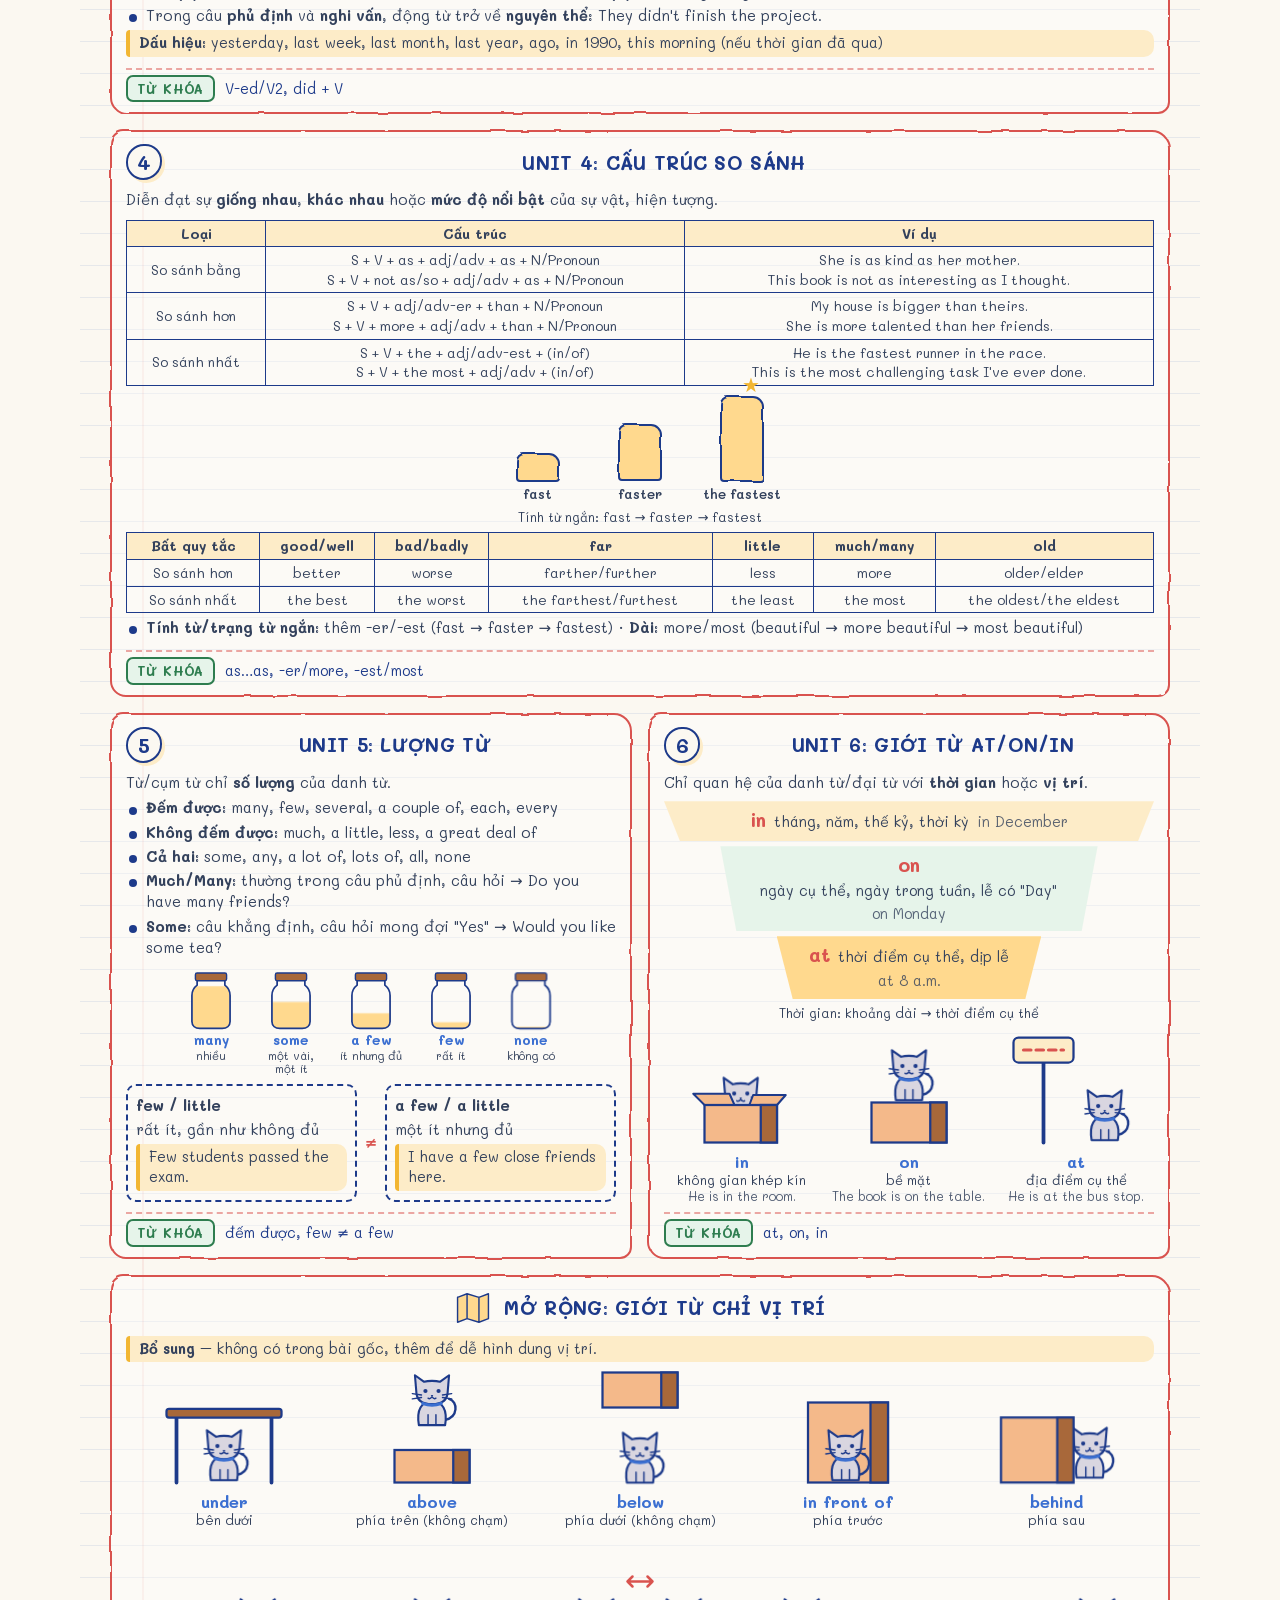
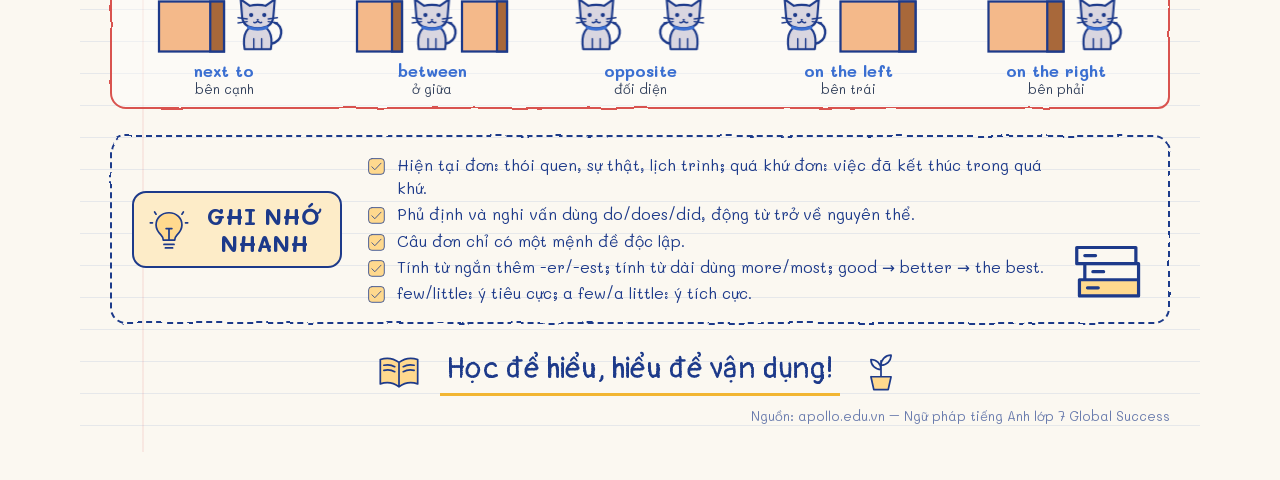
==== commit e128c10f: "Add visual audit step and fraction/flow/motion/jars/reorder visuals - SKILL.md: mandatory "Bước 2b —" ====
--- a/docs/ngu-phap-tieng-anh-7.html
+++ b/docs/ngu-phap-tieng-anh-7.html
@@ -221,7 +221,7 @@
 /* ---------- Hero ---------- */
 .hero{position:relative;text-align:center;padding:6px 0 18px}
 .banner{position:relative;display:inline-block;padding:20px 92px 24px;margin-top:4px}
-.banner svg{position:absolute;inset:0;width:100%;height:100%;overflow:visible;filter:url(#rough)}
+.banner>svg{position:absolute;inset:0;width:100%;height:100%;overflow:visible;filter:url(#rough)}
 .banner .ribbon{fill:var(--title-fill);stroke:var(--ink);stroke-width:3}
 .banner .ribbon-tail{fill:var(--accent-soft);stroke:var(--ink);stroke-width:3;stroke-linejoin:round}
 .banner h1{position:relative;font-weight:700;font-size:52px;letter-spacing:1.5px;line-height:1.05;color:var(--ink);
@@ -284,17 +284,20 @@
 .v-formula .tex{position:relative;font-size:1.35em;color:var(--ink);white-space:nowrap}
 .v-formula .note{position:relative;font-size:.9em;margin-top:2px}
 
-.v-numberline{position:relative;margin:10px 0 44px;height:60px}
-.v-numberline svg{width:100%;height:60px;overflow:visible}
+.v-numberline{margin:10px auto 6px;padding-bottom:14px;max-width:380px}
+.v-numberline .nl-box{position:relative;width:100%}
+.v-numberline .nl-box>svg{position:absolute;inset:0;width:100%;height:100%;overflow:visible}
 .v-numberline .axis{fill:none;stroke:var(--ink);stroke-width:2.4;stroke-linecap:round;stroke-linejoin:round}
 .v-numberline .pt{fill:var(--frame)}
 .v-numberline .arrowup{fill:none;stroke:var(--ink);stroke-width:1.8;stroke-linecap:round}
-.v-numberline .tick,.v-numberline .plabel{position:absolute;transform:translateX(-50%);white-space:nowrap;font-weight:600}
-.v-numberline .tick{top:-6px;font-size:15px}
-.v-numberline .plabel{top:62px;font-size:14px}
-
+.v-numberline .nl-arc{fill:none;stroke:var(--frame);stroke-width:2.2;stroke-dasharray:5 4;stroke-linecap:round}
+.v-numberline .tick,.v-numberline .plabel,.v-numberline .arc-label{position:absolute;transform:translate(-50%,-50%);white-space:nowrap;font-weight:600}
+.v-numberline .tick{font-size:15px}
+.v-numberline .plabel{font-size:14px}
+.v-numberline .arc-label{font-size:13px;color:var(--frame);background:var(--paper);padding:0 3px;border-radius:6px}
+.v-numberline .nl-cap{text-align:center;font-size:13.5px;color:var(--ink-soft);margin-top:2px}
 .v-nested{position:relative;margin:8px auto 0;width:100%;max-width:300px}
-.v-nested svg{display:block;width:100%;overflow:visible;filter:url(#rough)}
+.v-nested>svg{display:block;width:100%;overflow:visible;filter:url(#rough)}
 .v-nested .ring{fill:var(--accent-soft);stroke:var(--ink);stroke-width:2.4}
 .v-nested .ring.r1{fill:var(--paper)}
 .v-nested .ring.r2{fill:var(--ring-inner)}
@@ -333,7 +336,7 @@
 
 .v-graph{margin:8px auto 0;max-width:320px}
 .v-graph .gbox{position:relative}
-.v-graph svg{display:block;width:100%;overflow:visible}
+.v-graph .gbox>svg{display:block;width:100%;overflow:visible}
 .v-graph .axis{fill:none;stroke:var(--ink);stroke-width:2.2;stroke-linecap:round;stroke-linejoin:round}
 .v-graph .gline{fill:none;stroke:var(--frame);stroke-width:3;stroke-linecap:round;stroke-linejoin:round;filter:url(#rough)}
 .v-graph .gline.g1{stroke:var(--chip)}
@@ -350,13 +353,13 @@
 .v-equation .term{border:2px solid var(--ink);border-radius:10px 14px 9px 13px;padding:2px 9px;background:var(--accent-soft);font-weight:600}
 .v-equation .plus{font-weight:700;color:var(--frame)}
 .v-equation .eq-arrow{display:flex;flex-direction:column;align-items:center;min-width:90px}
-.v-equation .eq-arrow svg{width:100%;min-width:90px;height:14px}
+.v-equation .eq-arrow>svg{width:100%;min-width:90px;height:14px}
 .v-equation .eq-arrow path{fill:none;stroke:var(--frame);stroke-width:2.4;stroke-linecap:round;stroke-linejoin:round}
 .v-equation .over,.v-equation .under{font-size:12.5px;white-space:nowrap}
 /* Thẻ hẹp (1 cột): phương trình xếp dọc, mũi tên chỉ xuống, điều kiện hai bên. */
 .cols-3 .card:not(.span-2):not(.span-3) .v-equation{flex-direction:column;gap:2px}
 .cols-3 .card:not(.span-2):not(.span-3) .v-equation .eq-arrow{flex-direction:row;gap:6px;min-width:0;height:44px}
-.cols-3 .card:not(.span-2):not(.span-3) .v-equation .eq-arrow svg{width:40px;min-width:40px;transform:rotate(90deg);margin:0 -12px}
+.cols-3 .card:not(.span-2):not(.span-3) .v-equation .eq-arrow>svg{width:40px;min-width:40px;transform:rotate(90deg);margin:0 -12px}
 .cols-3 .card:not(.span-2):not(.span-3) .v-equation .over{order:-1}
 
 /* ---------- Chế độ dày ---------- */
@@ -376,7 +379,7 @@
 
 /* ---------- Trục thời gian ---------- */
 .v-timeline{position:relative;margin:6px auto 4px;padding-top:20px;max-width:340px}
-.v-timeline svg{display:block;width:100%;overflow:visible}
+.v-timeline>svg{display:block;width:100%;overflow:visible}
 .v-timeline .tl-axis{fill:none;stroke:var(--ink);stroke-width:2.4;stroke-linecap:round;stroke-linejoin:round}
 .v-timeline .tl-now{stroke:var(--frame);stroke-width:2.4;stroke-dasharray:4 4;stroke-linecap:round}
 .v-timeline .tl-dot{fill:var(--frame);stroke:var(--paper);stroke-width:1.5}
@@ -396,7 +399,7 @@
 .v-positions{display:grid;grid-template-columns:repeat(var(--cols,4),minmax(0,1fr));gap:10px 12px;margin-top:8px}
 @media (max-width:620px){.v-positions{grid-template-columns:repeat(auto-fill,minmax(96px,1fr))}}
 .pos-tile{margin:0;text-align:center}
-.pos-tile svg{display:block;width:100%;max-width:150px;margin:0 auto;overflow:visible}
+.pos-tile>svg{display:block;width:100%;max-width:150px;margin:0 auto;overflow:visible}
 .pos-tile figcaption{display:flex;flex-direction:column;line-height:1.25;margin-top:2px}
 .pos-tile figcaption b{color:var(--collar);font-size:16px}
 .pos-tile figcaption span{font-size:13px;color:var(--ink-soft)}
@@ -456,6 +459,64 @@
   .mm-col,.mm-left{align-items:flex-start;text-align:left;padding-left:22px}
   .content .mm-left .mm-items li{padding:0 0 0 9px;border-right:0;border-left:3px solid var(--bc,var(--ink))}
 }
+
+/* ---------- Bánh phân số ---------- */
+.v-fraction{display:flex;align-items:center;justify-content:center;gap:12px;margin-top:8px}
+.fr-legend{min-width:0}
+.v-fraction>svg{width:88px;height:88px;flex:none;overflow:visible}
+.fr-slice{fill:var(--paper);stroke:var(--ink);stroke-width:1.8;stroke-linejoin:round}
+.fr-slice.on{fill:var(--icon-fill)}
+.fr-legend{font-size:14.5px;line-height:1.4}
+.fr-legend .fr-tex{font-size:1.3em;margin-bottom:2px}
+
+/* ---------- Lấy vào → quá trình → thải ra ---------- */
+.v-flow{display:flex;align-items:center;justify-content:center;gap:6px;margin-top:10px;flex-wrap:wrap}
+.fl-side{display:flex;flex-direction:column;gap:5px;align-items:stretch}
+.fl-cap{font-size:12.5px;color:var(--ink-soft);text-align:center}
+.fl-chip{border:2px solid var(--ink);border-radius:10px 13px 9px 12px;padding:2px 9px;font-size:14px;font-weight:600;text-align:center;background:var(--chip-bg)}
+.fl-chip.out{background:var(--icon-fill)}
+.fl-arrow{width:34px;height:14px;flex:none}
+.fl-arrow path{fill:none;stroke:var(--frame);stroke-width:2.4;stroke-linecap:round;stroke-linejoin:round}
+.fl-center{display:flex;flex-direction:column;align-items:center;text-align:center;font-size:14px}
+.fl-center .doodle.big{width:64px;height:64px}
+.fl-center span{font-size:12.5px;color:var(--ink-soft)}
+
+/* ---------- Chuyển động theo mốc ---------- */
+.v-motion{display:flex;flex-direction:column;gap:6px;margin-top:8px}
+.v-motion.vertical{flex-direction:row;justify-content:center;gap:18px;align-items:flex-start}
+.mv-row{display:flex;flex-direction:column;align-items:center}
+.v-motion:not(.vertical) .mv-row>svg{width:100%;max-width:340px}
+.v-motion.vertical .mv-row>svg{width:84px}
+.mv-label{font-size:13.5px;font-weight:700;align-self:flex-start}
+.v-motion.vertical .mv-label{align-self:center}
+.mv-note,.mv-cap{font-size:12.5px;color:var(--ink-soft);text-align:center}
+.mv-ground{fill:none;stroke:var(--ink);stroke-width:2;stroke-linecap:round;stroke-dasharray:2 5}
+.mv-tick{fill:none;stroke:var(--ink-soft);stroke-width:1.6;stroke-linecap:round}
+.mv-t{font:600 10px 'Mali',sans-serif;fill:var(--ink-soft)}
+.mv-ball{fill:var(--frame);stroke:var(--ink);stroke-width:1.6}
+.car-body{fill:var(--frame);stroke:var(--ink);stroke-width:1.5;stroke-linejoin:round}
+.car-win{fill:var(--paper);stroke:var(--ink);stroke-width:1.1}
+.car-wheel{fill:var(--ink);stroke:var(--paper);stroke-width:1.2}
+
+/* ---------- Lọ số lượng ---------- */
+.v-jars{display:flex;justify-content:center;gap:4px 10px;flex-wrap:wrap;margin-top:8px}
+.jar{margin:0;width:70px;text-align:center}
+.jar>svg{width:52px;height:66px;display:block;margin:0 auto;overflow:visible}
+.jar-glass{fill:none;stroke:var(--ink);stroke-width:2}
+.jar-fill{fill:var(--icon-fill)}
+.jar-lid{fill:var(--box-side);stroke:var(--ink);stroke-width:1.6}
+.jar figcaption{display:flex;flex-direction:column;line-height:1.2}
+.jar figcaption b{font-size:13.5px;color:var(--collar)}
+.jar figcaption span{font-size:11.5px;color:var(--ink-soft)}
+
+/* ---------- Đảo trật tự từ ---------- */
+.v-reorder{display:flex;flex-direction:column;align-items:center;gap:2px;margin-top:8px}
+.ro-row{display:flex;flex-wrap:wrap;justify-content:center;gap:5px}
+.ro-chip{border:2px solid var(--ink);border-radius:9px 12px 8px 11px;padding:1px 9px;font-size:14.5px;background:var(--card-bg)}
+.ro-chip.moved{background:var(--accent-soft);border-color:var(--frame);font-weight:700}
+.ro-mid{display:flex;align-items:center;gap:6px;font-size:12.5px;color:var(--ink-soft)}
+.ro-mid>svg{width:18px;height:24px}
+.ro-mid path{fill:none;stroke:var(--frame);stroke-width:2.4;stroke-linecap:round;stroke-linejoin:round}
 
 /* Bản web: bố cục co giãn + hình động. Mọi hiệu ứng nằm dưới .anim (chỉ bật khi người xem
    không chọn "giảm chuyển động"); trạng thái nghỉ luôn là poster đầy đủ, đọc được ngay. */
@@ -562,7 +623,7 @@
 
 /* Quy trình, phương trình */
 .anim .play .v-steps .step-wrap{animation:sk-drop .45s ease-out both;animation-delay:calc(.3s + var(--i,0) * .25s)}
-.anim .v-steps .arr-head,.anim .v-equation .eq-arrow svg{animation:sk-nudge 1.4s ease-in-out infinite}
+.anim .v-steps .arr-head,.anim .v-equation .eq-arrow>svg{animation:sk-nudge 1.4s ease-in-out infinite}
 
 /* Ghi nhớ nhanh */
 .anim .recap.play li{animation:sk-row .45s ease-out both;animation-delay:calc(.2s + var(--i,0) * .15s)}
@@ -593,11 +654,29 @@
 .anim .play .mm-node{animation:sk-pop .5s ease-out both;animation-delay:calc(.6s + var(--b,0) * .12s)}
 .anim .play .mm-items{animation:sk-row .45s ease-out both;animation-delay:calc(.8s + var(--b,0) * .12s)}
 
+/* Bánh phân số, sơ đồ lấy vào → thải ra */
+@keyframes sk-fill{from{fill:var(--paper)}}
+.anim .play .fr-slice.on{animation:sk-fill .35s ease-out both;animation-delay:calc(.4s + var(--i,0) * .18s)}
+@keyframes sk-from-l{from{transform:translateX(-14px);opacity:.2}to{transform:none;opacity:1}}
+@keyframes sk-from-r{from{transform:translateX(14px);opacity:.2}to{transform:none;opacity:1}}
+.anim .play .fl-chip.in{animation:sk-from-l .5s ease-out both;animation-delay:calc(.3s + var(--i,0) * .15s)}
+.anim .play .fl-chip.out{animation:sk-from-r .5s ease-out both;animation-delay:calc(1s + var(--i,0) * .15s)}
+.anim .fl-arrow{animation:sk-nudge 1.4s ease-in-out infinite}
+.anim .play .fl-center .doodle{animation:sk-pop .55s .7s ease-out both}
+
+/* Chuyển động theo mốc, lọ, đảo trật tự, cung trục số */
+.anim .play .mv-obj{animation:sk-pop .35s ease-out both;animation-delay:calc(.3s + var(--k,0) * .2s + var(--i,0) * .28s);transform-box:fill-box;transform-origin:center}
+.anim .play .jar-fill{animation:sk-rise .9s ease-out both;animation-delay:calc(.3s + var(--i,0) * .15s);transform-box:fill-box;transform-origin:bottom}
+.anim .play .ro-chip.moved{animation:sk-hop .7s ease-out both;animation-delay:.8s}
+.anim .play .ro-to .ro-chip:not(.moved){animation:sk-row .45s ease-out both;animation-delay:calc(.5s + var(--i,0) * .08s)}
+.anim .play .nl-arc{animation:sk-fade-in .6s ease-out both;animation-delay:calc(.6s + var(--i,0) * .25s)}
+@keyframes sk-fade-in{from{opacity:0}to{opacity:1}}
+
 @media (prefers-reduced-motion:reduce){.anim *{animation:none!important;transition:none!important}}
 
-:root{--box:#f4b98a;--box-side:#a8683a;--cat:#d9d6e0;--collar:#3b6fd1;--card-bg:rgba(255,255,255,.35);--ring-inner:#e6f4ea;--leaf:#3c8d5a;--icon-fill:#ffd98e;--paper:#fbf8f1;--line:rgba(120,150,200,.16);--ink:#1d3a8a;--ink-soft:#33415c;--frame:#d9534f;--accent:#f2b632;--accent-soft:#fdecc8;--chip:#2e7d4f;--chip-bg:#e6f4ea;--mark:rgba(253,224,71,.55);--title-fill:#fffdf6;color-scheme:light}
-@media (prefers-color-scheme:dark){:root:not([data-theme="light"]){--box:#d9a273;--box-side:#8a5a35;--cat:#cfd3d8;--collar:#f6d27a;--card-bg:rgba(0,0,0,.08);--ring-inner:rgba(168,213,186,.22);--leaf:#a8d5ba;--icon-fill:rgba(246,210,122,.35);--paper:#2f4a3c;--line:rgba(255,255,255,.05);--ink:#f5f2e8;--ink-soft:#dfe7dc;--frame:#f6d27a;--accent:#f6d27a;--accent-soft:rgba(246,210,122,.18);--chip:#2f4a3c;--chip-bg:#a8d5ba;--mark:rgba(246,210,122,.35);--title-fill:#3a5a49;color-scheme:dark}}
-:root[data-theme="dark"]{--box:#d9a273;--box-side:#8a5a35;--cat:#cfd3d8;--collar:#f6d27a;--card-bg:rgba(0,0,0,.08);--ring-inner:rgba(168,213,186,.22);--leaf:#a8d5ba;--icon-fill:rgba(246,210,122,.35);--paper:#2f4a3c;--line:rgba(255,255,255,.05);--ink:#f5f2e8;--ink-soft:#dfe7dc;--frame:#f6d27a;--accent:#f6d27a;--accent-soft:rgba(246,210,122,.18);--chip:#2f4a3c;--chip-bg:#a8d5ba;--mark:rgba(246,210,122,.35);--title-fill:#3a5a49;color-scheme:dark}
+:root{--mm1:#d9534f;--mm2:#2e7d4f;--mm3:#d99a16;--mm4:#3b6fd1;--mm5:#8e5bb5;--mm6:#33415c;--box:#f4b98a;--box-side:#a8683a;--cat:#d9d6e0;--collar:#3b6fd1;--card-bg:rgba(255,255,255,.35);--ring-inner:#e6f4ea;--leaf:#3c8d5a;--icon-fill:#ffd98e;--paper:#fbf8f1;--line:rgba(120,150,200,.16);--ink:#1d3a8a;--ink-soft:#33415c;--frame:#d9534f;--accent:#f2b632;--accent-soft:#fdecc8;--chip:#2e7d4f;--chip-bg:#e6f4ea;--mark:rgba(253,224,71,.55);--title-fill:#fffdf6;color-scheme:light}
+@media (prefers-color-scheme:dark){:root:not([data-theme="light"]){--mm1:#f6d27a;--mm2:#a8d5ba;--mm3:#f4a6a6;--mm4:#9cc7f0;--mm5:#d7b8f3;--mm6:#dfe7dc;--box:#d9a273;--box-side:#8a5a35;--cat:#cfd3d8;--collar:#f6d27a;--card-bg:rgba(0,0,0,.08);--ring-inner:rgba(168,213,186,.22);--leaf:#a8d5ba;--icon-fill:rgba(246,210,122,.35);--paper:#2f4a3c;--line:rgba(255,255,255,.05);--ink:#f5f2e8;--ink-soft:#dfe7dc;--frame:#f6d27a;--accent:#f6d27a;--accent-soft:rgba(246,210,122,.18);--chip:#2f4a3c;--chip-bg:#a8d5ba;--mark:rgba(246,210,122,.35);--title-fill:#3a5a49;color-scheme:dark}}
+:root[data-theme="dark"]{--mm1:#f6d27a;--mm2:#a8d5ba;--mm3:#f4a6a6;--mm4:#9cc7f0;--mm5:#d7b8f3;--mm6:#dfe7dc;--box:#d9a273;--box-side:#8a5a35;--cat:#cfd3d8;--collar:#f6d27a;--card-bg:rgba(0,0,0,.08);--ring-inner:rgba(168,213,186,.22);--leaf:#a8d5ba;--icon-fill:rgba(246,210,122,.35);--paper:#2f4a3c;--line:rgba(255,255,255,.05);--ink:#f5f2e8;--ink-soft:#dfe7dc;--frame:#f6d27a;--accent:#f6d27a;--accent-soft:rgba(246,210,122,.18);--chip:#2f4a3c;--chip-bg:#a8d5ba;--mark:rgba(246,210,122,.35);--title-fill:#3a5a49;color-scheme:dark}
 </style>
 </head>
 <body>
@@ -692,7 +771,32 @@
     </section>
     <section class="card" style="--n:5">
       <header><span class="num">5</span><h3>Unit 5: Lượng từ</h3></header>
-      <div class="content"><p>Từ/cụm từ chỉ <b>số lượng</b> của danh từ.</p><ul><li><b>Đếm được:</b> many, few, several, a couple of, each, every</li><li><b>Không đếm được:</b> much, a little, less, a great deal of</li><li><b>Cả hai:</b> some, any, a lot of, lots of, all, none</li><li><b>Much/Many:</b> thường trong câu phủ định, câu hỏi → Do you have many friends?</li><li><b>Some:</b> câu khẳng định, câu hỏi mong đợi "Yes" → Would you like some tea?</li></ul><div class="v-compare"><div><p><b>few / little</b></p><p>rất ít, gần như không đủ</p><p class="callout">Few students passed the exam.</p></div><span class="vs">≠</span><div><p><b>a few / a little</b></p><p>một ít nhưng đủ</p><p class="callout">I have a few close friends here.</p></div></div></div>
+      <div class="content"><p>Từ/cụm từ chỉ <b>số lượng</b> của danh từ.</p><ul><li><b>Đếm được:</b> many, few, several, a couple of, each, every</li><li><b>Không đếm được:</b> much, a little, less, a great deal of</li><li><b>Cả hai:</b> some, any, a lot of, lots of, all, none</li><li><b>Much/Many:</b> thường trong câu phủ định, câu hỏi → Do you have many friends?</li><li><b>Some:</b> câu khẳng định, câu hỏi mong đợi "Yes" → Would you like some tea?</li></ul><div class="v-jars"><figure class="jar" style="--i:0;--f:0.9"><svg viewBox="0 0 60 76" aria-hidden="true">
+        <defs><clipPath id="jc090"><path d="M14 16h32v6c4 3 6 7 6 12v30c0 5-4 8-9 8H17c-5 0-9-3-9-8V34c0-5 2-9 6-12z"/></clipPath></defs>
+        <rect class="jar-fill" x="0" y="23.2" width="60" height="52.8" clip-path="url(#jc090)"/>
+        <path class="jar-glass" d="M14 16h32v6c4 3 6 7 6 12v30c0 5-4 8-9 8H17c-5 0-9-3-9-8V34c0-5 2-9 6-12z"/>
+        <rect class="jar-lid" x="12" y="8" width="36" height="9" rx="2"/>
+      </svg><figcaption><b>many</b><span>nhiều</span></figcaption></figure><figure class="jar" style="--i:1;--f:0.55"><svg viewBox="0 0 60 76" aria-hidden="true">
+        <defs><clipPath id="jc155"><path d="M14 16h32v6c4 3 6 7 6 12v30c0 5-4 8-9 8H17c-5 0-9-3-9-8V34c0-5 2-9 6-12z"/></clipPath></defs>
+        <rect class="jar-fill" x="0" y="41.4" width="60" height="34.6" clip-path="url(#jc155)"/>
+        <path class="jar-glass" d="M14 16h32v6c4 3 6 7 6 12v30c0 5-4 8-9 8H17c-5 0-9-3-9-8V34c0-5 2-9 6-12z"/>
+        <rect class="jar-lid" x="12" y="8" width="36" height="9" rx="2"/>
+      </svg><figcaption><b>some</b><span>một vài, một ít</span></figcaption></figure><figure class="jar" style="--i:2;--f:0.3"><svg viewBox="0 0 60 76" aria-hidden="true">
+        <defs><clipPath id="jc230"><path d="M14 16h32v6c4 3 6 7 6 12v30c0 5-4 8-9 8H17c-5 0-9-3-9-8V34c0-5 2-9 6-12z"/></clipPath></defs>
+        <rect class="jar-fill" x="0" y="54.4" width="60" height="21.6" clip-path="url(#jc230)"/>
+        <path class="jar-glass" d="M14 16h32v6c4 3 6 7 6 12v30c0 5-4 8-9 8H17c-5 0-9-3-9-8V34c0-5 2-9 6-12z"/>
+        <rect class="jar-lid" x="12" y="8" width="36" height="9" rx="2"/>
+      </svg><figcaption><b>a few</b><span>ít nhưng đủ</span></figcaption></figure><figure class="jar" style="--i:3;--f:0.1"><svg viewBox="0 0 60 76" aria-hidden="true">
+        <defs><clipPath id="jc310"><path d="M14 16h32v6c4 3 6 7 6 12v30c0 5-4 8-9 8H17c-5 0-9-3-9-8V34c0-5 2-9 6-12z"/></clipPath></defs>
+        <rect class="jar-fill" x="0" y="64.8" width="60" height="11.2" clip-path="url(#jc310)"/>
+        <path class="jar-glass" d="M14 16h32v6c4 3 6 7 6 12v30c0 5-4 8-9 8H17c-5 0-9-3-9-8V34c0-5 2-9 6-12z"/>
+        <rect class="jar-lid" x="12" y="8" width="36" height="9" rx="2"/>
+      </svg><figcaption><b>few</b><span>rất ít</span></figcaption></figure><figure class="jar" style="--i:4;--f:0"><svg viewBox="0 0 60 76" aria-hidden="true">
+        <defs><clipPath id="jc40"><path d="M14 16h32v6c4 3 6 7 6 12v30c0 5-4 8-9 8H17c-5 0-9-3-9-8V34c0-5 2-9 6-12z"/></clipPath></defs>
+        <rect class="jar-fill" x="0" y="70.0" width="60" height="6.0" clip-path="url(#jc40)"/>
+        <path class="jar-glass" d="M14 16h32v6c4 3 6 7 6 12v30c0 5-4 8-9 8H17c-5 0-9-3-9-8V34c0-5 2-9 6-12z"/>
+        <rect class="jar-lid" x="12" y="8" width="36" height="9" rx="2"/>
+      </svg><figcaption><b>none</b><span>không có</span></figcaption></figure></div><div class="v-compare"><div><p><b>few / little</b></p><p>rất ít, gần như không đủ</p><p class="callout">Few students passed the exam.</p></div><span class="vs">≠</span><div><p><b>a few / a little</b></p><p>một ít nhưng đủ</p><p class="callout">I have a few close friends here.</p></div></div></div>
       <footer><span class="kw">TỪ KHÓA</span><span>đếm được, few ≠ a few</span></footer>
     </section>
     <section class="card" style="--n:6">
@@ -887,7 +991,15 @@
     </section>
     <section class="card span-2" style="--n:3">
       <header><span class="num">3</span><h3>Unit 9: Yes/No Questions</h3></header>
-      <div class="content"><p>Câu hỏi có thể trả lời bằng <b>Yes</b> (Có) hoặc <b>No</b> (Không); dùng để xác nhận hoặc bác bỏ thông tin.</p><div class="tbl"><table class="v-table"><tr><th>Loại câu</th><th>Cấu trúc</th><th>Cách dùng</th><th>Ví dụ</th></tr><tr style="--i:0"><td>Động từ "to be"</td><td>To be + S + ...?</td><td>Đứng đầu câu hỏi khi là động từ chính</td><td>Are you a student?<br>Was she at home yesterday?</td></tr><tr style="--i:1"><td>Động từ khuyết thiếu</td><td>Modal verb + S + V (nguyên thể) + ...?</td><td>Modal đứng đầu, sau đó chủ ngữ và V nguyên thể</td><td>Can you swim?<br>Should I call him now?</td></tr><tr style="--i:2"><td>Động từ thường</td><td>Do/Does/Did + S + V (nguyên thể) + ...?</td><td>Cần trợ động từ do/does/did</td><td>Do they play football?<br>Did she watch the movie last night?</td></tr><tr style="--i:3"><td>Hiện tại hoàn thành</td><td>Have/Has + S + V3/V-ed + ...?</td><td>Dùng trợ động từ have/has</td><td>Have you ever visited Japan?<br>Has he finished his homework?</td></tr></table></div></div>
+      <div class="content"><p>Câu hỏi có thể trả lời bằng <b>Yes</b> (Có) hoặc <b>No</b> (Không); dùng để xác nhận hoặc bác bỏ thông tin.</p><div class="v-reorder">
+    <div class="ro-row ro-from"><span class="ro-chip" style="--i:0">You</span><span class="ro-chip" style="--i:1">are</span><span class="ro-chip" style="--i:2">a student</span><span class="ro-chip" style="--i:3">.</span></div>
+    <div class="ro-mid"><svg viewBox="0 0 24 30" aria-hidden="true"><path d="M12 2v24M5 19l7 7 7-7"/></svg><span>"to be" đứng đầu câu</span></div>
+    <div class="ro-row ro-to"><span class="ro-chip moved" style="--i:0">Are</span><span class="ro-chip" style="--i:1">you</span><span class="ro-chip" style="--i:2">a student</span><span class="ro-chip" style="--i:3">?</span></div>
+  </div><div class="v-reorder">
+    <div class="ro-row ro-from"><span class="ro-chip" style="--i:0">They</span><span class="ro-chip" style="--i:1">play</span><span class="ro-chip" style="--i:2">football</span><span class="ro-chip" style="--i:3">.</span></div>
+    <div class="ro-mid"><svg viewBox="0 0 24 30" aria-hidden="true"><path d="M12 2v24M5 19l7 7 7-7"/></svg><span>thêm trợ động từ "do" ở đầu câu</span></div>
+    <div class="ro-row ro-to"><span class="ro-chip moved" style="--i:0">Do</span><span class="ro-chip" style="--i:1">they</span><span class="ro-chip" style="--i:2">play</span><span class="ro-chip" style="--i:3">football</span><span class="ro-chip" style="--i:4">?</span></div>
+  </div><div class="tbl"><table class="v-table"><tr><th>Loại câu</th><th>Cấu trúc</th><th>Cách dùng</th><th>Ví dụ</th></tr><tr style="--i:0"><td>Động từ "to be"</td><td>To be + S + ...?</td><td>Đứng đầu câu hỏi khi là động từ chính</td><td>Are you a student?<br>Was she at home yesterday?</td></tr><tr style="--i:1"><td>Động từ khuyết thiếu</td><td>Modal verb + S + V (nguyên thể) + ...?</td><td>Modal đứng đầu, sau đó chủ ngữ và V nguyên thể</td><td>Can you swim?<br>Should I call him now?</td></tr><tr style="--i:2"><td>Động từ thường</td><td>Do/Does/Did + S + V (nguyên thể) + ...?</td><td>Cần trợ động từ do/does/did</td><td>Do they play football?<br>Did she watch the movie last night?</td></tr><tr style="--i:3"><td>Hiện tại hoàn thành</td><td>Have/Has + S + V3/V-ed + ...?</td><td>Dùng trợ động từ have/has</td><td>Have you ever visited Japan?<br>Has he finished his homework?</td></tr></table></div></div>
       <footer><span class="kw">TỪ KHÓA</span><span>Yes/No, đứng đầu câu</span></footer>
     </section>
     <section class="card" style="--n:4">
@@ -937,7 +1049,7 @@
 // Vẽ đường nối cong cho sơ đồ tư duy (.v-mindmap) theo vị trí thật của các nút sau khi dàn trang.
 // Dùng chung cho bản PNG (build.mjs) và bản web (web.mjs); gọi lại khi đổi kích thước / đổi tab.
 function drawMindmaps() {
-  const COLORS = ['var(--frame)', 'var(--chip)', 'var(--accent)', 'var(--collar)', 'var(--leaf)', 'var(--ink-soft)'];
+  const COLORS = ['var(--mm1)', 'var(--mm2)', 'var(--mm3)', 'var(--mm4)', 'var(--mm5)', 'var(--mm6)'];
   for (const mm of document.querySelectorAll('.v-mindmap')) {
     const svg = mm.querySelector('.mm-links');
     const box = mm.getBoundingClientRect();
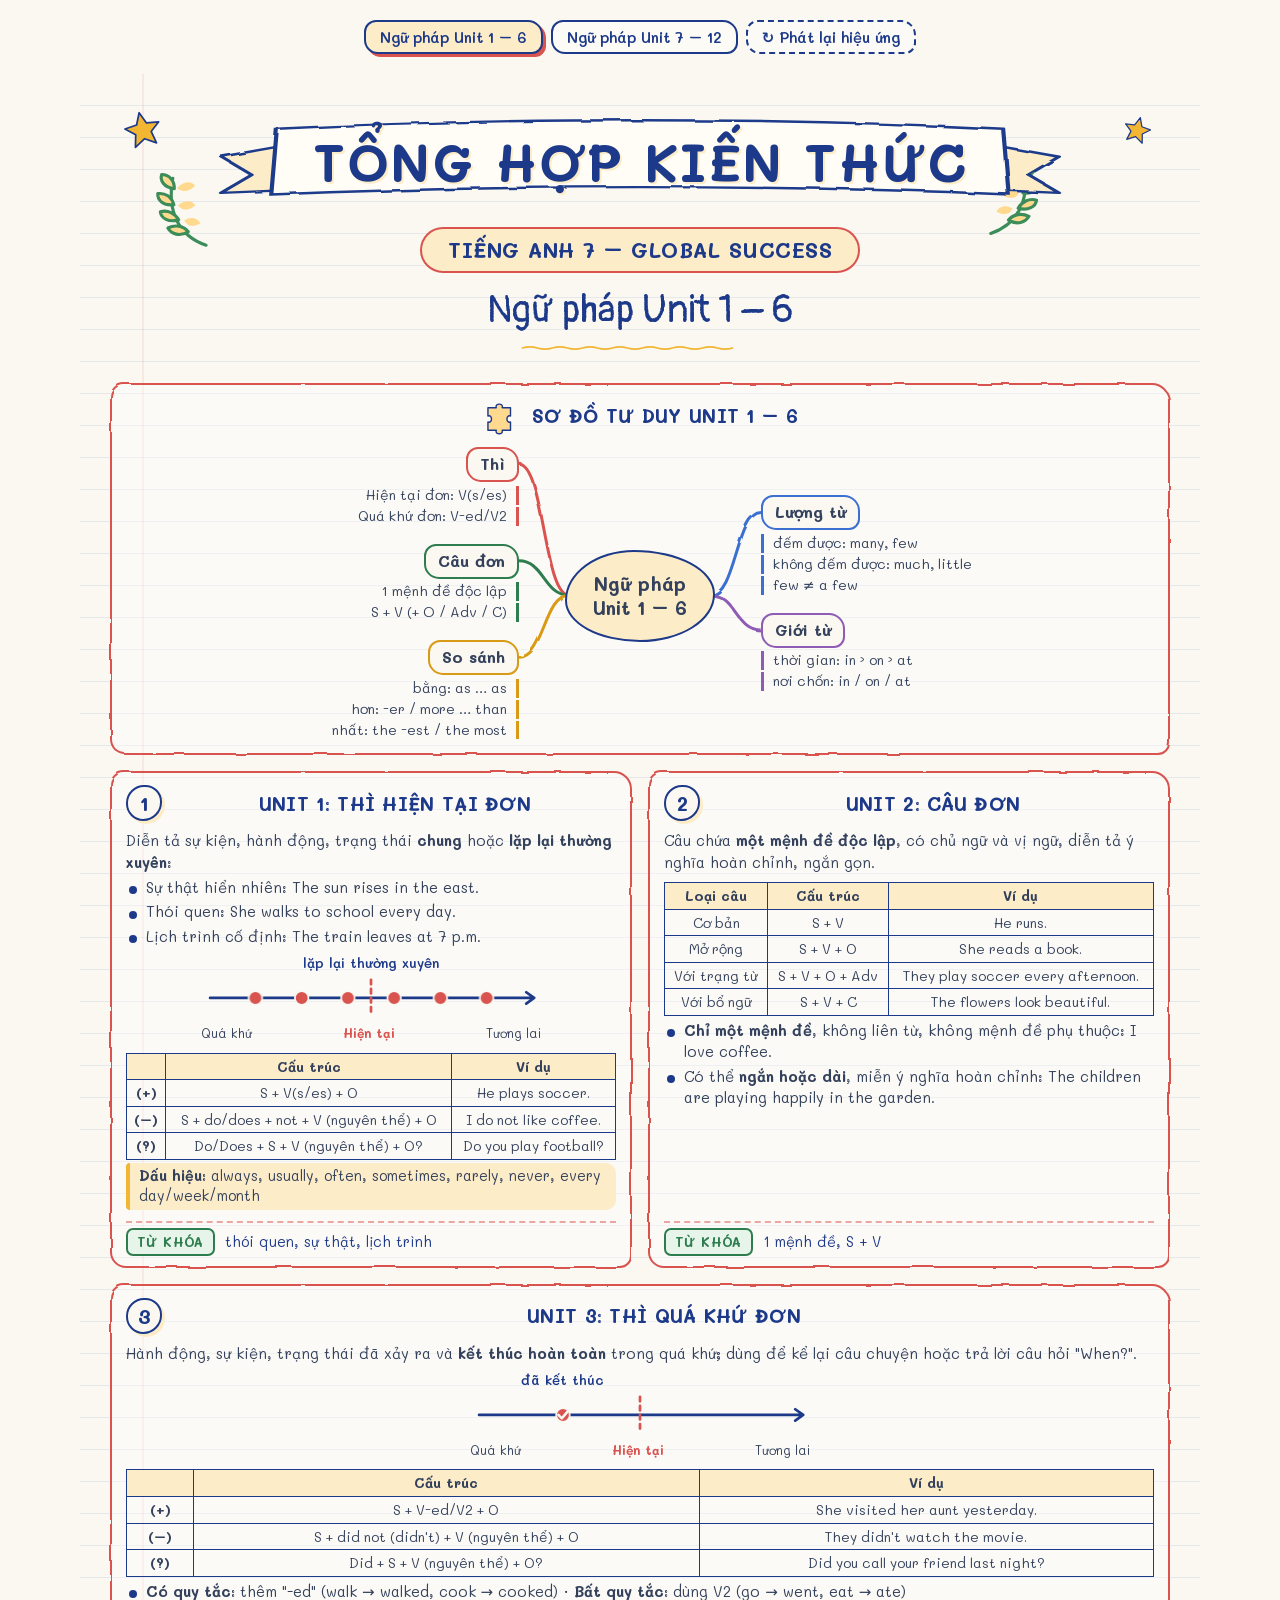
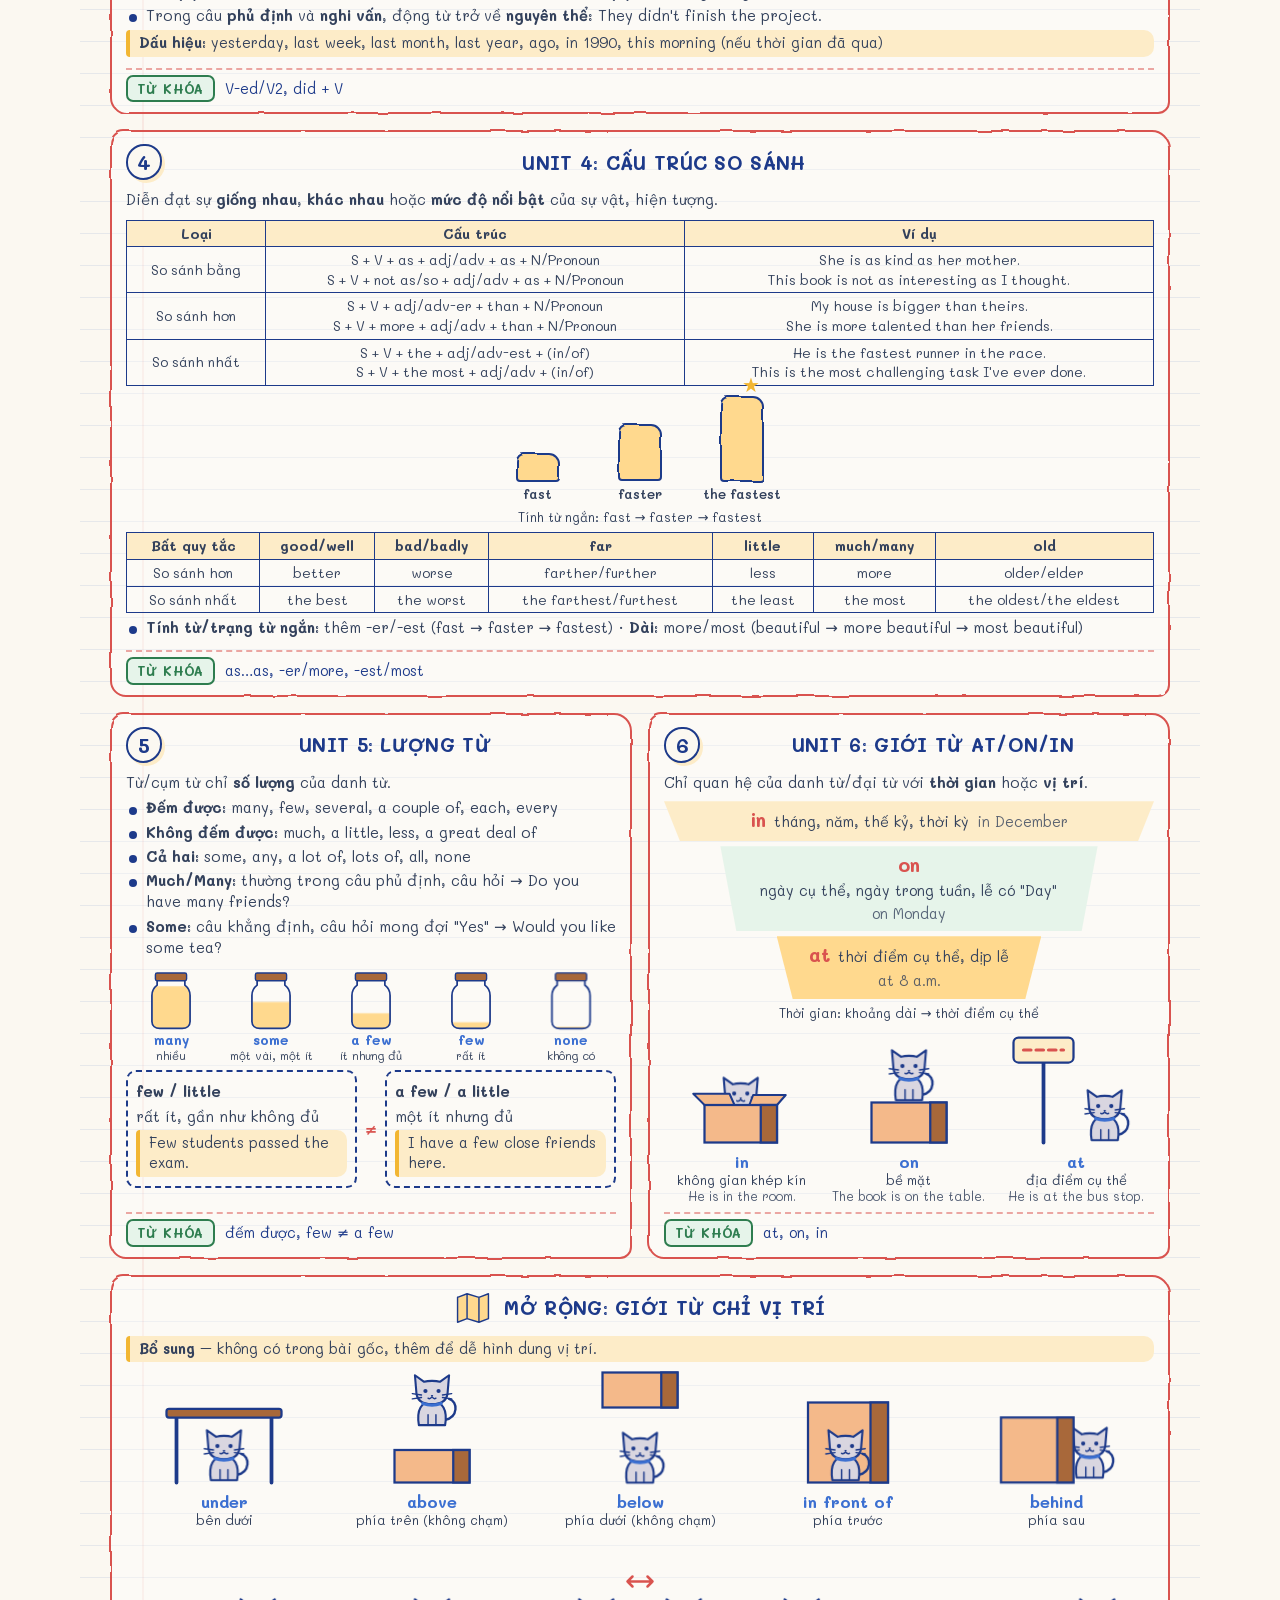
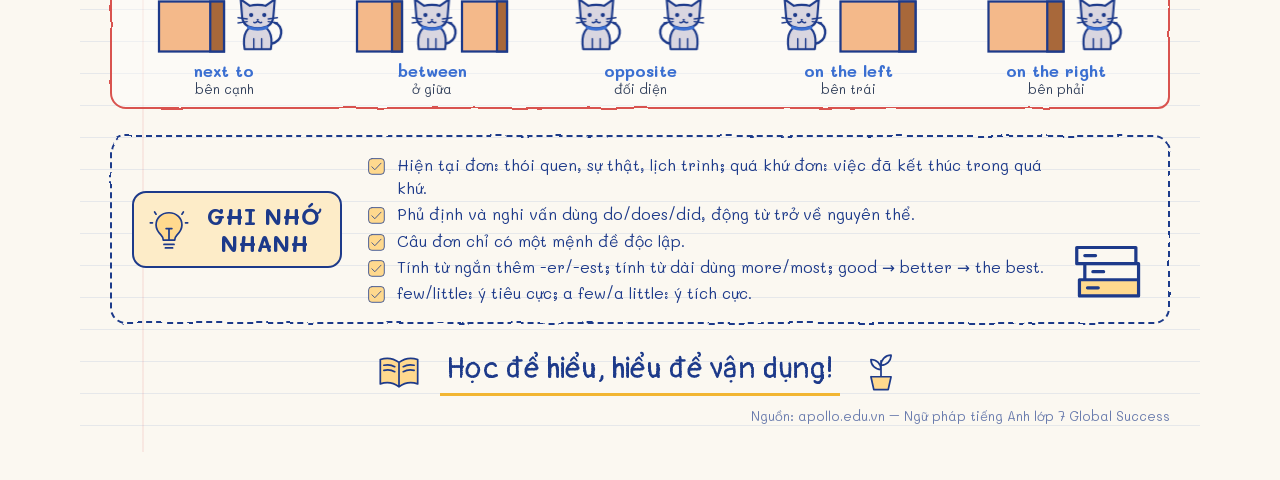
==== commit 943200de: "Add Toán 7 (KNTT) chapter posters I–X and web page; skill fixes - 10 chapter posters for Toán 7 from" ====
--- a/docs/ngu-phap-tieng-anh-7.html
+++ b/docs/ngu-phap-tieng-anh-7.html
@@ -278,7 +278,7 @@
 .v-icons{display:flex;gap:10px;justify-content:center;margin-top:8px}
 
 /* ---------- Visuals ---------- */
-.v-formula{position:relative;margin:10px auto 2px;padding:24px 50px;text-align:center;width:fit-content;max-width:100%}
+.v-formula{position:relative;margin:10px auto 2px;padding:24px clamp(50px,14%,90px);text-align:center;width:fit-content;max-width:100%}
 .v-formula .blob{position:absolute;inset:0;width:100%;height:100%;filter:url(#rough)}
 .v-formula .blob path{fill:var(--accent-soft);stroke:var(--ink);stroke-width:2.4}
 .v-formula .tex{position:relative;font-size:1.35em;color:var(--ink);white-space:nowrap}
@@ -500,7 +500,7 @@
 
 /* ---------- Lọ số lượng ---------- */
 .v-jars{display:flex;justify-content:center;gap:4px 10px;flex-wrap:wrap;margin-top:8px}
-.jar{margin:0;width:70px;text-align:center}
+.jar{margin:0;min-width:62px;max-width:96px;flex:1 1 0;text-align:center}
 .jar>svg{width:52px;height:66px;display:block;margin:0 auto;overflow:visible}
 .jar-glass{fill:none;stroke:var(--ink);stroke-width:2}
 .jar-fill{fill:var(--icon-fill)}
@@ -517,6 +517,51 @@
 .ro-mid{display:flex;align-items:center;gap:6px;font-size:12.5px;color:var(--ink-soft)}
 .ro-mid>svg{width:18px;height:24px}
 .ro-mid path{fill:none;stroke:var(--frame);stroke-width:2.4;stroke-linecap:round;stroke-linejoin:round}
+
+/* ---------- Hình học ---------- */
+.v-geometry{margin:8px auto 2px;text-align:center;max-width:300px}
+.v-geometry>svg{width:100%;overflow:visible}
+.v-geometry figcaption{font-size:13px;color:var(--ink-soft);margin-top:2px}
+.g-line,.g-poly{fill:none;stroke:var(--ink);stroke-width:2;stroke-linecap:round;stroke-linejoin:round}
+.g-poly.f1{fill:var(--accent-soft)}
+.g-poly.f2{fill:var(--chip-bg)}
+.g-poly.f3{fill:var(--icon-fill)}
+.g-line.dash,.g-poly.dash{stroke-dasharray:5 4;stroke-width:1.6}
+.g-mark,.g-right{fill:none;stroke:var(--frame);stroke-width:1.8;stroke-linecap:round;stroke-linejoin:round}
+.g-arc{fill:none;stroke:var(--frame);stroke-width:1.8}
+.g-arc.fill{fill:var(--icon-fill);fill-opacity:.85}
+.g-dot{fill:var(--ink)}
+.g-plabel,.g-alabel,.g-tlabel{font:700 12px 'Mali','Itim',sans-serif;fill:var(--ink);text-anchor:middle}
+.g-alabel{fill:var(--frame);font-size:10.5px}
+.g-tlabel{fill:var(--ink-soft);font-size:10.5px;font-weight:600}
+
+/* ---------- Biểu đồ quạt tròn, đoạn thẳng ---------- */
+.v-pie{display:flex;align-items:center;justify-content:center;gap:14px;flex-wrap:wrap;margin-top:8px}
+.v-pie>svg{width:112px;height:112px;flex:none}
+.pie-s{stroke:var(--paper);stroke-width:1.2}
+.pie-legend{list-style:none;margin:0;padding:0;font-size:13.5px;line-height:1.5}
+.content .pie-legend li{padding-left:0}
+.content .pie-legend li::before{content:none}
+.pie-legend .sw{display:inline-block;width:11px;height:11px;border-radius:3px;margin-right:6px;vertical-align:-1px;border:1.4px solid var(--ink)}
+.pie-cap,.lc-cap{flex-basis:100%;text-align:center;font-size:13px;color:var(--ink-soft)}
+.v-linechart{margin:8px auto 0;max-width:360px}
+.v-linechart>svg{width:100%;overflow:visible}
+.lc-axis{fill:none;stroke:var(--ink);stroke-width:2;stroke-linecap:round}
+.lc-grid{stroke:var(--line);stroke-width:1;stroke-dasharray:3 4}
+.lc-line{fill:none;stroke:var(--frame);stroke-width:2.6;stroke-linejoin:round;stroke-linecap:round}
+.lc-pt{fill:var(--frame);stroke:var(--paper);stroke-width:1.4}
+.lc-val{font:700 9.5px 'Mali',sans-serif;fill:var(--ink);text-anchor:middle}
+.lc-x{font:600 9.5px 'Mali',sans-serif;fill:var(--ink-soft);text-anchor:middle}
+.lc-unit{font:600 9px 'Mali',sans-serif;fill:var(--ink-soft);text-anchor:start}
+
+/* Thẻ rộng: trục số, hình học, biểu đồ được rộng theo */
+.span-2 .v-numberline,.span-3 .v-numberline{max-width:620px}
+.span-2 .v-geometry,.span-3 .v-geometry{max-width:460px}
+.span-2 .v-linechart,.span-3 .v-linechart{max-width:560px}
+.g-circle{fill:none;stroke:var(--ink);stroke-width:1.8}
+.g-circle.dash{stroke-dasharray:5 4;stroke-width:1.5}
+.lc-legend{display:flex;flex-wrap:wrap;justify-content:center;gap:4px 14px;font-size:13px}
+.lc-legend i{display:inline-block;width:14px;height:3px;border-radius:2px;margin-right:5px;vertical-align:4px}
 
 /* Bản web: bố cục co giãn + hình động. Mọi hiệu ứng nằm dưới .anim (chỉ bật khi người xem
    không chọn "giảm chuyển động"); trạng thái nghỉ luôn là poster đầy đủ, đọc được ngay. */
@@ -552,7 +597,9 @@
   .web .slogan{font-size:22px;gap:10px}
   .web .v-compare{grid-template-columns:1fr}
   .web .v-compare .vs{justify-self:center}
-  .web-bar{gap:6px;padding:6px 0}
+  .web-bar{gap:6px;padding:6px 2px;flex-wrap:nowrap;justify-content:flex-start;overflow-x:auto;scrollbar-width:none}
+  .web-bar::-webkit-scrollbar{display:none}
+  .web-bar button{flex:none}
   .web-bar button{font-size:13px;padding:5px 9px}
   .web-bar .replay .txt{display:none}
   /* Bảng nhiều cột: giữ bề rộng đọc được, cuộn ngang trong khung thay vì ép cột. */
@@ -672,6 +719,14 @@
 .anim .play .nl-arc{animation:sk-fade-in .6s ease-out both;animation-delay:calc(.6s + var(--i,0) * .25s)}
 @keyframes sk-fade-in{from{opacity:0}to{opacity:1}}
 
+/* Hình học, biểu đồ */
+.anim .play .v-geometry .g-line,.anim .play .v-geometry .g-poly,.anim .play .v-geometry .g-circle:not(.dash){stroke-dasharray:1;animation:sk-drawp 1s ease-in-out both;animation-delay:.3s}
+.anim .play .v-geometry .g-line.dash,.anim .play .v-geometry .g-poly.dash{stroke-dasharray:5 4;animation:sk-fade-in .6s 1s both}
+.anim .play .v-geometry :is(.g-arc,.g-right,.g-mark,.g-alabel){animation:sk-fade-in .5s 1.1s both}
+.anim .play .pie-s{animation:sk-pop .5s ease-out both;animation-delay:calc(.3s + var(--i,0) * .15s);transform-box:fill-box;transform-origin:center}
+.anim .play .lc-line{stroke-dasharray:1;animation:sk-drawp 1.2s .4s ease-in-out both}
+.anim .play .lc-pt{animation:sk-pop .35s ease-out both;animation-delay:calc(.5s + var(--i,0) * .15s);transform-box:fill-box;transform-origin:center}
+
 @media (prefers-reduced-motion:reduce){.anim *{animation:none!important;transition:none!important}}
 
 :root{--mm1:#d9534f;--mm2:#2e7d4f;--mm3:#d99a16;--mm4:#3b6fd1;--mm5:#8e5bb5;--mm6:#33415c;--box:#f4b98a;--box-side:#a8683a;--cat:#d9d6e0;--collar:#3b6fd1;--card-bg:rgba(255,255,255,.35);--ring-inner:#e6f4ea;--leaf:#3c8d5a;--icon-fill:#ffd98e;--paper:#fbf8f1;--line:rgba(120,150,200,.16);--ink:#1d3a8a;--ink-soft:#33415c;--frame:#d9534f;--accent:#f2b632;--accent-soft:#fdecc8;--chip:#2e7d4f;--chip-bg:#e6f4ea;--mark:rgba(253,224,71,.55);--title-fill:#fffdf6;color-scheme:light}
@@ -686,7 +741,7 @@
 </svg>
 <div class="web web-wrap">
 <nav class="web-bar" aria-label="Poster">
-  <button type="button" data-tab="01-ngu-phap-unit-1-6" aria-selected="false">Ngữ pháp Unit 1 – 6</button><button type="button" data-tab="02-ngu-phap-unit-7-12" aria-selected="false">Ngữ pháp Unit 7 – 12</button>
+  <button type="button" data-tab="01-ngu-phap-unit-1-6" aria-selected="false" title="Ngữ pháp Unit 1 – 6">Ngữ pháp Unit 1 – 6</button><button type="button" data-tab="02-ngu-phap-unit-7-12" aria-selected="false" title="Ngữ pháp Unit 7 – 12">Ngữ pháp Unit 7 – 12</button>
   <button type="button" class="replay" title="Phát lại hiệu ứng" aria-label="Phát lại hiệu ứng">↻<span class="txt"> Phát lại hiệu ứng</span></button>
 </nav>
 <main class="poster cols-2 dense" id="01-ngu-phap-unit-1-6" lang="vi">
@@ -1096,6 +1151,7 @@
     const target = posters.find((p) => p.id === id) ? id : posters[0]?.id;
     posters.forEach((p) => { p.hidden = posters.length > 1 && p.id !== target; });
     tabs.forEach((t) => t.setAttribute('aria-selected', String(t.dataset.tab === target)));
+    tabs.find((t) => t.dataset.tab === target)?.scrollIntoView({ block: 'nearest', inline: 'center' });
     replayAll();
     fit();
   }
